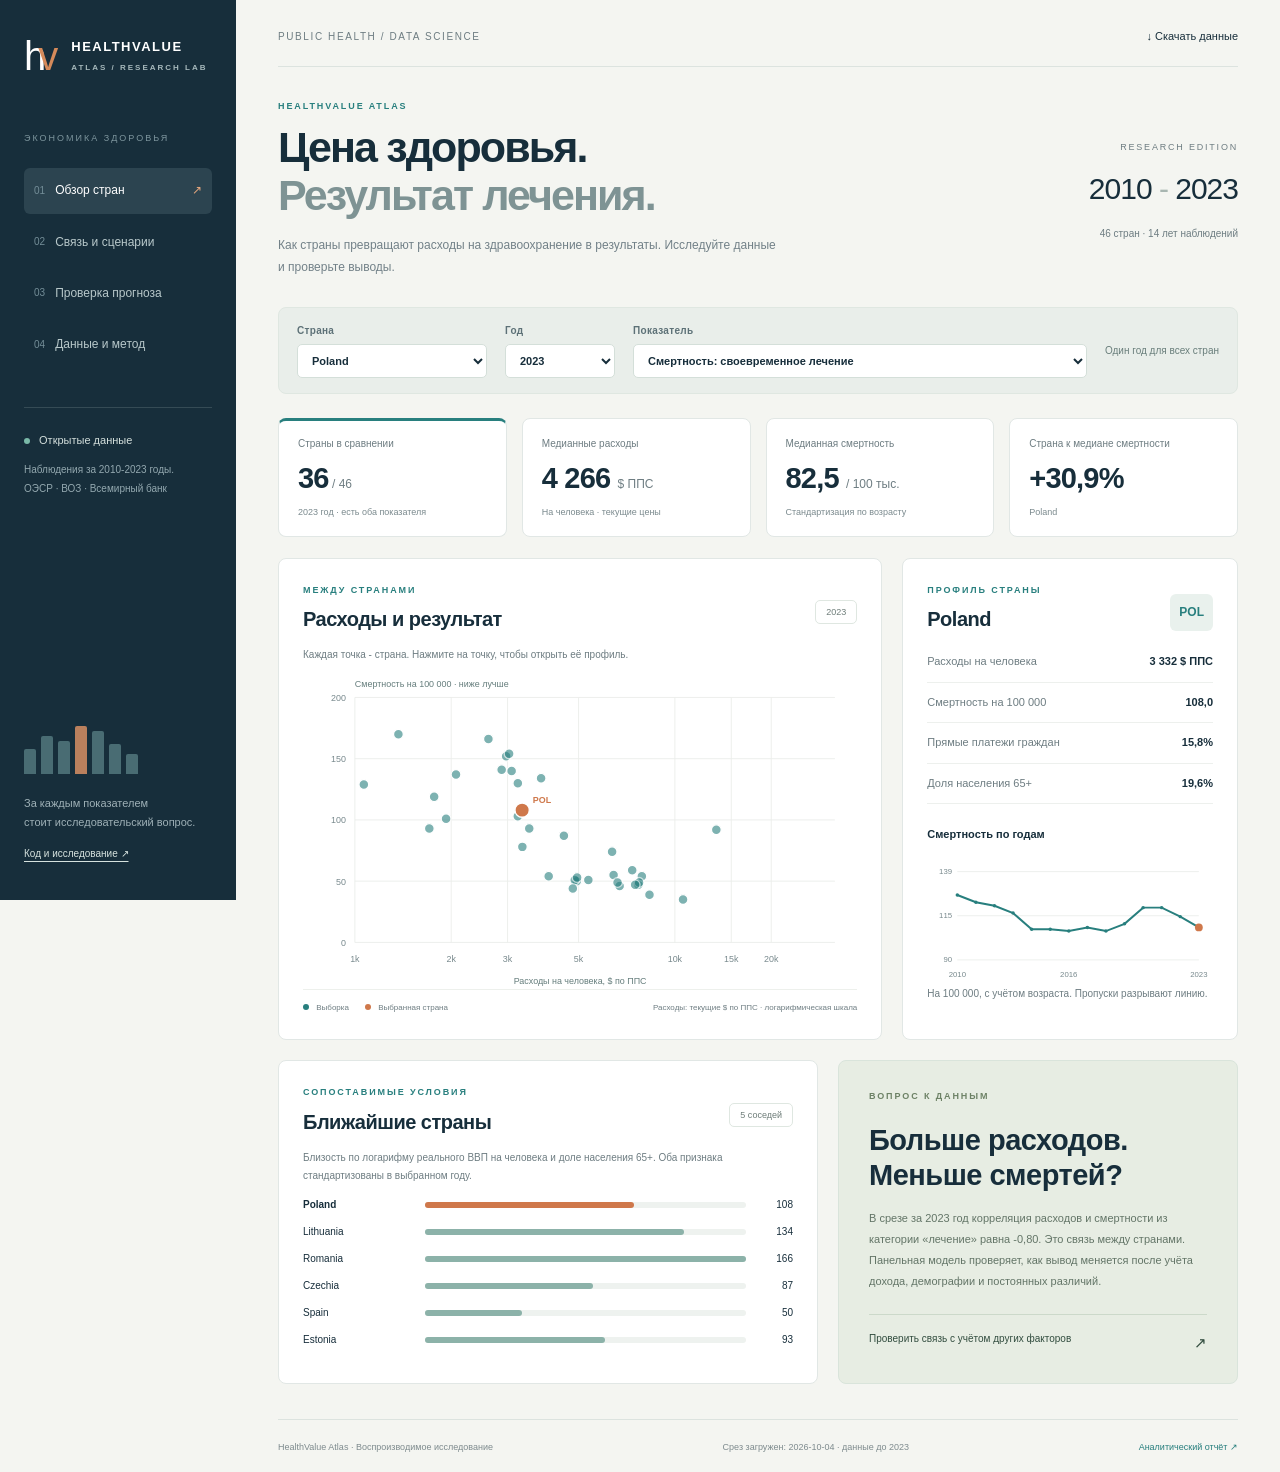
==== web/index.html @ 7047cd76 "Build HealthValue Atlas with reproducible research and interactive dashboard" ====
<!doctype html>
<html lang="ru">
<head>
  <meta charset="utf-8">
  <meta name="viewport" content="width=device-width, initial-scale=1">
  <meta name="description" content="Расходы на здравоохранение, результаты лечения и проверка прогнозов на открытых данных ОЭСР и ВОЗ.">
  <title>HealthValue Atlas | Экономика здоровья</title>
  <link rel="icon" href="favicon.svg" type="image/svg+xml">
  <link rel="stylesheet" href="styles.css">
  <script defer src="app.js"></script>
</head>
<body>
  <a class="skip" href="#content">Перейти к содержанию</a>
  <aside class="sidebar">
    <a class="brand" href="#overview" aria-label="HealthValue Atlas, обзор"><span class="brand-icon">h<span>v</span></span><span>HEALTHVALUE<small>ATLAS / RESEARCH LAB</small></span></a>
    <div class="rail-label">ЭКОНОМИКА ЗДОРОВЬЯ</div>
    <nav aria-label="Разделы исследования">
      <button class="nav-item active" data-view="overview"><span>01</span> Обзор стран <i>↗</i></button>
      <button class="nav-item" data-view="research"><span>02</span> Связь и сценарии <i>↗</i></button>
      <button class="nav-item" data-view="forecast"><span>03</span> Проверка прогноза <i>↗</i></button>
      <button class="nav-item" data-view="data"><span>04</span> Данные и метод <i>↗</i></button>
    </nav>
    <div class="rail-note"><span class="status-dot"></span> Открытые данные<p>Наблюдения за 2010-2023 годы.<br>ОЭСР · ВОЗ · Всемирный банк</p></div>
    <div class="rail-bottom"><div class="mini-bars"><b></b><b></b><b></b><b></b><b></b><b></b><b></b></div><p>За каждым показателем<br>стоит исследовательский вопрос.</p><a href="https://github.com/morenoler/healthvalue-atlas" target="_blank" rel="noopener">Код и исследование ↗</a></div>
  </aside>

  <main id="content">
    <div class="topline"><span>PUBLIC HEALTH / DATA SCIENCE</span><a href="data/panel.csv" download>↓ Скачать данные</a></div>
    <header class="page-header"><div><p class="eyebrow">HEALTHVALUE ATLAS</p><h1 id="page-title">Цена здоровья.<br><span>Результат лечения.</span></h1><p id="page-description" class="intro">Как страны превращают расходы на здравоохранение в результаты. Исследуйте данные и проверьте выводы.</p></div><div class="edition"><span>RESEARCH EDITION</span><strong>2010<span> - </span>2023</strong><small id="edition-count">Официальная статистика</small></div></header>
    <div id="loading" role="status" class="notice">Загрузка исследовательского среза…</div>
    <div id="application" hidden>
      <section class="filters" aria-label="Настройки анализа"><label>Страна<select id="country"></select></label><label>Год<select id="year"></select></label><label class="metric-filter">Показатель<select id="metric"><option value="treatable">Смертность: своевременное лечение</option><option value="preventable">Смертность: профилактика</option><option value="avoidable">Вся предотвратимая смертность</option></select></label><span class="filter-note" id="filter-note"></span></section>

      <section id="overview" class="view active" aria-label="Обзор стран">
        <div class="kpi-grid" id="kpis"></div>
        <div class="chart-grid">
          <article class="card scatter-card"><div class="card-heading"><div><p class="eyebrow">МЕЖДУ СТРАНАМИ</p><h2>Расходы и результат</h2></div><span class="pill" id="scatter-year"></span></div><p class="chart-caption">Каждая точка - страна. Нажмите на точку, чтобы открыть её профиль.</p><div id="scatter" class="chart"></div><div class="chart-footer"><span><b class="legend-dot teal"></b> Выборка</span><span><b class="legend-dot orange"></b> Выбранная страна</span><span>Расходы: текущие $ по ППС · логарифмическая шкала</span></div></article>
          <article class="card profile-card"><div class="card-heading"><div><p class="eyebrow">ПРОФИЛЬ СТРАНЫ</p><h2 id="profile-name"></h2></div><span class="country-code" id="profile-code"></span></div><div id="profile-stats"></div><h3>Смертность по годам</h3><div id="trend" class="chart small-chart"></div><p class="chart-caption">На 100 000, с учётом возраста. Пропуски разрывают линию.</p></article>
        </div>
        <div class="bottom-grid"><article class="card"><div class="card-heading"><div><p class="eyebrow">СОПОСТАВИМЫЕ УСЛОВИЯ</p><h2>Ближайшие страны</h2></div><span class="pill">5 соседей</span></div><p class="chart-caption">Близость по логарифму реального ВВП на человека и доле населения 65+. Оба признака стандартизованы в выбранном году.</p><div id="peers"></div></article><article class="insight-card"><p class="eyebrow">ВОПРОС К ДАННЫМ</p><h2>Больше расходов.<br>Меньше смертей?</h2><p id="insight"></p><button class="text-button" data-jump="research">Проверить связь с учётом других факторов <span>↗</span></button></article></div>
      </section>

      <section id="research" class="view" aria-label="Связь и сценарии" hidden>
        <div class="notice">Модели описывают статистическую связь. Они не оценивают причинный эффект бюджетного решения. Выбор страны и года задаёт точку отсчёта сценария. Коэффициент общий для всей выборки.</div>
        <div class="research-grid"><article class="card"><p class="eyebrow">ПАНЕЛЬНАЯ МОДЕЛЬ</p><h2>Что меняется после учёта различий</h2><p class="chart-caption">Связь роста расходов на 10% со смертностью, которую можно снизить лечением. Полосы показывают 95% доверительные интервалы.</p><div id="forest" class="chart"></div><p class="chart-caption">Стандартные ошибки учитывают группы наблюдений по странам. Признаки расходов, дохода, возраста и платежей входят с лагом в один год.</p></article>
        <article class="card scenario-card"><p class="eyebrow">СЦЕНАРИЙ ПО МОДЕЛИ</p><h2>Если расходы изменятся</h2><label for="spend-change">Изменение реальных расходов <output id="change-label">+10%</output></label><input id="spend-change" type="range" min="-20" max="20" step="1" value="10"><div class="range-labels"><span>-20%</span><span>0%</span><span>+20%</span></div><div id="scenario-result" aria-live="polite"></div><p class="chart-caption">Интервал отражает неопределённость коэффициента. Это не интервал прогноза для отдельной страны. Остальные факторы условно постоянны.</p></article></div>
        <article class="card methodology"><p class="eyebrow">КАК УСТРОЕНА ОЦЕНКА</p><h2>Один вопрос, пять проверок</h2><div class="method-grid"><div><b>01 / Внутри страны</b><p>Эффекты стран учитывают постоянные различия. Эффекты лет учитывают общие годовые сдвиги.</p></div><div><b>02 / Устойчивость</b><p>Отдельные оценки до 2020 года, для стран с высоким доходом и с линейными трендами стран.</p></div><div><b>03 / Сопоставимые цены</b><p>Прокси реальных расходов = доля расходов в ВВП × реальный ВВП по ППС. Отраслевой индекс медицинских цен здесь не используется.</p></div></div></article>
      </section>

      <section id="forecast" class="view" aria-label="Проверка прогноза" hidden>
        <div class="notice">Прогноз относится к смертности, которую можно снизить лечением. Это ретроспективная проверка на год вперёд. Она предполагает, что показатели прошлого года уже доступны.</div>
        <div class="timeline"><div><span>ОБУЧЕНИЕ</span><b>2011-2019</b><small>Валидация: 2016-2019</small></div><div><span>КАЛИБРОВКА</span><b>2020-2021</b><small>Только ширина интервала</small></div><div><span>НЕЗАВИСИМЫЙ ТЕСТ</span><b>2022-2023</b><small>Без выбора модели по тесту</small></div></div>
        <div class="kpi-grid" id="model-kpis"></div><div class="chart-grid"><article class="card"><p class="eyebrow">СРАВНЕНИЕ МОДЕЛЕЙ</p><h2>Сильная база: значение прошлого года</h2><p class="chart-caption">MAE - средняя абсолютная ошибка на 100 000. Меньше лучше. Выбор модели опирается только на временную валидацию.</p><div class="table-wrap"><table><thead><tr><th>Модель</th><th>Валидация</th><th>Тест</th><th>Покрытие</th></tr></thead><tbody id="model-table"></tbody></table></div></article><article class="card"><p class="eyebrow">ФАКТ И ПРОГНОЗ</p><h2 id="prediction-country"></h2><div id="predictions"></div><p class="chart-caption">Интервалы: номинальный уровень 90%, калибровка на 2020-2021 годах. При сдвиге распределения покрытие не гарантировано.</p></article></div>
      </section>

      <section id="data" class="view" aria-label="Данные и метод" hidden>
        <div class="method-grid source-cards"><article class="card"><p class="eyebrow">01 / ИСХОД</p><h2>ОЭСР</h2><p>Смертность до 75 лет. Возрастная стандартизация по населению ОЭСР 2015 года. Оба пола.</p><a href="https://www.oecd.org/en/data/datasets/oecd-health-statistics.html" target="_blank" rel="noopener">Health Statistics ↗</a></article><article class="card"><p class="eyebrow">02 / ФИНАНСИРОВАНИЕ</p><h2>ВОЗ</h2><p>Расходы и структура финансирования из GHED. Данные получены через World Bank WDI.</p><a href="https://apps.who.int/nha/database/" target="_blank" rel="noopener">Global Health Expenditure ↗</a></article><article class="card"><p class="eyebrow">03 / КОНТЕКСТ</p><h2>Всемирный банк</h2><p>ВВП по ППС, возраст населения, урбанизация и ожидаемая продолжительность жизни.</p><a href="https://data.worldbank.org/" target="_blank" rel="noopener">World Development Indicators ↗</a></article></div>
        <article class="card"><div class="card-heading"><div><p class="eyebrow">ПРОВЕРЯЕМЫЙ СРЕЗ</p><h2>Таблица наблюдений</h2></div><label class="search-label">Поиск страны<input id="search" type="search" placeholder="Название или ISO-код"></label></div><p id="quality-note" class="chart-caption"></p><div class="table-wrap"><table><thead><tr><th>Страна</th><th>Год</th><th>Расходы, $ ППС</th><th id="table-outcome">Смертность</th><th>ВВП, $ ППС 2021</th><th>Возраст 65+, %</th></tr></thead><tbody id="data-table"></tbody></table></div><p class="chart-caption">Расходы: текущие цены. ВВП: постоянные цены 2021 года. Пустые значения показаны явно. Сводки дают каждой стране одинаковый вес.</p></article>
      </section>
      <footer><span>HealthValue Atlas · Воспроизводимое исследование</span><span id="snapshot-date"></span><a href="https://github.com/morenoler/healthvalue-atlas/tree/main/reports" target="_blank" rel="noopener">Аналитический отчёт ↗</a></footer>
    </div>
  </main>
  <div id="tooltip" role="tooltip" hidden></div>
</body>
</html>
---- web/styles.css ----
:root {
  --paper: #f4f5f1;
  --card: #fff;
  --navy: #172e3b;
  --muted: #6e7d82;
  --line: #e1e7e5;
  --teal: #287f7e;
  --orange: #cf784b;
  --light: #e9f1ed;
  --font: "Segoe UI", Arial, sans-serif
}

* {
  box-sizing: border-box
}

body {
  margin: 0;
  background: var(--paper);
  color: var(--navy);
  font-family: var(--font);
  font-size: 14px;
  line-height: 1.6
}

button,
input,
select {
  font: inherit
}

button,
a,
input,
select {
  -webkit-tap-highlight-color: transparent
}

a {
  color: var(--teal);
  text-underline-offset: 4px
}

button {
  cursor: pointer
}

button:focus-visible,
a:focus-visible,
input:focus-visible,
select:focus-visible,
circle:focus-visible {
  outline: 3px solid var(--orange);
  outline-offset: 4px
}

.sidebar {
  width: 236px;
  background: var(--navy);
  color: #e8eee9;
  position: fixed;
  inset: 0 auto 0 0;
  padding: 36px 24px;
  display: flex;
  flex-direction: column
}

.brand {
  display: flex;
  align-items: center;
  gap: 13px;
  text-decoration: none;
  color: #fff;
  font-weight: 700;
  font-size: 13px;
  letter-spacing: 1.5px;
  line-height: 1.2
}

.brand small {
  display: block;
  font-size: 8px;
  letter-spacing: 2px;
  margin-top: 8px;
  color: #a7b9bc
}

.brand-icon {
  font-size: 40px;
  letter-spacing: -8px;
  font-weight: 500;
  line-height: 1;
  margin-right: 8px
}

.brand-icon span {
  color: #d58a5a
}

.rail-label {
  font-size: 9px;
  letter-spacing: 2px;
  color: #7e969e;
  margin: 55px 0 17px
}

.nav-item {
  display: flex;
  align-items: center;
  width: 100%;
  border: 0;
  border-radius: 6px;
  color: #b8c8ca;
  background: none;
  text-align: left;
  padding: 13px 10px;
  margin: 6px 0;
  font-size: 12px;
  gap: 10px
}

.nav-item span {
  font-size: 10px;
  color: #738d97;
  font-variant-numeric: tabular-nums
}

.nav-item i {
  font-style: normal;
  margin-left: auto;
  opacity: 0
}

.nav-item.active {
  background: #2c4450;
  color: #fff
}

.nav-item.active i {
  opacity: 1;
  color: #e5a77d
}

.nav-item:hover {
  background: #253e4b
}

.rail-note {
  border-top: 1px solid #354b55;
  margin-top: 34px;
  padding-top: 24px;
  font-size: 11px;
  color: #d4dfdc
}

.rail-note p {
  font-size: 10px;
  color: #93a8af;
  line-height: 1.9;
  margin-top: 10px
}

.status-dot {
  display: inline-block;
  width: 6px;
  height: 6px;
  background: #7ab9a8;
  border-radius: 50%;
  margin-right: 6px
}

.rail-bottom {
  margin-top: auto;
  font-size: 11px;
  color: #9eb0b6;
  line-height: 1.8
}

.rail-bottom a {
  font-size: 10px;
  color: #d6e2de
}

.mini-bars {
  display: flex;
  gap: 5px;
  align-items: end;
  height: 50px;
  margin-bottom: 20px
}

.mini-bars b {
  width: 12px;
  background: #496c73;
  border-radius: 2px 2px 0 0;
  height: 50%
}

.mini-bars b:nth-child(2) {
  height: 75%
}

.mini-bars b:nth-child(3) {
  height: 65%
}

.mini-bars b:nth-child(4) {
  height: 95%;
  background: #ba805d
}

.mini-bars b:nth-child(5) {
  height: 85%
}

.mini-bars b:nth-child(6) {
  height: 60%
}

.mini-bars b:nth-child(7) {
  height: 40%
}

main {
  margin-left: 236px;
  max-width: 1800px;
  padding: 28px 42px 18px
}

.topline {
  display: flex;
  justify-content: space-between;
  align-items: center;
  font-size: 10px;
  letter-spacing: 1.6px;
  color: var(--muted);
  border-bottom: 1px solid #dce3df;
  padding-bottom: 20px
}

.topline a {
  letter-spacing: 0;
  text-decoration: none;
  color: var(--navy);
  font-size: 11px
}

.page-header {
  display: flex;
  justify-content: space-between;
  align-items: center;
  padding: 32px 0 29px;
  gap: 30px
}

.eyebrow {
  font-size: 9px;
  font-weight: 700;
  letter-spacing: 1.9px;
  color: var(--teal);
  margin: 0 0 10px
}

h1 {
  font-size: 43px;
  line-height: 1.12;
  letter-spacing: -1.9px;
  font-weight: 550;
  margin: 0 0 16px
}

h1 span {
  color: #7e9394
}

.intro {
  font-size: 12px;
  color: #728188;
  max-width: 500px;
  line-height: 1.8;
  margin: 0
}

.edition {
  text-align: right;
  white-space: nowrap
}

.edition>span {
  font-size: 9px;
  letter-spacing: 1.8px;
  color: var(--muted)
}

.edition strong {
  display: block;
  font-size: 30px;
  font-weight: 450;
  letter-spacing: -1px;
  margin: 8px 0
}

.edition strong span {
  color: #a8b6b1
}

.edition small {
  font-size: 10px;
  color: var(--muted)
}

.filters {
  display: flex;
  gap: 18px;
  align-items: end;
  background: #e9eeea;
  border: 1px solid #dfe7e1;
  padding: 15px 18px;
  border-radius: 8px;
  margin-bottom: 24px
}

label {
  display: block;
  color: #5d7177;
  font-size: 10px;
  font-weight: 600;
  letter-spacing: .3px
}

select,
input[type=search] {
  display: block;
  background: white;
  border: 1px solid #d4dfd9;
  border-radius: 5px;
  padding: 9px 30px 9px 10px;
  color: var(--navy);
  font-size: 11px;
  margin-top: 5px;
  max-width: 100%
}

select {
  min-width: 110px
}

#country {
  width: 190px
}

.metric-filter {
  flex: 1
}

.metric-filter select {
  width: 100%
}

.filter-note {
  font-size: 10px;
  align-self: center;
  color: #697e7b;
  max-width: 130px
}

.kpi-grid {
  display: grid;
  grid-template-columns: repeat(4, 1fr);
  gap: 15px;
  margin-bottom: 21px
}

.kpi {
  background: var(--card);
  border: 1px solid var(--line);
  border-radius: 8px;
  padding: 17px 19px 16px;
  min-height: 115px
}

.kpi-label {
  font-size: 10px;
  color: var(--muted);
  margin: 0 0 8px
}

.kpi-value {
  font-size: 29px;
  font-weight: 550;
  letter-spacing: -.8px;
  line-height: 1.3;
  font-variant-numeric: tabular-nums
}

.kpi-value small {
  font-size: 12px;
  font-weight: 400;
  letter-spacing: 0;
  color: var(--muted)
}

.kpi-note {
  font-size: 9px;
  color: #7b8a8e;
  margin-top: 7px
}

.kpi:first-child {
  border-top: 3px solid var(--teal);
  padding-top: 15px
}

.chart-grid {
  display: grid;
  grid-template-columns: minmax(0, 1.8fr) minmax(290px, 1fr);
  gap: 20px;
  margin-bottom: 20px
}

.card {
  background: var(--card);
  border: 1px solid var(--line);
  border-radius: 8px;
  padding: 24px;
  min-width: 0
}

.card-heading {
  display: flex;
  justify-content: space-between;
  align-items: center;
  gap: 16px
}

.card h2,
.insight-card h2 {
  font-size: 20px;
  line-height: 1.25;
  font-weight: 550;
  letter-spacing: -.5px;
  margin: 0 0 10px
}

h3 {
  font-size: 11px;
  font-weight: 600;
  margin: 22px 0 0
}

.pill {
  font-size: 9px;
  border: 1px solid #dfe7e1;
  border-radius: 5px;
  padding: 4px 10px;
  white-space: nowrap;
  color: #6e7d79
}

.chart-caption {
  font-size: 10px;
  line-height: 1.8;
  color: var(--muted);
  margin: 4px 0 12px
}

.chart svg {
  display: block;
  width: 100%;
  height: auto;
  overflow: visible
}

.chart {
  margin-top: 12px
}

.scatter-card .chart {
  min-height: 260px
}

.chart-footer {
  border-top: 1px solid #edf0ec;
  padding-top: 12px;
  display: flex;
  gap: 16px;
  flex-wrap: wrap;
  font-size: 8px;
  color: var(--muted)
}

.chart-footer span:last-child {
  margin-left: auto
}

.legend-dot {
  display: inline-block;
  width: 6px;
  height: 6px;
  border-radius: 50%;
  margin-right: 5px
}

.teal {
  background: var(--teal)
}

.orange {
  background: var(--orange)
}

.country-code {
  font-size: 12px;
  font-weight: 600;
  color: var(--teal);
  padding: 9px;
  background: var(--light);
  border-radius: 6px
}

.stat-row {
  display: flex;
  justify-content: space-between;
  gap: 15px;
  padding: 11px 0;
  border-bottom: 1px solid #edf0ed;
  font-size: 11px
}

.stat-row span {
  color: var(--muted)
}

.stat-row b {
  font-weight: 600;
  white-space: nowrap
}

.bottom-grid {
  display: grid;
  grid-template-columns: 1.35fr 1fr;
  gap: 20px
}

.peer {
  display: grid;
  grid-template-columns: 110px 1fr 35px;
  gap: 12px;
  align-items: center;
  margin: 11px 0;
  font-size: 10px
}

.peer button {
  background: none;
  border: 0;
  color: var(--navy);
  padding: 0;
  text-align: left;
  font-size: 10px;
  white-space: nowrap;
  text-overflow: ellipsis;
  overflow: hidden
}

.bar-track {
  height: 6px;
  background: #eef2ef;
  border-radius: 8px
}

.bar-track i {
  display: block;
  height: 6px;
  background: #8cb2a9;
  border-radius: 8px
}

.peer.selected .bar-track i {
  background: var(--orange)
}

.peer.selected button {
  font-weight: 700
}

.peer b {
  font-weight: 500;
  font-variant-numeric: tabular-nums;
  text-align: right
}

.insight-card {
  border: 1px solid #d9e4db;
  border-radius: 8px;
  background: #e7ede3;
  padding: 28px 30px;
  display: flex;
  flex-direction: column
}

.insight-card .eyebrow {
  color: #6d8266
}

.insight-card h2 {
  font-size: 29px;
  margin: 9px 0 16px;
  line-height: 1.2
}

.insight-card>p:not(.eyebrow) {
  font-size: 11px;
  line-height: 1.9;
  color: #637567;
  margin: 0 0 20px
}

.text-button {
  border: 0;
  border-top: 1px solid #ccd9ca;
  padding: 16px 0 0;
  text-align: left;
  background: none;
  font-size: 10px;
  color: #324d3f;
  margin-top: auto
}

.text-button span {
  float: right;
  font-size: 15px
}

.notice {
  border: 1px solid #dfdfcb;
  background: #f4f2e6;
  color: #74694d;
  border-radius: 7px;
  padding: 14px 18px;
  font-size: 11px;
  line-height: 1.8;
  margin-bottom: 22px
}

.research-grid {
  display: grid;
  grid-template-columns: 1.45fr 1fr;
  gap: 20px;
  margin-bottom: 20px
}

.scenario-card {
  background: #f9fbf8
}

.scenario-card label {
  margin-top: 30px
}

output {
  float: right;
  font-size: 17px;
  color: var(--teal)
}

input[type=range] {
  width: 100%;
  accent-color: var(--teal);
  margin: 22px 0 0
}

.range-labels {
  display: flex;
  justify-content: space-between;
  color: var(--muted);
  font-size: 9px
}

.scenario-number {
  font-size: 49px;
  line-height: 1.2;
  letter-spacing: -2px;
  color: var(--teal);
  margin: 30px 0 8px
}

.scenario-detail {
  font-size: 11px;
  color: var(--muted)
}

.scenario-baseline {
  border-top: 1px solid var(--line);
  margin-top: 20px;
  padding-top: 13px;
  font-size: 11px
}

.method-grid {
  display: grid;
  grid-template-columns: repeat(3, 1fr);
  gap: 25px
}

.method-grid b {
  font-size: 11px;
  color: var(--teal)
}

.method-grid p {
  font-size: 11px;
  color: var(--muted);
  line-height: 1.9
}

.methodology h2 {
  margin-bottom: 25px
}

.timeline {
  display: grid;
  grid-template-columns: repeat(3, 1fr);
  gap: 3px;
  margin: 0 0 25px
}

.timeline>div {
  border-top: 4px solid #aac4bc;
  background: #eaf0eb;
  padding: 17px 20px
}

.timeline>div:last-child {
  border-color: var(--orange);
  background: #f2ede6
}

.timeline span,
.timeline small {
  display: block;
  font-size: 9px;
  color: var(--muted)
}

.timeline span {
  letter-spacing: 1px
}

.timeline b {
  display: block;
  font-size: 22px;
  font-weight: 500;
  margin: 7px 0
}

.table-wrap {
  overflow: auto
}

table {
  width: 100%;
  border-collapse: collapse;
  font-size: 11px;
  text-align: right
}

th {
  font-size: 9px;
  font-weight: 500;
  color: var(--muted);
  border-bottom: 1px solid var(--line);
  padding: 13px 10px;
  white-space: nowrap
}

td {
  padding: 13px 10px;
  border-bottom: 1px solid #edf1ed;
  white-space: nowrap
}

th:first-child,
td:first-child {
  text-align: left;
  padding-left: 0
}

td:last-child,
th:last-child {
  padding-right: 0
}

tr.selected td {
  font-weight: 600;
  color: var(--teal)
}

tbody tr:hover {
  background: #f8faf7
}

.model-tag {
  font-size: 8px;
  color: var(--orange);
  display: block;
  font-weight: 400
}

.prediction-row {
  border-bottom: 1px solid var(--line);
  padding: 20px 0
}

.prediction-row>span {
  font-size: 10px;
  color: var(--muted)
}

.prediction-values {
  display: flex;
  justify-content: space-between;
  margin: 10px 0
}

.prediction-values b {
  font-size: 22px;
  font-weight: 500
}

.prediction-values small {
  display: block;
  color: var(--muted);
  font-size: 9px;
  font-weight: 400
}

.prediction-values b:last-child {
  color: var(--teal)
}

.prediction-row>small {
  font-size: 10px;
  color: var(--muted)
}

.source-cards {
  margin-bottom: 23px;
  gap: 18px
}

.source-cards a {
  font-size: 10px
}

.search-label input {
  width: 210px
}

footer {
  margin-top: 35px;
  border-top: 1px solid #dce3df;
  padding: 20px 0 0;
  display: flex;
  justify-content: space-between;
  gap: 20px;
  color: #7e8b8e;
  font-size: 9px
}

footer a {
  text-decoration: none
}

#tooltip {
  position: fixed;
  z-index: 20;
  pointer-events: none;
  background: var(--navy);
  color: #fff;
  font-size: 11px;
  padding: 12px 15px;
  border-radius: 6px;
  box-shadow: 0 5px 25px #172e3b30;
  max-width: 240px
}

#tooltip b {
  display: block;
  font-size: 12px;
  margin-bottom: 5px
}

#tooltip small {
  color: #b9cfcd
}

.empty {
  padding: 30px 0;
  color: var(--muted);
  font-size: 12px
}

.skip {
  position: fixed;
  top: -60px;
  left: 20px;
  z-index: 30;
  background: white;
  padding: 10px
}

.skip:focus {
  top: 10px
}

[hidden] {
  display: none !important
}

.svg-label {
  font: 10px var(--font);
  fill: #78898d
}

.svg-small {
  font: 9px var(--font);
  fill: #78898d
}

.svg-title {
  font: 10px var(--font);
  fill: #657d7c
}

.dot {
  cursor: pointer;
  transition: r .15s
}

.dot:hover,
.dot:focus {
  stroke: var(--navy);
  stroke-width: 2
}

.svg-grid {
  stroke: #ebeeea;
  stroke-width: 1
}

.svg-axis {
  stroke: #ccd7d1;
  stroke-width: 1
}

@media(min-width:1550px) {
  main {
    padding: 32px 60px
  }

  .chart-grid {
    grid-template-columns: minmax(0, 1.85fr) minmax(330px, 1fr)
  }

  h1 {
    font-size: 50px
  }
}

@media(max-width:1150px) {
  .sidebar {
    width: 200px;
    padding: 30px 18px
  }

  main {
    margin-left: 200px;
    padding: 25px
  }

  .brand {
    font-size: 10px;
    gap: 9px
  }

  .nav-item {
    font-size: 11px;
    padding: 12px 5px
  }

  .chart-grid {
    grid-template-columns: 1.5fr 1fr
  }

  .card {
    padding: 18px
  }

  .kpi {
    padding: 14px
  }

  .kpi-value {
    font-size: 25px
  }

  .filter-note {
    display: none
  }

  h1 {
    font-size: 37px
  }

  .edition strong {
    font-size: 25px
  }

  .chart-footer span:last-child {
    margin-left: 0
  }
}

@media(max-width:900px) {
  .sidebar {
    width: 100%;
    height: auto;
    position: relative;
    padding: 17px 24px;
    display: block
  }

  .brand {
    font-size: 12px
  }

  .brand-icon {
    font-size: 32px
  }

  .rail-label,
  .rail-note,
  .rail-bottom {
    display: none
  }

  nav {
    display: flex;
    gap: 10px;
    margin-top: 15px
  }

  .nav-item {
    width: auto;
    flex: 1;
    font-size: 11px;
    margin: 0;
    padding: 10px
  }

  .nav-item span {
    display: none
  }

  .nav-item i {
    display: none
  }

  main {
    margin: 0;
    padding: 24px
  }

  .chart-grid,
  .research-grid {
    grid-template-columns: 1fr 1fr
  }

  .kpi-grid {
    gap: 10px
  }

  .kpi-label {
    font-size: 9px
  }

  .kpi-value {
    font-size: 23px
  }

  .bottom-grid {
    grid-template-columns: 1fr 1fr
  }

  .edition {
    display: none
  }

  .page-header {
    padding-top: 25px
  }

  .metric-filter select {
    max-width: 270px
  }

  #country {
    width: 170px
  }
}

@media(max-width:650px) {
  main {
    padding: 18px
  }

  .sidebar {
    padding: 17px 18px
  }

  nav {
    gap: 3px;
    overflow: auto
  }

  .nav-item {
    font-size: 9px;
    padding: 10px 6px;
    white-space: nowrap
  }

  .brand small {
    font-size: 7px
  }

  .topline {
    font-size: 8px
  }

  .topline a {
    font-size: 9px
  }

  h1 {
    font-size: 36px
  }

  .page-header {
    padding-bottom: 22px
  }

  .intro {
    font-size: 11px
  }

  .filters {
    flex-wrap: wrap;
    gap: 12px;
    padding: 13px
  }

  .metric-filter {
    flex-basis: 100%
  }

  .metric-filter select {
    max-width: none
  }

  .filters>label:first-child {
    flex: 1
  }

  #country {
    width: 100%
  }

  .kpi-grid {
    grid-template-columns: repeat(2, 1fr)
  }

  .kpi {
    min-height: 108px
  }

  .chart-grid,
  .bottom-grid,
  .research-grid,
  .method-grid {
    grid-template-columns: 1fr
  }

  .card {
    padding: 20px
  }

  .scatter-card .chart {
    min-height: 230px
  }

  .insight-card {
    padding: 25px
  }

  .source-cards {
    gap: 12px
  }

  .timeline>div {
    padding: 13px 10px
  }

  .timeline b {
    font-size: 18px
  }

  .timeline span {
    font-size: 7px
  }

  .timeline small {
    font-size: 8px
  }

  .search-label input {
    width: 135px
  }

  .card-heading {
    gap: 10px
  }

  footer {
    flex-wrap: wrap;
    font-size: 8px
  }

  .chart-footer {
    font-size: 8px
  }

  .chart-footer span:last-child {
    flex-basis: 100%
  }
}

@media(prefers-reduced-motion:reduce) {
  * {
    transition: none !important;
    scroll-behavior: auto !important
  }
}
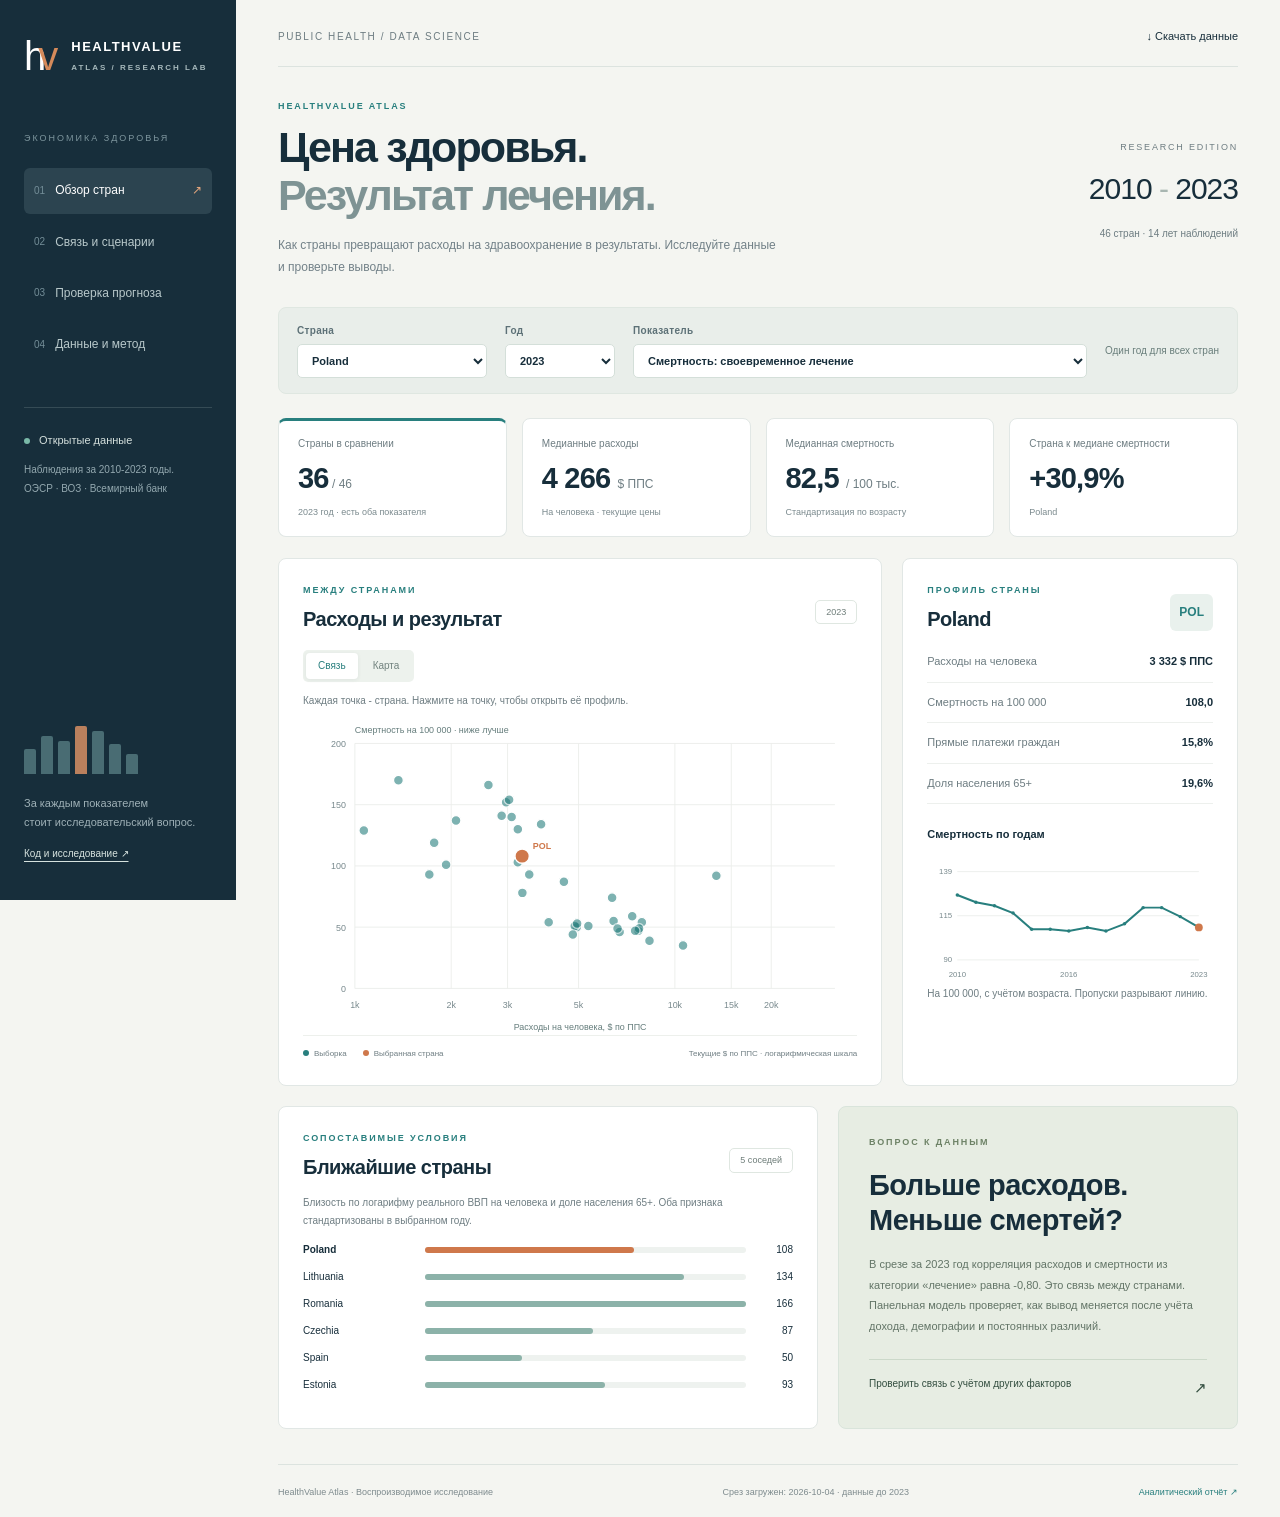
==== commit 246f83ec: "Add geographic comparison and verify the published dashboard" ====
--- a/web/index.html
+++ b/web/index.html
@@ -34,7 +34,7 @@
       <section id="overview" class="view active" aria-label="Обзор стран">
         <div class="kpi-grid" id="kpis"></div>
         <div class="chart-grid">
-          <article class="card scatter-card"><div class="card-heading"><div><p class="eyebrow">МЕЖДУ СТРАНАМИ</p><h2>Расходы и результат</h2></div><span class="pill" id="scatter-year"></span></div><p class="chart-caption">Каждая точка - страна. Нажмите на точку, чтобы открыть её профиль.</p><div id="scatter" class="chart"></div><div class="chart-footer"><span><b class="legend-dot teal"></b> Выборка</span><span><b class="legend-dot orange"></b> Выбранная страна</span><span>Расходы: текущие $ по ППС · логарифмическая шкала</span></div></article>
+          <article class="card scatter-card"><div class="card-heading"><div><p class="eyebrow">МЕЖДУ СТРАНАМИ</p><h2>Расходы и результат</h2></div><span class="pill" id="scatter-year"></span></div><div class="chart-controls"><div class="segmented" aria-label="Вид графика"><button data-chart="scatter" class="active" aria-pressed="true">Связь</button><button data-chart="map" aria-pressed="false">Карта</button></div><label id="map-label" hidden>Цвет карты<select id="map-variable"><option value="mortality">Смертность</option><option value="spend_ppp">Расходы</option></select></label></div><p class="chart-caption" id="scatter-caption">Каждая точка - страна. Нажмите на точку, чтобы открыть её профиль.</p><div id="scatter" class="chart"></div><div class="chart-footer" id="scatter-legend"></div></article>
           <article class="card profile-card"><div class="card-heading"><div><p class="eyebrow">ПРОФИЛЬ СТРАНЫ</p><h2 id="profile-name"></h2></div><span class="country-code" id="profile-code"></span></div><div id="profile-stats"></div><h3>Смертность по годам</h3><div id="trend" class="chart small-chart"></div><p class="chart-caption">На 100 000, с учётом возраста. Пропуски разрывают линию.</p></article>
         </div>
         <div class="bottom-grid"><article class="card"><div class="card-heading"><div><p class="eyebrow">СОПОСТАВИМЫЕ УСЛОВИЯ</p><h2>Ближайшие страны</h2></div><span class="pill">5 соседей</span></div><p class="chart-caption">Близость по логарифму реального ВВП на человека и доле населения 65+. Оба признака стандартизованы в выбранном году.</p><div id="peers"></div></article><article class="insight-card"><p class="eyebrow">ВОПРОС К ДАННЫМ</p><h2>Больше расходов.<br>Меньше смертей?</h2><p id="insight"></p><button class="text-button" data-jump="research">Проверить связь с учётом других факторов <span>↗</span></button></article></div>
--- a/web/styles.css
+++ b/web/styles.css
@@ -1,3 +1,71 @@
+.chart-controls {
+  display: flex;
+  align-items: center;
+  justify-content: space-between;
+  gap: 14px;
+  margin: 8px 0 10px;
+  min-height: 32px
+}
+
+.segmented {
+  display: flex;
+  gap: 3px;
+  background: #edf2ed;
+  padding: 3px;
+  border-radius: 5px
+}
+
+.segmented button {
+  border: 0;
+  background: transparent;
+  color: #71827e;
+  border-radius: 4px;
+  padding: 5px 12px;
+  font-size: 10px
+}
+
+.segmented button.active {
+  background: #fff;
+  color: #287f7e;
+  box-shadow: 0 1px 4px #172e3b12
+}
+
+#map-label {
+  display: flex;
+  align-items: center;
+  gap: 8px;
+  font-size: 9px
+}
+
+#map-variable {
+  margin: 0;
+  padding: 5px 8px;
+  min-width: 100px;
+  font-size: 10px
+}
+
+.map-country {
+  cursor: pointer
+}
+
+.map-country:hover,
+.map-country:focus-visible {
+  stroke: #172e3b;
+  stroke-width: 1.8;
+  outline: none
+}
+
+.map-gradient {
+  display: inline-block;
+  min-width: 60px;
+  max-width: 120px;
+  flex: 1;
+  height: 7px;
+  border-radius: 4px;
+  background: linear-gradient(to right, #287f7e, #cf784b);
+  align-self: center
+}
+
 :root {
   --paper: #f4f5f1;
   --card: #fff;
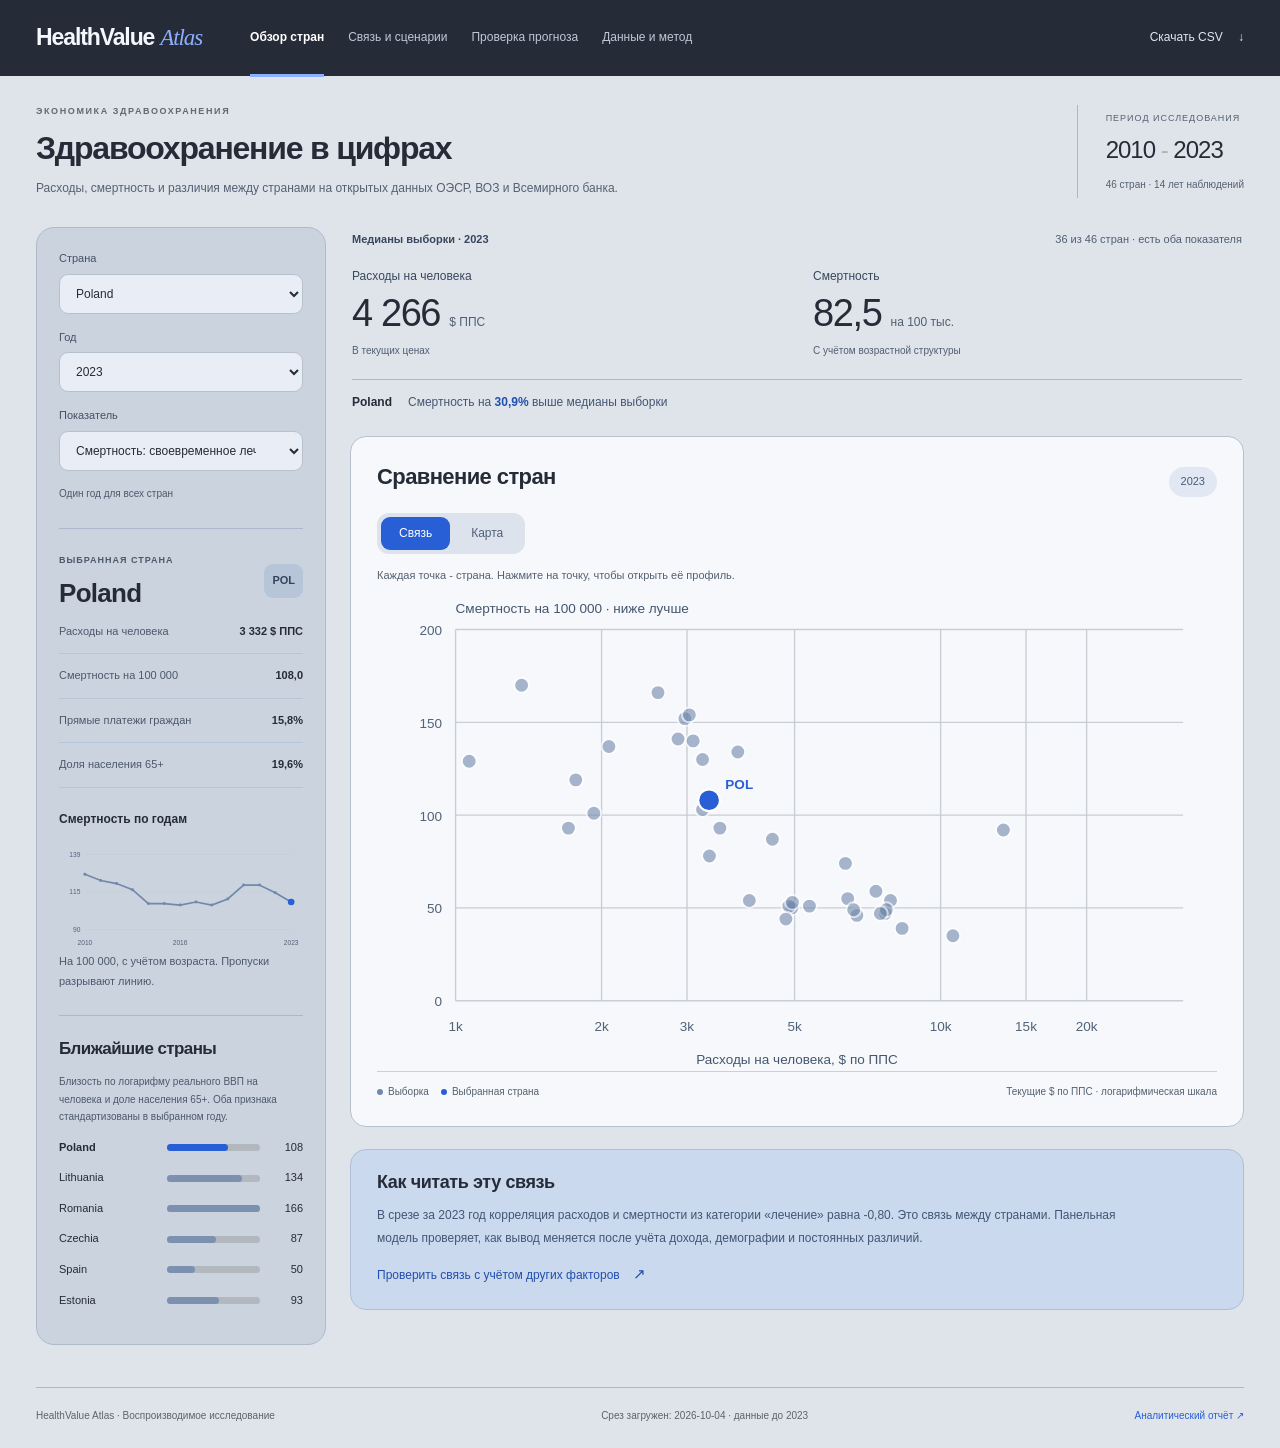
==== commit 92c48a70: "Redesign dashboard with cool gray and blue palette" ====
--- a/web/index.html
+++ b/web/index.html
@@ -11,33 +11,39 @@
 </head>
 <body>
   <a class="skip" href="#content">Перейти к содержанию</a>
-  <aside class="sidebar">
-    <a class="brand" href="#overview" aria-label="HealthValue Atlas, обзор"><span class="brand-icon">h<span>v</span></span><span>HEALTHVALUE<small>ATLAS / RESEARCH LAB</small></span></a>
-    <div class="rail-label">ЭКОНОМИКА ЗДОРОВЬЯ</div>
+  <header class="site-header">
+    <a class="wordmark" href="#overview" aria-label="HealthValue Atlas, обзор">HealthValue<span>Atlas</span></a>
     <nav aria-label="Разделы исследования">
-      <button class="nav-item active" data-view="overview"><span>01</span> Обзор стран <i>↗</i></button>
-      <button class="nav-item" data-view="research"><span>02</span> Связь и сценарии <i>↗</i></button>
-      <button class="nav-item" data-view="forecast"><span>03</span> Проверка прогноза <i>↗</i></button>
-      <button class="nav-item" data-view="data"><span>04</span> Данные и метод <i>↗</i></button>
+      <button class="nav-item active" data-view="overview">Обзор стран</button>
+      <button class="nav-item" data-view="research">Связь и сценарии</button>
+      <button class="nav-item" data-view="forecast">Проверка прогноза</button>
+      <button class="nav-item" data-view="data">Данные и метод</button>
     </nav>
-    <div class="rail-note"><span class="status-dot"></span> Открытые данные<p>Наблюдения за 2010-2023 годы.<br>ОЭСР · ВОЗ · Всемирный банк</p></div>
-    <div class="rail-bottom"><div class="mini-bars"><b></b><b></b><b></b><b></b><b></b><b></b><b></b></div><p>За каждым показателем<br>стоит исследовательский вопрос.</p><a href="https://github.com/morenoler/healthvalue-atlas" target="_blank" rel="noopener">Код и исследование ↗</a></div>
-  </aside>
+    <a class="download-link" href="data/panel.csv" download>Скачать CSV <span aria-hidden="true">↓</span></a>
+  </header>
 
   <main id="content">
-    <div class="topline"><span>PUBLIC HEALTH / DATA SCIENCE</span><a href="data/panel.csv" download>↓ Скачать данные</a></div>
-    <header class="page-header"><div><p class="eyebrow">HEALTHVALUE ATLAS</p><h1 id="page-title">Цена здоровья.<br><span>Результат лечения.</span></h1><p id="page-description" class="intro">Как страны превращают расходы на здравоохранение в результаты. Исследуйте данные и проверьте выводы.</p></div><div class="edition"><span>RESEARCH EDITION</span><strong>2010<span> - </span>2023</strong><small id="edition-count">Официальная статистика</small></div></header>
+    <header class="page-header"><div><p class="eyebrow">ЭКОНОМИКА ЗДРАВООХРАНЕНИЯ</p><h1 id="page-title">Здравоохранение в цифрах</h1><p id="page-description" class="intro">Расходы, смертность и различия между странами на открытых данных ОЭСР, ВОЗ и Всемирного банка.</p></div><div class="edition"><span>ПЕРИОД ИССЛЕДОВАНИЯ</span><strong>2010<span> - </span>2023</strong><small id="edition-count">Официальная статистика</small></div></header>
     <div id="loading" role="status" class="notice">Загрузка исследовательского среза…</div>
     <div id="application" hidden>
-      <section class="filters" aria-label="Настройки анализа"><label>Страна<select id="country"></select></label><label>Год<select id="year"></select></label><label class="metric-filter">Показатель<select id="metric"><option value="treatable">Смертность: своевременное лечение</option><option value="preventable">Смертность: профилактика</option><option value="avoidable">Вся предотвратимая смертность</option></select></label><span class="filter-note" id="filter-note"></span></section>
+      <div class="analysis-workspace">
+<aside class="analysis-controls" aria-label="Настройки и профиль"><section class="filters" aria-label="Настройки анализа"><label>Страна<select id="country"></select></label><label>Год<select id="year"></select></label><label class="metric-filter">Показатель<select id="metric"><option value="treatable">Смертность: своевременное лечение</option><option value="preventable">Смертность: профилактика</option><option value="avoidable">Вся предотвратимая смертность</option></select></label><span class="filter-note" id="filter-note"></span></section>
+<div id="country-dock"></div></aside>
+<div class="analysis-content">
 
       <section id="overview" class="view active" aria-label="Обзор стран">
-        <div class="kpi-grid" id="kpis"></div>
-        <div class="chart-grid">
-          <article class="card scatter-card"><div class="card-heading"><div><p class="eyebrow">МЕЖДУ СТРАНАМИ</p><h2>Расходы и результат</h2></div><span class="pill" id="scatter-year"></span></div><div class="chart-controls"><div class="segmented" aria-label="Вид графика"><button data-chart="scatter" class="active" aria-pressed="true">Связь</button><button data-chart="map" aria-pressed="false">Карта</button></div><label id="map-label" hidden>Цвет карты<select id="map-variable"><option value="mortality">Смертность</option><option value="spend_ppp">Расходы</option></select></label></div><p class="chart-caption" id="scatter-caption">Каждая точка - страна. Нажмите на точку, чтобы открыть её профиль.</p><div id="scatter" class="chart"></div><div class="chart-footer" id="scatter-legend"></div></article>
-          <article class="card profile-card"><div class="card-heading"><div><p class="eyebrow">ПРОФИЛЬ СТРАНЫ</p><h2 id="profile-name"></h2></div><span class="country-code" id="profile-code"></span></div><div id="profile-stats"></div><h3>Смертность по годам</h3><div id="trend" class="chart small-chart"></div><p class="chart-caption">На 100 000, с учётом возраста. Пропуски разрывают линию.</p></article>
+        <div class="atlas-layout">
+          <div class="atlas-main">
+            <section class="summary-strip" aria-label="Сводка по выбранному году"><div id="kpis" aria-live="polite"></div></section>
+            <article class="card scatter-card"><div class="card-heading"><div><h2>Сравнение стран</h2></div><span class="pill" id="scatter-year"></span></div><div class="chart-controls"><div class="segmented" aria-label="Вид графика"><button data-chart="scatter" class="active" aria-pressed="true">Связь</button><button data-chart="map" aria-pressed="false">Карта</button></div><label id="map-label" hidden>Цвет карты<select id="map-variable"><option value="mortality">Смертность</option><option value="spend_ppp">Расходы</option></select></label></div><p class="chart-caption" id="scatter-caption">Каждая точка - страна. Нажмите на точку, чтобы открыть её профиль.</p><div id="scatter" class="chart"></div><div class="chart-footer" id="scatter-legend"></div></article>
+
+            <article class="insight-card"><h2>Как читать эту связь</h2><p id="insight"></p><button class="text-button" data-jump="research">Проверить связь с учётом других факторов <span>↗</span></button></article>
+          </div>
+          <aside class="country-panel" aria-label="Страна и её ближайшие аналоги">
+            <article class="card profile-card"><div class="card-heading"><div><p class="eyebrow">ВЫБРАННАЯ СТРАНА</p><h2 id="profile-name"></h2></div><span class="country-code" id="profile-code"></span></div><div id="profile-stats"></div><h3>Смертность по годам</h3><div id="trend" class="chart small-chart"></div><p class="chart-caption">На 100 000, с учётом возраста. Пропуски разрывают линию.</p></article>
+            <article class="card peers-card"><div class="card-heading"><div><h2>Ближайшие страны</h2></div></div><p class="chart-caption">Близость по логарифму реального ВВП на человека и доле населения 65+. Оба признака стандартизованы в выбранном году.</p><div id="peers"></div></article>
+          </aside>
         </div>
-        <div class="bottom-grid"><article class="card"><div class="card-heading"><div><p class="eyebrow">СОПОСТАВИМЫЕ УСЛОВИЯ</p><h2>Ближайшие страны</h2></div><span class="pill">5 соседей</span></div><p class="chart-caption">Близость по логарифму реального ВВП на человека и доле населения 65+. Оба признака стандартизованы в выбранном году.</p><div id="peers"></div></article><article class="insight-card"><p class="eyebrow">ВОПРОС К ДАННЫМ</p><h2>Больше расходов.<br>Меньше смертей?</h2><p id="insight"></p><button class="text-button" data-jump="research">Проверить связь с учётом других факторов <span>↗</span></button></article></div>
       </section>
 
       <section id="research" class="view" aria-label="Связь и сценарии" hidden>
@@ -57,6 +63,7 @@
         <div class="method-grid source-cards"><article class="card"><p class="eyebrow">01 / ИСХОД</p><h2>ОЭСР</h2><p>Смертность до 75 лет. Возрастная стандартизация по населению ОЭСР 2015 года. Оба пола.</p><a href="https://www.oecd.org/en/data/datasets/oecd-health-statistics.html" target="_blank" rel="noopener">Health Statistics ↗</a></article><article class="card"><p class="eyebrow">02 / ФИНАНСИРОВАНИЕ</p><h2>ВОЗ</h2><p>Расходы и структура финансирования из GHED. Данные получены через World Bank WDI.</p><a href="https://apps.who.int/nha/database/" target="_blank" rel="noopener">Global Health Expenditure ↗</a></article><article class="card"><p class="eyebrow">03 / КОНТЕКСТ</p><h2>Всемирный банк</h2><p>ВВП по ППС, возраст населения, урбанизация и ожидаемая продолжительность жизни.</p><a href="https://data.worldbank.org/" target="_blank" rel="noopener">World Development Indicators ↗</a></article></div>
         <article class="card"><div class="card-heading"><div><p class="eyebrow">ПРОВЕРЯЕМЫЙ СРЕЗ</p><h2>Таблица наблюдений</h2></div><label class="search-label">Поиск страны<input id="search" type="search" placeholder="Название или ISO-код"></label></div><p id="quality-note" class="chart-caption"></p><div class="table-wrap"><table><thead><tr><th>Страна</th><th>Год</th><th>Расходы, $ ППС</th><th id="table-outcome">Смертность</th><th>ВВП, $ ППС 2021</th><th>Возраст 65+, %</th></tr></thead><tbody id="data-table"></tbody></table></div><p class="chart-caption">Расходы: текущие цены. ВВП: постоянные цены 2021 года. Пустые значения показаны явно. Сводки дают каждой стране одинаковый вес.</p></article>
       </section>
+      </div></div>
       <footer><span>HealthValue Atlas · Воспроизводимое исследование</span><span id="snapshot-date"></span><a href="https://github.com/morenoler/healthvalue-atlas/tree/main/reports" target="_blank" rel="noopener">Аналитический отчёт ↗</a></footer>
     </div>
   </main>
--- a/web/styles.css
+++ b/web/styles.css
@@ -10,7 +10,7 @@
 .segmented {
   display: flex;
   gap: 3px;
-  background: #edf2ed;
+  background: #edf1f8;
   padding: 3px;
   border-radius: 5px
 }
@@ -18,16 +18,16 @@
 .segmented button {
   border: 0;
   background: transparent;
-  color: #71827e;
+  color: #7a7e85;
   border-radius: 4px;
   padding: 5px 12px;
   font-size: 10px
 }
 
 .segmented button.active {
-  background: #fff;
-  color: #287f7e;
-  box-shadow: 0 1px 4px #172e3b12
+  background: #fbffff;
+  color: #696d74;
+  box-shadow: 0 1px 4px #2b2f3612
 }
 
 #map-label {
@@ -50,7 +50,7 @@
 
 .map-country:hover,
 .map-country:focus-visible {
-  stroke: #172e3b;
+  stroke: #2b2f36;
   stroke-width: 1.8;
   outline: none
 }
@@ -62,19 +62,19 @@
   flex: 1;
   height: 7px;
   border-radius: 4px;
-  background: linear-gradient(to right, #287f7e, #cf784b);
+  background: linear-gradient(to right, #696d74, #93979e);
   align-self: center
 }
 
 :root {
-  --paper: #f4f5f1;
-  --card: #fff;
-  --navy: #172e3b;
-  --muted: #6e7d82;
-  --line: #e1e7e5;
-  --teal: #287f7e;
-  --orange: #cf784b;
-  --light: #e9f1ed;
+  --paper: #f4f8ff;
+  --card: #fbffff;
+  --navy: #2b2f36;
+  --muted: #70747b;
+  --line: #e9edf4;
+  --teal: #696d74;
+  --orange: #93979e;
+  --light: #f1f5fc;
   --font: "Segoe UI", Arial, sans-serif
 }
 
@@ -125,7 +125,7 @@
 .sidebar {
   width: 236px;
   background: var(--navy);
-  color: #e8eee9;
+  color: #e8ecf3;
   position: fixed;
   inset: 0 auto 0 0;
   padding: 36px 24px;
@@ -138,7 +138,7 @@
   align-items: center;
   gap: 13px;
   text-decoration: none;
-  color: #fff;
+  color: #fbffff;
   font-weight: 700;
   font-size: 13px;
   letter-spacing: 1.5px;
@@ -150,7 +150,7 @@
   font-size: 8px;
   letter-spacing: 2px;
   margin-top: 8px;
-  color: #a7b9bc
+  color: #b1b5bc
 }
 
 .brand-icon {
@@ -162,13 +162,13 @@
 }
 
 .brand-icon span {
-  color: #d58a5a
+  color: #92969d
 }
 
 .rail-label {
   font-size: 9px;
   letter-spacing: 2px;
-  color: #7e969e;
+  color: #8d9198;
   margin: 55px 0 17px
 }
 
@@ -178,7 +178,7 @@
   width: 100%;
   border: 0;
   border-radius: 6px;
-  color: #b8c8ca;
+  color: #c1c5cc;
   background: none;
   text-align: left;
   padding: 13px 10px;
@@ -189,7 +189,7 @@
 
 .nav-item span {
   font-size: 10px;
-  color: #738d97;
+  color: #84888f;
   font-variant-numeric: tabular-nums
 }
 
@@ -200,30 +200,30 @@
 }
 
 .nav-item.active {
-  background: #2c4450;
-  color: #fff
+  background: #3c4047;
+  color: #fbffff
 }
 
 .nav-item.active i {
   opacity: 1;
-  color: #e5a77d
+  color: #adb1b8
 }
 
 .nav-item:hover {
-  background: #253e4b
+  background: #363a41
 }
 
 .rail-note {
-  border-top: 1px solid #354b55;
+  border-top: 1px solid #43474e;
   margin-top: 34px;
   padding-top: 24px;
   font-size: 11px;
-  color: #d4dfdc
+  color: #d8dce3
 }
 
 .rail-note p {
   font-size: 10px;
-  color: #93a8af;
+  color: #a0a4ab;
   line-height: 1.9;
   margin-top: 10px
 }
@@ -232,7 +232,7 @@
   display: inline-block;
   width: 6px;
   height: 6px;
-  background: #7ab9a8;
+  background: #a6aab1;
   border-radius: 50%;
   margin-right: 6px
 }
@@ -240,13 +240,13 @@
 .rail-bottom {
   margin-top: auto;
   font-size: 11px;
-  color: #9eb0b6;
+  color: #a9adb4;
   line-height: 1.8
 }
 
 .rail-bottom a {
   font-size: 10px;
-  color: #d6e2de
+  color: #dbdfe6
 }
 
 .mini-bars {
@@ -259,7 +259,7 @@
 
 .mini-bars b {
   width: 12px;
-  background: #496c73;
+  background: #61656c;
   border-radius: 2px 2px 0 0;
   height: 50%
 }
@@ -274,7 +274,7 @@
 
 .mini-bars b:nth-child(4) {
   height: 95%;
-  background: #ba805d
+  background: #868a91
 }
 
 .mini-bars b:nth-child(5) {
@@ -302,7 +302,7 @@
   font-size: 10px;
   letter-spacing: 1.6px;
   color: var(--muted);
-  border-bottom: 1px solid #dce3df;
+  border-bottom: 1px solid #dde1e8;
   padding-bottom: 20px
 }
 
@@ -338,12 +338,12 @@
 }
 
 h1 span {
-  color: #7e9394
+  color: #8b8f96
 }
 
 .intro {
   font-size: 12px;
-  color: #728188;
+  color: #7a7e85;
   max-width: 500px;
   line-height: 1.8;
   margin: 0
@@ -369,7 +369,7 @@
 }
 
 .edition strong span {
-  color: #a8b6b1
+  color: #afb3ba
 }
 
 .edition small {
@@ -381,8 +381,8 @@
   display: flex;
   gap: 18px;
   align-items: end;
-  background: #e9eeea;
-  border: 1px solid #dfe7e1;
+  background: #e9edf4;
+  border: 1px solid #e1e5ec;
   padding: 15px 18px;
   border-radius: 8px;
   margin-bottom: 24px
@@ -390,7 +390,7 @@
 
 label {
   display: block;
-  color: #5d7177;
+  color: #696d74;
   font-size: 10px;
   font-weight: 600;
   letter-spacing: .3px
@@ -400,7 +400,7 @@
 input[type=search] {
   display: block;
   background: white;
-  border: 1px solid #d4dfd9;
+  border: 1px solid #d8dce3;
   border-radius: 5px;
   padding: 9px 30px 9px 10px;
   color: var(--navy);
@@ -428,7 +428,7 @@
 .filter-note {
   font-size: 10px;
   align-self: center;
-  color: #697e7b;
+  color: #757980;
   max-width: 130px
 }
 
@@ -470,7 +470,7 @@
 
 .kpi-note {
   font-size: 9px;
-  color: #7b8a8e;
+  color: #83878e;
   margin-top: 7px
 }
 
@@ -518,11 +518,11 @@
 
 .pill {
   font-size: 9px;
-  border: 1px solid #dfe7e1;
+  border: 1px solid #e1e5ec;
   border-radius: 5px;
   padding: 4px 10px;
   white-space: nowrap;
-  color: #6e7d79
+  color: #767a81
 }
 
 .chart-caption {
@@ -548,7 +548,7 @@
 }
 
 .chart-footer {
-  border-top: 1px solid #edf0ec;
+  border-top: 1px solid #ebeff6;
   padding-top: 12px;
   display: flex;
   gap: 16px;
@@ -591,7 +591,7 @@
   justify-content: space-between;
   gap: 15px;
   padding: 11px 0;
-  border-bottom: 1px solid #edf0ed;
+  border-bottom: 1px solid #ebeff6;
   font-size: 11px
 }
 
@@ -633,14 +633,14 @@
 
 .bar-track {
   height: 6px;
-  background: #eef2ef;
+  background: #edf1f8;
   border-radius: 8px
 }
 
 .bar-track i {
   display: block;
   height: 6px;
-  background: #8cb2a9;
+  background: #a5a9b0;
   border-radius: 8px
 }
 
@@ -659,16 +659,16 @@
 }
 
 .insight-card {
-  border: 1px solid #d9e4db;
+  border: 1px solid #dde1e8;
   border-radius: 8px;
-  background: #e7ede3;
+  background: #e7ebf2;
   padding: 28px 30px;
   display: flex;
   flex-direction: column
 }
 
 .insight-card .eyebrow {
-  color: #6d8266
+  color: #787c83
 }
 
 .insight-card h2 {
@@ -680,18 +680,18 @@
 .insight-card>p:not(.eyebrow) {
   font-size: 11px;
   line-height: 1.9;
-  color: #637567;
+  color: #6c7077;
   margin: 0 0 20px
 }
 
 .text-button {
   border: 0;
-  border-top: 1px solid #ccd9ca;
+  border-top: 1px solid #d1d5dc;
   padding: 16px 0 0;
   text-align: left;
   background: none;
   font-size: 10px;
-  color: #324d3f;
+  color: #42464d;
   margin-top: auto
 }
 
@@ -701,9 +701,9 @@
 }
 
 .notice {
-  border: 1px solid #dfdfcb;
-  background: #f4f2e6;
-  color: #74694d;
+  border: 1px solid #dadee5;
+  background: #eef2f9;
+  color: #656970;
   border-radius: 7px;
   padding: 14px 18px;
   font-size: 11px;
@@ -719,7 +719,7 @@
 }
 
 .scenario-card {
-  background: #f9fbf8
+  background: #f6faff
 }
 
 .scenario-card label {
@@ -794,14 +794,14 @@
 }
 
 .timeline>div {
-  border-top: 4px solid #aac4bc;
-  background: #eaf0eb;
+  border-top: 4px solid #babec5;
+  background: #eaeef5;
   padding: 17px 20px
 }
 
 .timeline>div:last-child {
   border-color: var(--orange);
-  background: #f2ede6
+  background: #eaeef5
 }
 
 .timeline span,
@@ -844,7 +844,7 @@
 
 td {
   padding: 13px 10px;
-  border-bottom: 1px solid #edf1ed;
+  border-bottom: 1px solid #ecf0f7;
   white-space: nowrap
 }
 
@@ -865,7 +865,7 @@
 }
 
 tbody tr:hover {
-  background: #f8faf7
+  background: #f5f9ff
 }
 
 .model-tag {
@@ -927,12 +927,12 @@
 
 footer {
   margin-top: 35px;
-  border-top: 1px solid #dce3df;
+  border-top: 1px solid #dde1e8;
   padding: 20px 0 0;
   display: flex;
   justify-content: space-between;
   gap: 20px;
-  color: #7e8b8e;
+  color: #84888f;
   font-size: 9px
 }
 
@@ -945,11 +945,11 @@
   z-index: 20;
   pointer-events: none;
   background: var(--navy);
-  color: #fff;
+  color: #fbffff;
   font-size: 11px;
   padding: 12px 15px;
   border-radius: 6px;
-  box-shadow: 0 5px 25px #172e3b30;
+  box-shadow: 0 5px 25px #2b2f3630;
   max-width: 240px
 }
 
@@ -960,7 +960,7 @@
 }
 
 #tooltip small {
-  color: #b9cfcd
+  color: #c6cad1
 }
 
 .empty {
@@ -988,17 +988,17 @@
 
 .svg-label {
   font: 10px var(--font);
-  fill: #78898d
+  fill: #82868d
 }
 
 .svg-small {
   font: 9px var(--font);
-  fill: #78898d
+  fill: #82868d
 }
 
 .svg-title {
   font: 10px var(--font);
-  fill: #657d7c
+  fill: #74787f
 }
 
 .dot {
@@ -1013,12 +1013,12 @@
 }
 
 .svg-grid {
-  stroke: #ebeeea;
+  stroke: #e9edf4;
   stroke-width: 1
 }
 
 .svg-axis {
-  stroke: #ccd7d1;
+  stroke: #d0d4db;
   stroke-width: 1
 }
 
@@ -1319,3 +1319,270 @@
     scroll-behavior: auto !important
   }
 }
+
+/* Light workspace: consistent surfaces, generous spacing and quiet accents. */
+:root { --radius: 22px; --shadow: 0 4px 24px #34383f04; }
+body { font-family: "Segoe UI Variable", "Segoe UI", Arial, sans-serif; -webkit-font-smoothing: antialiased; }
+.sidebar { width: 250px; padding: 34px 20px 26px; background: #fbffff; color: var(--navy); border-right: 1px solid var(--line); overflow-y: auto; }
+.brand { color: var(--navy); font-size: 13px; letter-spacing: -.2px; gap: 12px; }
+.brand small { color: var(--muted); font-size: 9px; letter-spacing: 1.2px; margin-top: 6px; font-weight: 400; }
+.brand-icon { display: grid; place-content: center; width: 42px; height: 42px; flex-shrink: 0; background: var(--teal); color: #fbffff; border-radius: 14px; font-size: 25px; letter-spacing: -4px; padding-right: 4px; margin: 0; display: block; text-align: center; line-height: 42px; }
+.brand-icon span { color: #e1e5ec; }
+.rail-label { color: #82868d; font-size: 10px; letter-spacing: 1.3px; margin: 48px 14px 16px; }
+.nav-item { border-radius: 13px; color: #6b6f76; font-size: 13px; padding: 14px 12px; gap: 12px; transition: background .18s, color .18s; }
+.nav-item span { display: flex; color: inherit; }
+.nav-item svg { width: 18px; height: 18px; }
+.nav-item.active { background: #eef2f9; color: #5c6067; font-weight: 600; }
+.nav-item.active i { color: var(--teal); }
+.nav-item:hover { background: #f2f6fd; color: var(--teal); }
+.rail-note { margin: 30px 12px 0; padding-top: 22px; border-color: var(--line); color: #53575e; font-size: 12px; }
+.rail-note p { font-size: 11px; color: var(--muted); }
+.status-dot { background: #7e8289; box-shadow: 0 0 0 4px #f0f4fb; margin-right: 9px; }
+.rail-bottom { margin: auto 8px 0; padding-top: 48px; color: var(--muted); }
+.rail-bottom a { color: var(--teal); font-size: 11px; text-decoration: none; }
+.mini-bars { display: none; }
+main { margin-left: 250px; max-width: 1900px; padding: 26px 36px; }
+.topline { border: 0; padding-bottom: 0; font-size: 11px; letter-spacing: 0; color: #74787f; }
+.topline a { background: #fbffff; border: 1px solid var(--line); border-radius: 12px; padding: 10px 15px; font-size: 12px; }
+.topline a:hover { border-color: #c8ccd3; }
+.page-header { padding: 28px 0 26px; gap: 20px; }
+.page-header .eyebrow { color: #7c8087; font-size: 10px; letter-spacing: 1.8px; }
+h1 { font-size: clamp(28px, 2.5vw, 40px); letter-spacing: -1.3px; line-height: 1.2; font-weight: 600; margin-bottom: 12px; }
+h1 span { color: #888c93; }
+.intro { font-size: 13px; line-height: 1.7; max-width: 610px; color: var(--muted); margin: 0; }
+.edition { background: #eef2f9; padding: 16px 20px; border-radius: 18px; text-align: left; }
+.edition > span { font-size: 9px; letter-spacing: 1px; }
+.edition strong { font-size: 24px; margin: 5px 0; }
+.edition small { font-size: 11px; }
+.filters { background: #fbffff; border-color: var(--line); padding: 16px 20px; border-radius: 18px; gap: 18px; margin-bottom: 20px; box-shadow: var(--shadow); }
+label { font-size: 11px; color: #6f737a; font-weight: 500; letter-spacing: 0; }
+select, input[type=search] { background: #f6faff; border-color: #e7ebf2; border-radius: 10px; padding: 10px 30px 10px 12px; font-size: 12px; min-height: 40px; margin-top: 7px; }
+select:hover, input[type=search]:hover { border-color: #c8ccd3; }
+select:disabled { opacity: .55; }
+.filter-note { color: var(--muted); font-size: 11px; }
+.kpi-grid { gap: 16px; margin-bottom: 20px; }
+.kpi { border-radius: var(--radius); padding: 22px; min-height: 144px; box-shadow: var(--shadow); }
+.kpi:first-child { border: 1px solid #e3e7ee; background: #f1f5fc; padding-top: 22px; }
+.kpi-label { font-size: 12px; margin-bottom: 15px; }
+.kpi-value { font-size: 32px; letter-spacing: -1px; font-weight: 600; }
+.kpi-value small { font-size: 11px; }
+.kpi-note { font-size: 11px; margin-top: 10px; color: var(--muted); }
+.card { border-radius: var(--radius); padding: 26px; box-shadow: var(--shadow); }
+.card h2 { font-size: 21px; font-weight: 600; letter-spacing: -.6px; }
+.eyebrow { font-size: 10px; letter-spacing: 1.2px; font-weight: 600; }
+h3 { font-size: 13px; margin-top: 26px; }
+.chart-grid { grid-template-columns: minmax(0, 1.65fr) minmax(300px, 1fr); }
+.pill { background: #f3f7fe; border: 0; border-radius: 20px; padding: 6px 12px; font-size: 11px; }
+.chart-caption { font-size: 11px; line-height: 1.75; }
+.chart-controls { margin: 12px 0; }
+.segmented { border-radius: 12px; padding: 4px; background: #eff3fa; }
+.segmented button { font-size: 12px; padding: 7px 18px; border-radius: 9px; }
+.segmented button.active { color: var(--teal); }
+.chart-footer { font-size: 10px; gap: 12px; border-color: var(--line); }
+.country-code { border-radius: 12px; padding: 10px 12px; background: #f1f5fc; }
+.stat-row { font-size: 12px; padding: 14px 0; border-color: #edf1f8; }
+.peer { font-size: 12px; margin: 17px 0; grid-template-columns: 120px 1fr 40px; }
+.peer button { font-size: 12px; }
+.bar-track, .bar-track i { height: 7px; }
+.bar-track i { background: #babec5; }
+.insight-card { border-radius: var(--radius); padding: 30px; background: #edf1f8; border-color: #e4e8ef; }
+.insight-card h2 { font-size: 30px; font-weight: 500; letter-spacing: -1px; }
+.insight-card > p:not(.eyebrow) { font-size: 13px; color: #6b6f76; }
+.text-button { font-size: 12px; line-height: 1.7; }
+.notice { border-radius: 15px; background: #f3f7fe; border-color: #e4e8ef; font-size: 12px; }
+.scenario-card { background: #f5f9ff; }
+.range-labels, .scenario-detail, .scenario-baseline { font-size: 12px; }
+.method-grid b, .method-grid p { font-size: 12px; }
+.timeline { gap: 14px; }
+.timeline > div { border: 1px solid #e4e8ef; border-radius: 18px; background: #eff3fa; padding: 20px; }
+.timeline > div:last-child { border-color: #e2e6ed; background: #f1f5fc; }
+.timeline span, .timeline small { font-size: 10px; }
+table { font-size: 12px; }
+th { font-size: 11px; background: #f5f9ff; }
+th:first-child, td:first-child { padding-left: 10px; }
+th:last-child, td:last-child { padding-right: 10px; }
+.table-wrap { border-radius: 12px; }
+.model-tag, .prediction-values small { font-size: 10px; }
+.source-cards a, .prediction-row > span, .prediction-row > small { font-size: 12px; }
+footer { font-size: 10px; border-color: var(--line); }
+#tooltip { border-radius: 12px; }
+button:focus-visible, a:focus-visible, input:focus-visible, select:focus-visible, circle:focus-visible { outline: 3px solid #759bea; }
+@media(min-width:1550px) { main { padding: 30px 52px; } }
+@media(max-width:1200px) { .sidebar { width: 220px; padding-left: 14px; padding-right: 14px; } main { margin-left: 220px; padding: 24px; } .kpi { padding: 18px; } .kpi:first-child { padding-top: 18px; } .kpi-value { font-size: 27px; } .card { padding: 22px; } .chart-grid { grid-template-columns: minmax(0, 1.4fr) minmax(270px, 1fr); } .edition { display: none; } }
+@media(max-width:1000px) { .kpi-grid { grid-template-columns: repeat(2, minmax(0, 1fr)); } .chart-grid, .research-grid, .bottom-grid { grid-template-columns: 1fr; } .filter-note { display: none; } }
+@media(max-width:900px) { .sidebar { position: relative; width: 100%; padding: 20px 24px 14px; border-right: 0; border-bottom: 1px solid var(--line); overflow: visible; } .brand { font-size: 13px; } .brand-icon { font-size: 25px; } nav { gap: 8px; } .nav-item { padding: 12px; justify-content: center; font-size: 12px; } .nav-item span { display: flex; } main { margin: 0; padding: 24px; } .metric-filter select { max-width: none; } .method-grid { grid-template-columns: 1fr; } }
+@media(max-width:650px) { .sidebar { padding: 18px 16px 12px; } nav { display: grid; grid-template-columns: repeat(2,minmax(0,1fr)); gap: 6px; } .nav-item { justify-content: flex-start; font-size: 11px; padding: 10px; } main { padding: 20px 16px; } .topline { font-size: 10px; } .topline a { font-size: 10px; padding: 8px 10px; } .page-header { padding: 24px 0; } h1 { font-size: 30px; } .intro { font-size: 12px; } .filters { padding: 14px; gap: 12px; } .filters > label { min-width: 0; } .metric-filter { flex-basis: 100%; } select { font-size: 11px; } .kpi-grid { gap: 10px; } .kpi, .kpi:first-child { padding: 16px; min-height: 140px; border-radius: 18px; } .kpi-label { font-size: 11px; min-height: 34px; margin-bottom: 8px; } .kpi-value { font-size: 26px; } .kpi-value small { font-size: 10px; } .kpi-note { font-size: 10px; } .card { padding: 20px; border-radius: 20px; } .card h2 { font-size: 20px; } .chart-footer { font-size: 9px; } .scatter-card .chart { min-height: 0; } .timeline { gap: 6px; } .timeline > div { padding: 12px 9px; border-radius: 12px; } .timeline span { font-size: 7px; } .timeline small { font-size: 9px; } .timeline b { font-size: 17px; } .search-label input { width: 125px; } .peer { grid-template-columns: 105px 1fr 38px; } footer { font-size: 10px; } }
+
+/* Editorial layout: chart first, country dossier alongside, summary below. */
+:root { --paper: #f6faff; --card: #fbffff; --line: #e3e7ee; --radius: 16px; }
+.site-header { max-width: 1536px; margin: 0 auto; padding: 0 48px; min-height: 88px; display: flex; align-items: center; gap: 48px; border-bottom: 1px solid var(--line); }
+.wordmark { display: flex; align-items: baseline; gap: 6px; color: var(--navy); text-decoration: none; font-size: 23px; font-weight: 650; letter-spacing: -1.1px; white-space: nowrap; }
+.wordmark span { font-family: Georgia, serif; font-weight: 400; font-style: italic; color: var(--teal); }
+.site-header nav { display: flex; align-self: stretch; gap: 24px; margin: 0; }
+.site-header .nav-item { position: relative; width: auto; padding: 0; margin: 0; border-radius: 0; background: transparent; font-size: 12px; font-weight: 400; white-space: nowrap; color: #6f737a; }
+.site-header .nav-item.active { color: var(--navy); font-weight: 600; }
+.site-header .nav-item.active::after { content: ''; position: absolute; bottom: -1px; left: 0; right: 0; height: 2px; background: var(--teal); }
+.site-header .nav-item:hover { color: var(--teal); }
+.download-link { margin-left: auto; font-size: 12px; text-decoration: none; color: var(--navy); white-space: nowrap; }
+.download-link span { margin-left: 12px; }
+main { max-width: 1536px; margin: 0 auto; padding: 0 48px 24px; }
+.page-header { align-items: flex-end; padding: 36px 0 28px; gap: 40px; }
+.page-header .eyebrow { font-size: 9px; letter-spacing: 1.6px; margin-bottom: 12px; }
+h1 { font-family: Georgia, 'Times New Roman', serif; font-size: clamp(32px, 3.2vw, 46px); font-weight: 400; letter-spacing: -1.5px; line-height: 1.15; margin: 0 0 12px; }
+.intro { max-width: 700px; font-size: 13px; line-height: 1.65; }
+.edition { display: block; background: transparent; border-radius: 0; padding: 0 0 3px 28px; border-left: 1px solid var(--line); }
+.edition > span { font-size: 9px; letter-spacing: 1px; }
+.edition strong { font-size: 24px; margin: 3px 0; }
+.edition small { font-size: 10px; }
+.filters { background: transparent; box-shadow: none; border: 0; border-top: 1px solid var(--line); border-bottom: 1px solid var(--line); border-radius: 0; margin-bottom: 28px; padding: 14px 0; gap: 24px; }
+.filters label { display: flex; gap: 10px; align-items: center; font-size: 11px; }
+.filters select { margin: 0; background: #fbffff; border-color: #e0e4eb; border-radius: 9px; min-height: 36px; padding-top: 7px; padding-bottom: 7px; }
+.filters .metric-filter { flex: 0 1 425px; }
+.filters .metric-filter select { width: auto; min-width: 0; flex: 1; }
+#country { width: 165px; }
+#year { min-width: 86px; }
+.filter-note { margin-left: auto; font-size: 10px; }
+.atlas-layout { display: grid; grid-template-columns: minmax(0, 1fr) 320px; gap: 36px; align-items: start; }
+.atlas-main, .country-panel { min-width: 0; }
+.card { box-shadow: none; border-radius: 16px; }
+.scatter-card { padding: 24px 26px 20px; }
+.scatter-card h2 { font-size: 21px; }
+.scatter-card .chart { min-height: 0; }
+.country-panel { border-left: 1px solid var(--line); padding-left: 28px; }
+.country-panel .card { background: transparent; border: 0; border-radius: 0; padding: 0; }
+.profile-card h2 { font-family: Georgia, serif; font-size: 32px; font-weight: 400; letter-spacing: -.7px; margin-bottom: 0; }
+.profile-card .eyebrow { font-size: 9px; color: var(--muted); letter-spacing: 1px; }
+.country-code { background: #ecf0f7; color: #676b72; border-radius: 9px; font-size: 11px; padding: 8px; }
+.stat-row { font-size: 12px; padding: 13px 0; }
+.profile-card h3 { margin-top: 22px; font-size: 12px; }
+.country-panel .peers-card { border-top: 1px solid var(--line); padding-top: 22px; margin-top: 24px; }
+.peers-card h2 { font-size: 17px; }
+.peers-card .chart-caption { font-size: 10px; }
+.peer { grid-template-columns: 100px 1fr 35px; gap: 8px; margin: 13px 0; font-size: 11px; }
+.peer button { font-size: 11px; }
+.summary-strip { margin-top: 26px; }
+.summary-strip > h2 { font-size: 12px; color: var(--muted); font-weight: 500; margin: 0 0 14px; }
+.kpi-grid { grid-template-columns: repeat(4, minmax(0, 1fr)); gap: 0; margin: 0 0 26px; }
+.kpi, .kpi:first-child { min-height: 0; border: 0; border-right: 1px solid var(--line); border-radius: 0; background: transparent; box-shadow: none; padding: 0 16px; }
+.kpi:first-child { padding-left: 0; }
+.kpi:last-child { border-right: 0; padding-right: 0; }
+.kpi-label { font-size: 11px; min-height: 34px; margin: 0 0 7px; }
+.kpi-value { font-size: 28px; line-height: 1.3; font-weight: 500; letter-spacing: -.8px; }
+.kpi-value small { font-size: 10px; }
+.kpi-note { font-size: 10px; margin-top: 6px; }
+.insight-card { display: block; border: 0; border-top: 1px solid var(--line); border-radius: 0; background: transparent; padding: 23px 0 0; }
+.insight-card h2 { font-family: Georgia, serif; font-size: 24px; font-weight: 400; margin: 0 0 10px; }
+.insight-card > p:not(.eyebrow) { font-size: 12px; color: var(--muted); max-width: 740px; margin-bottom: 12px; }
+.text-button { border: 0; padding: 0; color: var(--teal); font-size: 12px; }
+.text-button span { float: none; margin-left: 10px; }
+#forecast .kpi-grid { padding: 18px 0; }
+.research-grid { grid-template-columns: minmax(0, 1.7fr) minmax(280px, 1fr); gap: 28px; }
+.methodology { border: 0; background: transparent; padding: 24px 0; }
+.source-cards { gap: 0; border-bottom: 1px solid var(--line); padding-bottom: 24px; margin-bottom: 28px; }
+.source-cards .card { background: transparent; border: 0; border-radius: 0; border-right: 1px solid var(--line); padding: 8px 26px; }
+.source-cards .card:first-child { padding-left: 0; }
+.source-cards .card:last-child { border-right: 0; }
+footer { margin-top: 42px; }
+@media(min-width:1600px) { .atlas-layout { grid-template-columns: minmax(0, 1fr) 360px; gap: 44px; } }
+@media(max-width:1150px) { .site-header { gap: 28px; padding: 0 28px; } .site-header nav { gap: 18px; } main { padding: 0 28px 24px; } .atlas-layout { grid-template-columns: minmax(0, 1fr) 280px; gap: 24px; } .country-panel { padding-left: 20px; } .filters { gap: 16px; } .filters label { display: block; } .filters select { margin-top: 5px; } .filters .metric-filter select { width: 100%; } .kpi-value { font-size: 24px; } .kpi { padding: 0 12px; } .edition { display: none; } }
+@media(max-width:900px) { .site-header { flex-wrap: wrap; gap: 0; padding-top: 20px; } .site-header nav { order: 3; width: 100%; min-height: 55px; gap: 26px; } .site-header .nav-item { flex: none; } .atlas-layout { grid-template-columns: minmax(0, 1fr) 250px; gap: 20px; } .scatter-card { padding: 20px; } .kpi-grid { grid-template-columns: repeat(2,minmax(0, 1fr)); row-gap: 20px; } .kpi:nth-child(2) { border: 0; } .kpi:nth-child(3) { padding-left: 0; } .country-panel { padding-left: 18px; } .source-cards .card { border-right: 0; border-bottom: 1px solid var(--line); padding: 20px 0; } .source-cards .card:last-child { border: 0; } }
+@media(max-width:700px) { main { padding: 0 18px 20px; } .site-header { padding: 18px 18px 0; } .wordmark { font-size: 22px; } .download-link { font-size: 11px; } .site-header nav { display: flex; overflow-x: auto; gap: 22px; } .site-header .nav-item { font-size: 11px; } .page-header { padding: 28px 0 22px; } h1 { font-size: 34px; } .filters { flex-wrap: wrap; gap: 12px; margin-bottom: 22px; } .filters > label:first-child { flex: 1; } #country { width: 100%; } .filters .metric-filter { flex: 1 0 100%; } .atlas-layout { grid-template-columns: 1fr; gap: 30px; } .country-panel { border: 1px solid var(--line); border-radius: 16px; padding: 22px; background: white; } .kpi, .kpi:first-child { border-radius: 0; min-height: 0; padding: 0 16px; } .kpi:first-child, .kpi:nth-child(3) { padding-left: 0; } .kpi-value { font-size: 28px; } .research-grid { grid-template-columns: 1fr; } .peer { grid-template-columns: 120px 1fr 40px; } }
+
+/* Cool gray, graphite and blue palette and a dedicated left-hand analysis rail. */
+:root { --paper: #dfe4eb; --card: #f6f8fb; --navy: #252c37; --muted: #556171; --line: #b7c1ce; --teal: #285ed6; --orange: #234eaa; --light: #dce5f5; }
+body { background: var(--paper); color: var(--navy); }
+.site-header { max-width: none; min-height: 76px; padding: 0 36px; background: #252c37; border: 0; }
+.wordmark { color: #f4f7fd; }
+.wordmark span { color: #8cafff; }
+.site-header .nav-item { color: #bec8d8; }
+.site-header .nav-item.active, .site-header .nav-item:hover { color: #ffffff; }
+.site-header .nav-item.active::after { background: #8cafff; height: 3px; }
+.download-link { color: #dfe7f4; }
+main { max-width: 1660px; padding: 0 36px 24px; }
+.page-header { padding: 28px 0; align-items: center; }
+h1 { font-family: var(--font); font-size: 32px; font-weight: 550; letter-spacing: -1.2px; }
+.page-header .eyebrow { color: #64686f; }
+.intro { color: var(--muted); font-size: 12px; }
+.edition { border-color: #b1b5bc; }
+.analysis-workspace { display: grid; grid-template-columns: 290px minmax(0,1fr); gap: 24px; align-items: start; }
+.analysis-controls { background: #cbd3df; border: 1px solid #aebaca; padding: 22px; border-radius: 18px; min-width: 0; }
+.analysis-content { min-width: 0; }
+.filters { display: flex; flex-direction: column; gap: 15px; padding: 0; margin: 0; border: 0; align-items: stretch; }
+.filters label, .filters > label:first-child, .filters .metric-filter { display: block; flex: none; min-width: 0; color: #435065; font-size: 11px; }
+.filters select, .filters .metric-filter select, #country, #year { width: 100%; max-width: none; margin-top: 6px; background: #e9eef6; border-color: #b7c1ce; color: #252c37; min-height: 40px; font-size: 12px; }
+.filter-note { display: block; margin: 0; max-width: none; align-self: auto; color: #4c596b; }
+.atlas-layout { display: block; }
+.country-panel { margin-top: 26px; padding: 24px 0 0; border: 0; border-top: 1px solid #adb9ca; background: transparent; border-radius: 0; }
+.profile-card h2 { font-family: var(--font); font-size: 26px; font-weight: 600; }
+.country-panel .eyebrow, .country-panel .chart-caption, .country-panel .stat-row span { color: #4c596b; }
+.country-code { background: #b7c5d9; color: #34445b; }
+.stat-row { border-color: #b7c5d9; font-size: 11px; }
+.country-panel .peers-card { border-color: #adb9ca; }
+.summary-strip { margin: 0 0 22px; background: #c5c9d0; border: 1px solid #b8bcc3; border-radius: 16px; padding: 18px 22px; }
+.summary-strip > h2 { display: none; }
+.summary-strip .kpi-grid { margin: 0; }
+.kpi, .kpi:first-child { border-right-color: #abafb6; }
+.kpi-label, .kpi-note, .kpi-value small { color: #585c63; }
+.kpi-value { font-size: 28px; }
+.card { background: var(--card); border-color: #b7c1ce; }
+.scatter-card { padding: 26px; }
+.scatter-card h2 { font-size: 22px; }
+.pill { background: #e1e8f3; color: #4b5b73; }
+.segmented { background: #dce3ed; }
+.segmented button { color: #526177; }
+.segmented button.active { background: #285ed6; color: #ffffff; box-shadow: none; }
+.chart-footer { border-color: #cbcfd6; }
+.svg-label, .svg-small { fill: #526278; }
+.svg-title { fill: #45566e; }
+.svg-grid { stroke: #c9cdd4; }
+.svg-axis { stroke: #979ba2; }
+.bar-track { background: #b3b7be; }
+.bar-track i { background: #7c91b0; }
+.peer.selected .bar-track i { background: var(--orange); }
+.insight-card { margin-top: 22px; padding: 22px 26px; border: 1px solid #aebfd8; border-radius: 16px; background: #cbd9ee; }
+.insight-card h2 { font-family: var(--font); font-size: 18px; font-weight: 600; letter-spacing: -.4px; }
+.insight-card > p:not(.eyebrow) { color: #415674; }
+.text-button { color: #214fad; }
+.notice { background: #dce6f5; border-color: #b2c3dc; color: #3b5375; }
+.scenario-card { background: #e2e9f5; }
+.timeline > div { background: #d3dce9; border-color: #b3b7be; }
+.timeline > div:last-child { background: #c6d6f2; border-color: #a6bce1; }
+select, input[type=search] { background: #edf1f7; border-color: #a3a7ae; }
+th { background: #e0e7f1; color: #5a5e65; }
+td { border-color: #cdd1d8; }
+tbody tr:hover { background: #e5edf9; }
+.source-cards .card { border-color: var(--line); }
+.research-grid, #forecast .chart-grid { grid-template-columns: minmax(0,1fr); gap: 20px; }
+#forecast .kpi-grid { grid-template-columns: repeat(2,minmax(0,1fr)); row-gap: 20px; }
+footer { border-color: #b3b7be; color: #5f636a; }
+@media(max-width:1150px) { .site-header { padding: 0 24px; gap: 24px; } main { padding: 0 24px 24px; } .analysis-workspace { grid-template-columns: 260px minmax(0,1fr); gap: 20px; } .analysis-controls { padding: 18px; } .kpi-grid { grid-template-columns: repeat(2,minmax(0,1fr)); row-gap: 18px; } .kpi:nth-child(2) { border: 0; } .kpi:nth-child(3) { padding-left: 0; } }
+@media(max-width:900px) { .site-header { padding-top: 18px; } .analysis-workspace { grid-template-columns: 235px minmax(0,1fr); gap: 16px; } .analysis-controls { padding: 16px; } .scatter-card { padding: 20px; } h1 { font-size: 29px; } }
+@media(max-width:700px) { .site-header { padding: 18px 18px 0; } main { padding: 0 16px 20px; } .analysis-workspace { display: flex; flex-direction: column; } .analysis-controls, .analysis-content { width: 100%; } .filters { display: grid; grid-template-columns: minmax(0,1fr) 90px; gap: 12px; } .filters .metric-filter, .filter-note { grid-column: 1 / -1; } .country-panel { padding-top: 20px; } h1 { font-size: 28px; } .summary-strip { padding: 18px; margin-top: 2px; } .kpi-value { font-size: 26px; } .country-panel .small-chart { max-width: 400px; } .insight-card { padding: 20px; } }
+@media(max-width:700px) {
+  .analysis-controls { display: contents; }
+  .analysis-controls .filters { order: 0; width: 100%; background: #cbd3df; border: 1px solid #aebaca; border-radius: 16px; padding: 16px; }
+  .analysis-content { order: 1; }
+  #country-dock { order: 2; width: 100%; }
+  #country-dock:has(.country-panel[hidden]) { display: none; }
+  .country-panel { margin: 4px 0 0; padding: 20px; border: 1px solid #aebaca; border-radius: 16px; background: #cbd3df; }
+}
+.map-gradient { background: linear-gradient(to right, #c4d6f0, #2856a0); }
+
+/* Summary has its own hierarchy, independent of forecast KPI cards. */
+.summary-strip { background: transparent; border: 0; border-radius: 0; padding: 4px 2px 0; margin: 0 0 24px; }
+.summary-context { display: flex; justify-content: space-between; gap: 12px; flex-wrap: wrap; color: #505e72; font-size: 11px; line-height: 1.5; }
+.summary-context > span:first-child { color: #38475d; font-weight: 600; }
+.summary-values { display: grid; grid-template-columns: repeat(2,minmax(0,1fr)); gap: 32px; padding: 20px 0 18px; }
+.summary-label { display: block; color: #38475d; font-size: 12px; }
+.summary-number { margin: 5px 0 3px; color: #252c37; font-size: 38px; font-weight: 500; line-height: 1.15; letter-spacing: -1.4px; font-variant-numeric: tabular-nums; }
+.summary-number > span { display: inline-block; color: #505e72; font-size: 12px; font-weight: 400; letter-spacing: 0; white-space: nowrap; }
+.summary-metric > small { color: #505e72; font-size: 10px; }
+.summary-comparison { display: flex; align-items: baseline; flex-wrap: wrap; gap: 6px 16px; border-top: 1px solid #b3b7be; padding-top: 12px; font-size: 12px; color: #465671; line-height: 1.7; }
+.summary-country { color: #252c37; font-weight: 600; }
+.summary-comparison strong { color: #214fad; font-weight: 600; }
+@media(max-width:900px) { .summary-values { gap: 18px; } .summary-number { font-size: 32px; } .summary-number > span { font-size: 11px; } }
+@media(max-width:400px) { .summary-values { gap: 12px; } .summary-number { font-size: 30px; } .summary-number > span { display: block; margin-top: 5px; } .summary-label { font-size: 11px; } }
+/* Match scatter legends to the cohort and selected-country colors. */
+.legend-dot.teal { background: #7188ac; }
+.legend-dot.orange { background: #285ed6; }
+.peer.selected .bar-track i { background: #285ed6; }
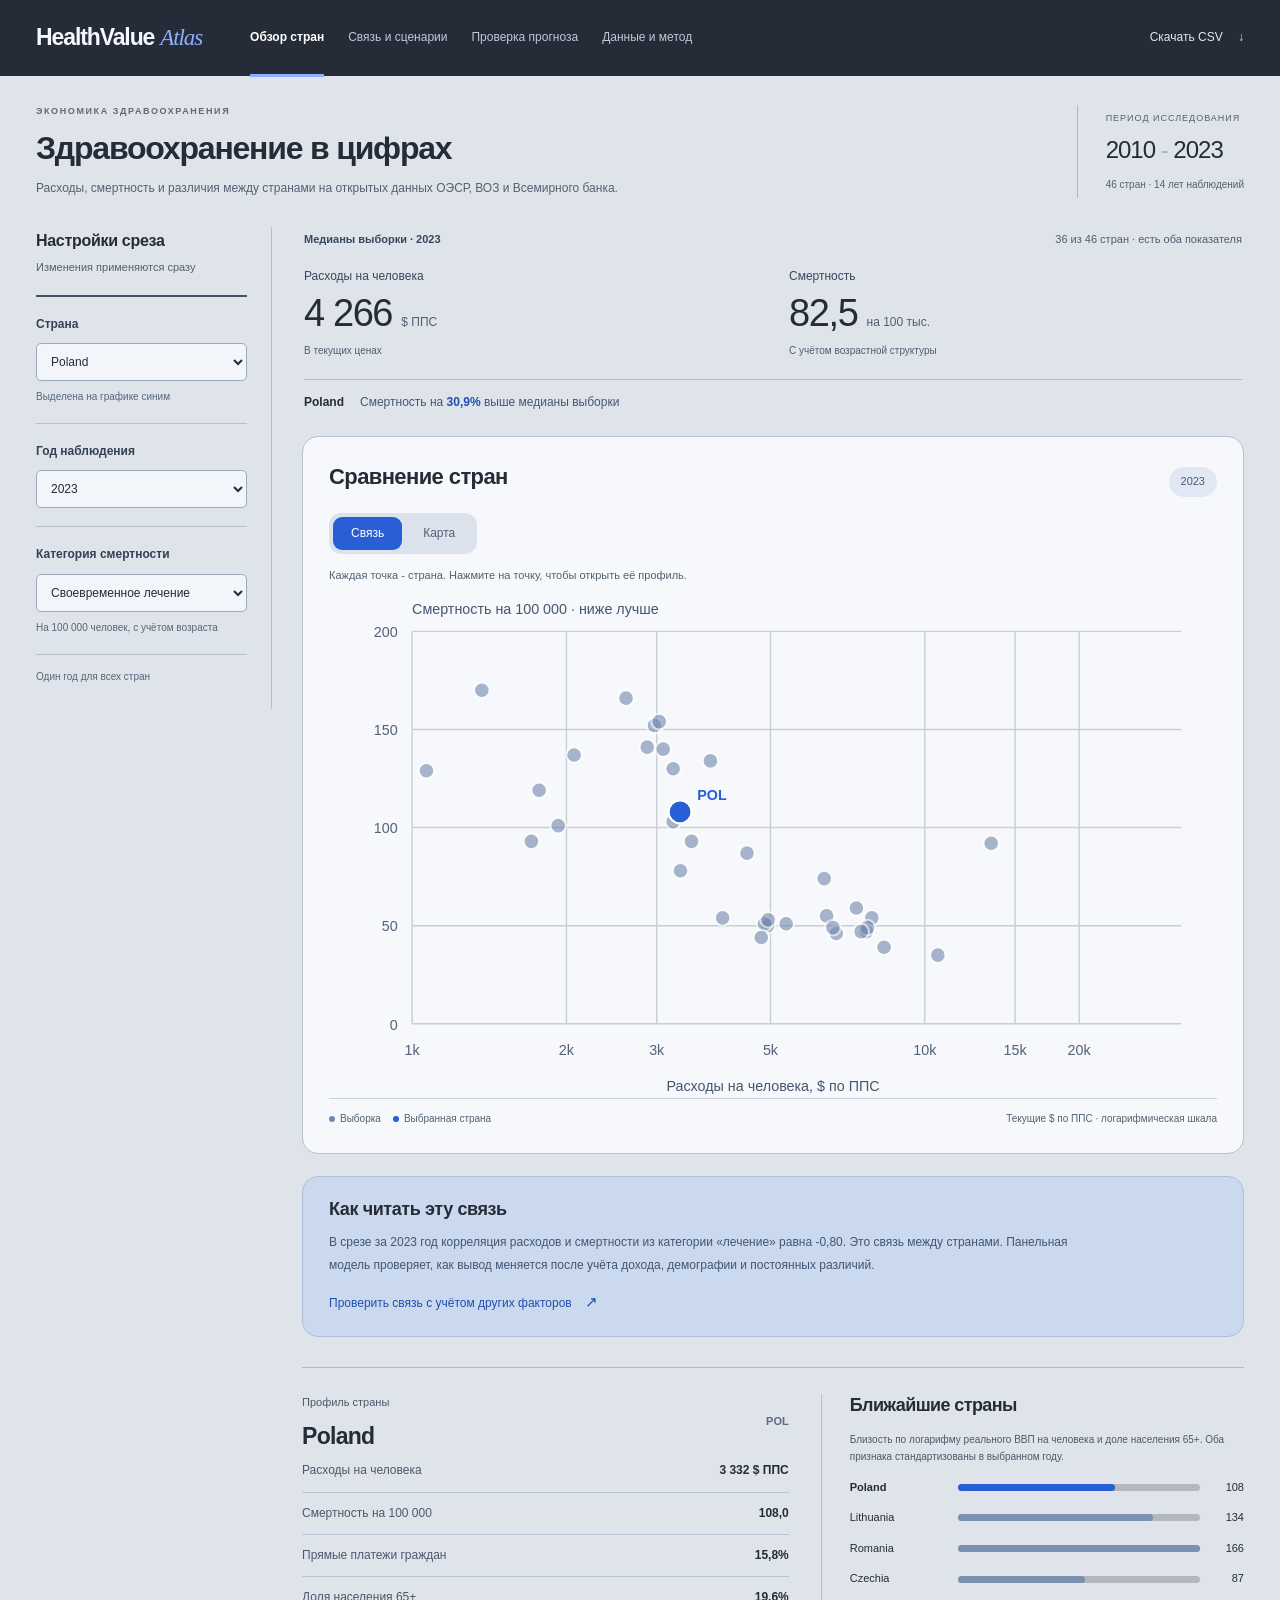
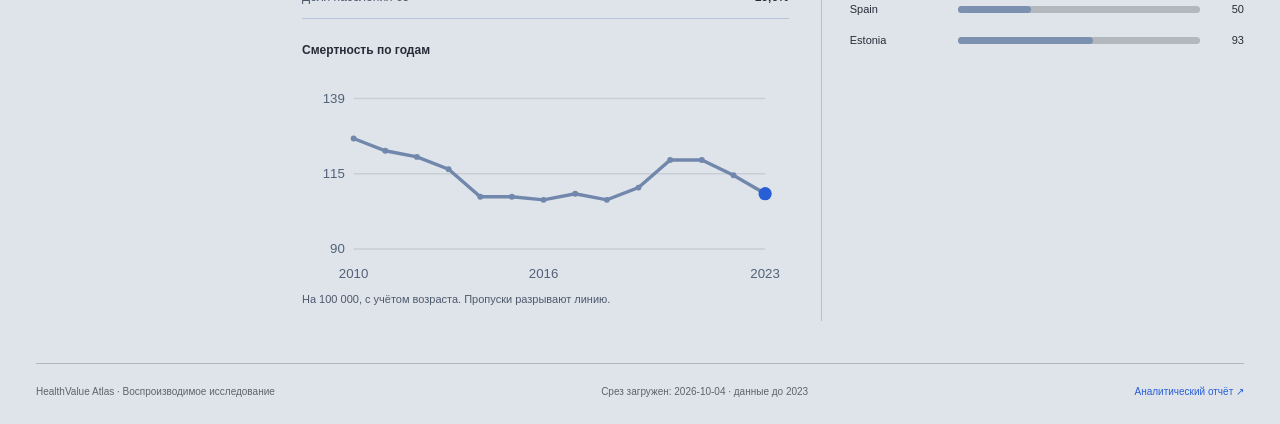
==== commit 7e61db45: "Simplify dashboard filters and country profile layout" ====
--- a/web/index.html
+++ b/web/index.html
@@ -27,8 +27,15 @@
     <div id="loading" role="status" class="notice">Загрузка исследовательского среза…</div>
     <div id="application" hidden>
       <div class="analysis-workspace">
-<aside class="analysis-controls" aria-label="Настройки и профиль"><section class="filters" aria-label="Настройки анализа"><label>Страна<select id="country"></select></label><label>Год<select id="year"></select></label><label class="metric-filter">Показатель<select id="metric"><option value="treatable">Смертность: своевременное лечение</option><option value="preventable">Смертность: профилактика</option><option value="avoidable">Вся предотвратимая смертность</option></select></label><span class="filter-note" id="filter-note"></span></section>
-<div id="country-dock"></div></aside>
+<aside class="analysis-controls" aria-label="Настройки анализа">
+  <div class="controls-heading"><h2>Настройки среза</h2><p>Изменения применяются сразу</p></div>
+  <section class="filters" aria-label="Фильтры данных">
+    <label class="filter-field">Страна<select id="country"></select><span class="field-help">Выделена на графике синим</span></label>
+    <label class="filter-field">Год наблюдения<select id="year"></select></label>
+    <label class="filter-field metric-filter">Категория смертности<select id="metric"><option value="treatable">Своевременное лечение</option><option value="preventable">Профилактика</option><option value="avoidable">Вся предотвратимая</option></select><span class="field-help">На 100 000 человек, с учётом возраста</span></label>
+    <p class="filter-note" id="filter-note"></p>
+  </section>
+</aside>
 <div class="analysis-content">
 
       <section id="overview" class="view active" aria-label="Обзор стран">
@@ -38,9 +45,10 @@
             <article class="card scatter-card"><div class="card-heading"><div><h2>Сравнение стран</h2></div><span class="pill" id="scatter-year"></span></div><div class="chart-controls"><div class="segmented" aria-label="Вид графика"><button data-chart="scatter" class="active" aria-pressed="true">Связь</button><button data-chart="map" aria-pressed="false">Карта</button></div><label id="map-label" hidden>Цвет карты<select id="map-variable"><option value="mortality">Смертность</option><option value="spend_ppp">Расходы</option></select></label></div><p class="chart-caption" id="scatter-caption">Каждая точка - страна. Нажмите на точку, чтобы открыть её профиль.</p><div id="scatter" class="chart"></div><div class="chart-footer" id="scatter-legend"></div></article>
 
             <article class="insight-card"><h2>Как читать эту связь</h2><p id="insight"></p><button class="text-button" data-jump="research">Проверить связь с учётом других факторов <span>↗</span></button></article>
+            <div id="country-dock"></div>
           </div>
           <aside class="country-panel" aria-label="Страна и её ближайшие аналоги">
-            <article class="card profile-card"><div class="card-heading"><div><p class="eyebrow">ВЫБРАННАЯ СТРАНА</p><h2 id="profile-name"></h2></div><span class="country-code" id="profile-code"></span></div><div id="profile-stats"></div><h3>Смертность по годам</h3><div id="trend" class="chart small-chart"></div><p class="chart-caption">На 100 000, с учётом возраста. Пропуски разрывают линию.</p></article>
+            <article class="card profile-card"><div class="card-heading"><div><p class="eyebrow">Профиль страны</p><h2 id="profile-name"></h2></div><span class="country-code" id="profile-code"></span></div><div id="profile-stats"></div><h3>Смертность по годам</h3><div id="trend" class="chart small-chart"></div><p class="chart-caption">На 100 000, с учётом возраста. Пропуски разрывают линию.</p></article>
             <article class="card peers-card"><div class="card-heading"><div><h2>Ближайшие страны</h2></div></div><p class="chart-caption">Близость по логарифму реального ВВП на человека и доле населения 65+. Оба признака стандартизованы в выбранном году.</p><div id="peers"></div></article>
           </aside>
         </div>
--- a/web/styles.css
+++ b/web/styles.css
@@ -1586,3 +1586,38 @@
 .legend-dot.teal { background: #7188ac; }
 .legend-dot.orange { background: #285ed6; }
 .peer.selected .bar-track i { background: #285ed6; }
+
+/* Data-explorer controls: plain sections separate inputs from results. */
+.analysis-workspace { grid-template-columns: 236px minmax(0, 1fr); gap: 30px; }
+.analysis-controls { background: transparent; border: 0; border-right: 1px solid #b7c1ce; border-radius: 0; padding: 0 24px 24px 0; }
+.controls-heading { padding: 1px 0 20px; border-bottom: 2px solid #43536a; }
+.controls-heading h2 { font-size: 16px; font-weight: 600; letter-spacing: -.3px; margin: 0 0 5px; }
+.controls-heading p { color: #556171; font-size: 11px; line-height: 1.5; margin: 0; }
+.analysis-controls .filters { display: block; padding: 0; background: transparent; border: 0; border-radius: 0; margin: 0; }
+.filters .filter-field, .filters > .filter-field:first-child, .filters .metric-filter { display: block; padding: 18px 0; border-bottom: 1px solid #b7c1ce; font-size: 12px; font-weight: 600; color: #344155; }
+.filters select, .filters .metric-filter select, #country, #year { width: 100%; min-width: 0; margin-top: 9px; border: 1px solid #9baabd; border-radius: 5px; background: #f2f5f9; color: #252c37; font-size: 12px; font-weight: 400; padding: 9px 24px 9px 10px; min-height: 38px; }
+.filters select:hover { border-color: #285ed6; }
+.field-help { display: block; margin-top: 8px; font-size: 10px; font-weight: 400; color: #58677b; line-height: 1.6; }
+.filters .filter-note { padding: 14px 0 0; margin: 0; font-size: 10px; color: #58677b; line-height: 1.6; }
+#country-dock { margin-top: 30px; }
+#country-dock .country-panel { display: grid; grid-template-columns: minmax(0,1.15fr) minmax(0,1fr); gap: 32px; padding: 26px 0 0; margin: 0; border: 0; border-top: 1px solid #aebaca; border-radius: 0; background: transparent; }
+#country-dock .profile-card, #country-dock .peers-card { margin: 0; padding: 0; border: 0; background: transparent; }
+#country-dock .peers-card { border-left: 1px solid #b7c1ce; padding-left: 28px; }
+#country-dock .profile-card .eyebrow { font-size: 11px; text-transform: none; letter-spacing: 0; font-weight: 400; }
+#country-dock .profile-card h2 { font-size: 23px; }
+#country-dock .country-code { border: 0; border-radius: 0; background: transparent; padding: 0; color: #5b6980; font-size: 11px; }
+#country-dock .stat-row { font-size: 12px; padding: 11px 0; }
+#country-dock .peers-card h2 { font-size: 18px; }
+#country-dock .peer { grid-template-columns: 100px minmax(0,1fr) 36px; }
+@media(max-width:1150px) { .analysis-workspace { grid-template-columns: 210px minmax(0,1fr); gap: 24px; } .analysis-controls { padding-right: 20px; } #country-dock .country-panel { gap: 24px; } #country-dock .peers-card { padding-left: 22px; } }
+@media(max-width:900px) { #country-dock .country-panel { grid-template-columns: 1fr; } #country-dock .peers-card { padding: 22px 0 0; border-left: 0; border-top: 1px solid #b7c1ce; } }
+@media(max-width:700px) {
+  .analysis-controls { display: block; width: 100%; padding: 0 0 20px; border: 0; }
+  .controls-heading { padding-bottom: 12px; }
+  .controls-heading p { display: none; }
+  .analysis-controls .filters { display: grid; grid-template-columns: minmax(0,1fr) 110px; column-gap: 18px; width: 100%; }
+  .filters .filter-field, .filters > .filter-field:first-child, .filters .metric-filter { padding: 14px 0; }
+  .filters .metric-filter { grid-column: 1 / -1; }
+  .filters .filter-note { grid-column: 1 / -1; padding-top: 0; }
+  #country-dock .country-panel { padding-top: 22px; }
+}
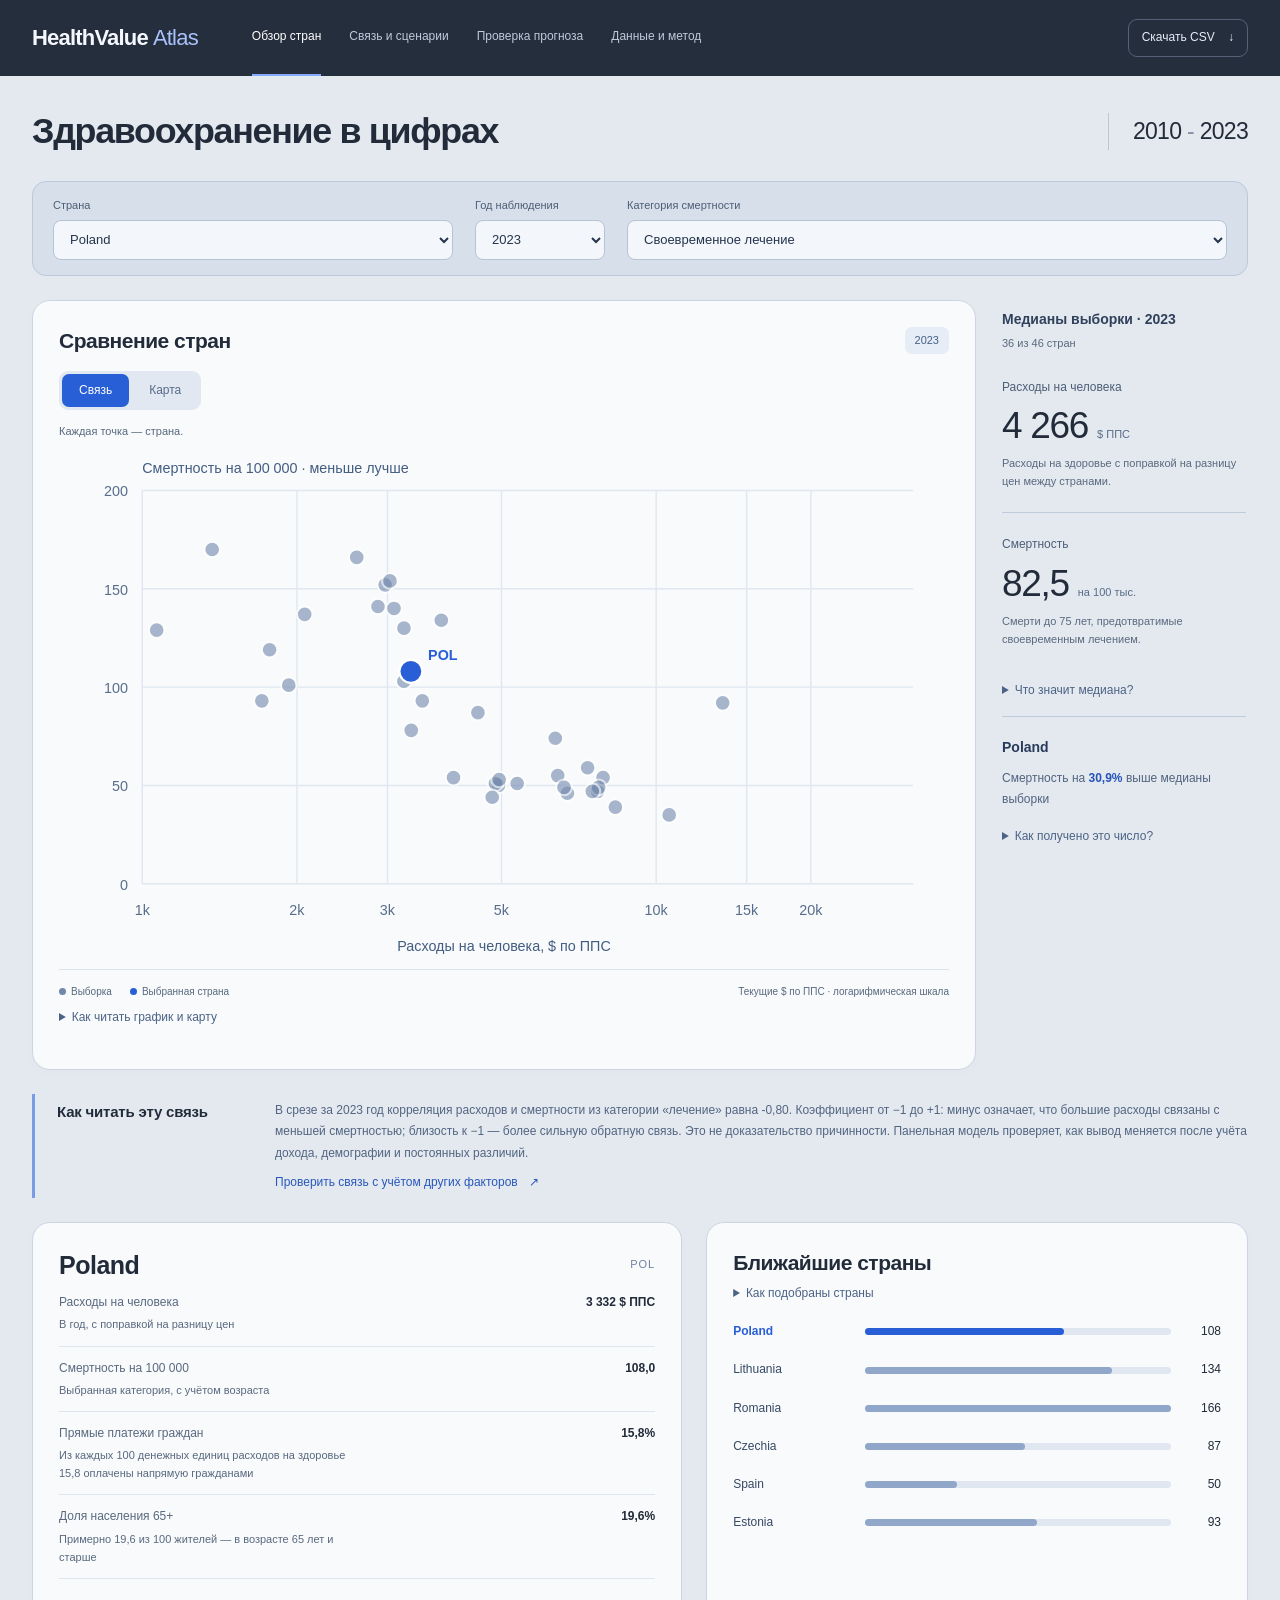
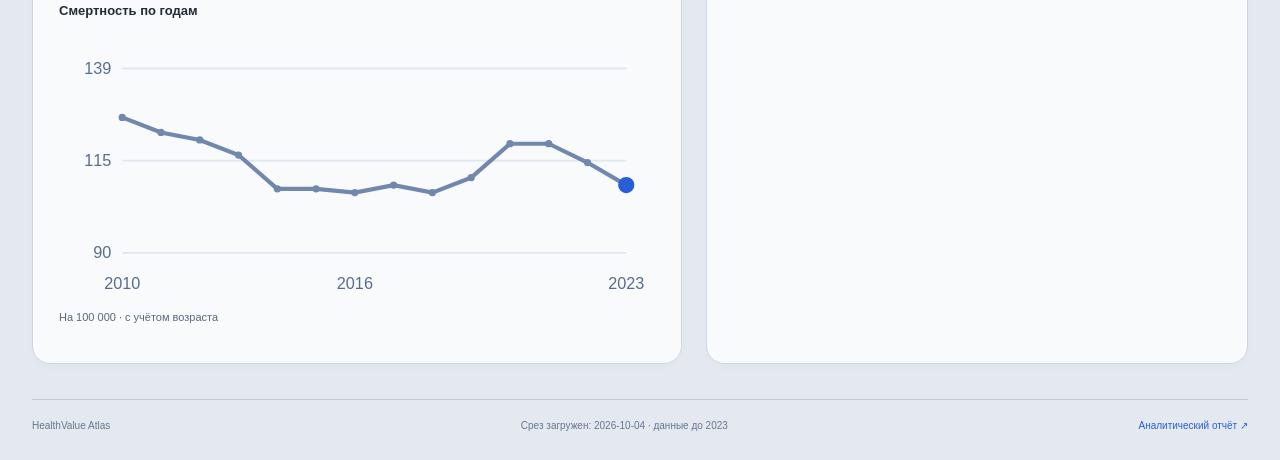
==== commit 8d02e2b2: "Refine dashboard design and metric explanations" ====
--- a/web/index.html
+++ b/web/index.html
@@ -23,17 +23,16 @@
   </header>
 
   <main id="content">
-    <header class="page-header"><div><p class="eyebrow">ЭКОНОМИКА ЗДРАВООХРАНЕНИЯ</p><h1 id="page-title">Здравоохранение в цифрах</h1><p id="page-description" class="intro">Расходы, смертность и различия между странами на открытых данных ОЭСР, ВОЗ и Всемирного банка.</p></div><div class="edition"><span>ПЕРИОД ИССЛЕДОВАНИЯ</span><strong>2010<span> - </span>2023</strong><small id="edition-count">Официальная статистика</small></div></header>
+    <header class="page-header"><div><h1 id="page-title">Здравоохранение в цифрах</h1></div><div class="edition"><strong>2010<span> - </span>2023</strong></div></header>
     <div id="loading" role="status" class="notice">Загрузка исследовательского среза…</div>
     <div id="application" hidden>
       <div class="analysis-workspace">
 <aside class="analysis-controls" aria-label="Настройки анализа">
-  <div class="controls-heading"><h2>Настройки среза</h2><p>Изменения применяются сразу</p></div>
+
   <section class="filters" aria-label="Фильтры данных">
-    <label class="filter-field">Страна<select id="country"></select><span class="field-help">Выделена на графике синим</span></label>
+    <label class="filter-field">Страна<select id="country"></select></label>
     <label class="filter-field">Год наблюдения<select id="year"></select></label>
-    <label class="filter-field metric-filter">Категория смертности<select id="metric"><option value="treatable">Своевременное лечение</option><option value="preventable">Профилактика</option><option value="avoidable">Вся предотвратимая</option></select><span class="field-help">На 100 000 человек, с учётом возраста</span></label>
-    <p class="filter-note" id="filter-note"></p>
+    <label class="filter-field metric-filter">Категория смертности<select id="metric"><option value="treatable">Своевременное лечение</option><option value="preventable">Профилактика</option><option value="avoidable">Вся предотвратимая</option></select></label>
   </section>
 </aside>
 <div class="analysis-content">
@@ -41,38 +40,39 @@
       <section id="overview" class="view active" aria-label="Обзор стран">
         <div class="atlas-layout">
           <div class="atlas-main">
+
+            <article class="card scatter-card"><div class="card-heading"><div><h2>Сравнение стран</h2></div><span class="pill" id="scatter-year"></span></div><div class="chart-controls"><div class="segmented" aria-label="Вид графика"><button data-chart="scatter" class="active" aria-pressed="true">Связь</button><button data-chart="map" aria-pressed="false">Карта</button></div><label id="map-label" hidden>Цвет карты<select id="map-variable"><option value="mortality">Смертность</option><option value="spend_ppp">Расходы</option></select></label></div><p class="chart-caption" id="scatter-caption">Каждая точка — страна.</p><div id="scatter" class="chart"></div><div class="chart-footer" id="scatter-legend"></div><details class="data-detail"><summary>Как читать график и карту</summary><p>График показывает связь расходов на человека и смертности. Шкала расходов логарифмическая: она отражает различия в разах. Синяя точка обозначает выбранную страну.</p><p>На карте темнее — выше выбранный показатель; серый цвет — нет данных. Нажмите на страну, чтобы открыть её профиль.</p></details></article>
             <section class="summary-strip" aria-label="Сводка по выбранному году"><div id="kpis" aria-live="polite"></div></section>
-            <article class="card scatter-card"><div class="card-heading"><div><h2>Сравнение стран</h2></div><span class="pill" id="scatter-year"></span></div><div class="chart-controls"><div class="segmented" aria-label="Вид графика"><button data-chart="scatter" class="active" aria-pressed="true">Связь</button><button data-chart="map" aria-pressed="false">Карта</button></div><label id="map-label" hidden>Цвет карты<select id="map-variable"><option value="mortality">Смертность</option><option value="spend_ppp">Расходы</option></select></label></div><p class="chart-caption" id="scatter-caption">Каждая точка - страна. Нажмите на точку, чтобы открыть её профиль.</p><div id="scatter" class="chart"></div><div class="chart-footer" id="scatter-legend"></div></article>
 
             <article class="insight-card"><h2>Как читать эту связь</h2><p id="insight"></p><button class="text-button" data-jump="research">Проверить связь с учётом других факторов <span>↗</span></button></article>
             <div id="country-dock"></div>
           </div>
           <aside class="country-panel" aria-label="Страна и её ближайшие аналоги">
-            <article class="card profile-card"><div class="card-heading"><div><p class="eyebrow">Профиль страны</p><h2 id="profile-name"></h2></div><span class="country-code" id="profile-code"></span></div><div id="profile-stats"></div><h3>Смертность по годам</h3><div id="trend" class="chart small-chart"></div><p class="chart-caption">На 100 000, с учётом возраста. Пропуски разрывают линию.</p></article>
-            <article class="card peers-card"><div class="card-heading"><div><h2>Ближайшие страны</h2></div></div><p class="chart-caption">Близость по логарифму реального ВВП на человека и доле населения 65+. Оба признака стандартизованы в выбранном году.</p><div id="peers"></div></article>
+            <article class="card profile-card"><div class="card-heading"><div><h2 id="profile-name"></h2></div><span class="country-code" id="profile-code"></span></div><div id="profile-stats"></div><h3>Смертность по годам</h3><div id="trend" class="chart small-chart"></div><p class="chart-caption">На 100 000 · с учётом возраста</p></article>
+            <article class="card peers-card"><div class="card-heading"><div><h2>Ближайшие страны</h2></div></div><details class="data-detail"><summary>Как подобраны страны</summary><p>Страны похожи по доходу на человека и доле жителей 65+. Значения показывают выбранную смертность на 100 000, а не степень похожести стран. Для подбора используются стандартизованные логарифм реального ВВП на человека и доля населения 65+.</p></details><div id="peers"></div></article>
           </aside>
         </div>
       </section>
 
       <section id="research" class="view" aria-label="Связь и сценарии" hidden>
         <div class="notice">Модели описывают статистическую связь. Они не оценивают причинный эффект бюджетного решения. Выбор страны и года задаёт точку отсчёта сценария. Коэффициент общий для всей выборки.</div>
-        <div class="research-grid"><article class="card"><p class="eyebrow">ПАНЕЛЬНАЯ МОДЕЛЬ</p><h2>Что меняется после учёта различий</h2><p class="chart-caption">Связь роста расходов на 10% со смертностью, которую можно снизить лечением. Полосы показывают 95% доверительные интервалы.</p><div id="forest" class="chart"></div><p class="chart-caption">Стандартные ошибки учитывают группы наблюдений по странам. Признаки расходов, дохода, возраста и платежей входят с лагом в один год.</p></article>
-        <article class="card scenario-card"><p class="eyebrow">СЦЕНАРИЙ ПО МОДЕЛИ</p><h2>Если расходы изменятся</h2><label for="spend-change">Изменение реальных расходов <output id="change-label">+10%</output></label><input id="spend-change" type="range" min="-20" max="20" step="1" value="10"><div class="range-labels"><span>-20%</span><span>0%</span><span>+20%</span></div><div id="scenario-result" aria-live="polite"></div><p class="chart-caption">Интервал отражает неопределённость коэффициента. Это не интервал прогноза для отдельной страны. Остальные факторы условно постоянны.</p></article></div>
-        <article class="card methodology"><p class="eyebrow">КАК УСТРОЕНА ОЦЕНКА</p><h2>Один вопрос, пять проверок</h2><div class="method-grid"><div><b>01 / Внутри страны</b><p>Эффекты стран учитывают постоянные различия. Эффекты лет учитывают общие годовые сдвиги.</p></div><div><b>02 / Устойчивость</b><p>Отдельные оценки до 2020 года, для стран с высоким доходом и с линейными трендами стран.</p></div><div><b>03 / Сопоставимые цены</b><p>Прокси реальных расходов = доля расходов в ВВП × реальный ВВП по ППС. Отраслевой индекс медицинских цен здесь не используется.</p></div></div></article>
+        <div class="research-grid"><article class="card"><h2>Что меняется после учёта различий</h2><p class="chart-caption">Связь роста расходов на 10% со смертностью, которую можно снизить лечением. Полосы показывают 95% доверительные интервалы.</p><div id="forest" class="chart"></div><p class="chart-caption">Стандартные ошибки учитывают группы наблюдений по странам. Признаки расходов, дохода, возраста и платежей входят с лагом в один год.</p></article>
+        <article class="card scenario-card"><h2>Если расходы изменятся</h2><label for="spend-change">Изменение реальных расходов <output id="change-label">+10%</output></label><input id="spend-change" type="range" min="-20" max="20" step="1" value="10"><div class="range-labels"><span>-20%</span><span>0%</span><span>+20%</span></div><div id="scenario-result" aria-live="polite"></div><details class="data-detail"><summary>Что означают проценты?</summary><p id="scenario-help"></p></details><p class="chart-caption">Интервал отражает неопределённость коэффициента. Это не интервал прогноза для отдельной страны. Остальные факторы условно постоянны.</p></article></div>
+        <article class="card methodology"><h2>Один вопрос, пять проверок</h2><div class="method-grid"><div><b>01 / Внутри страны</b><p>Эффекты стран учитывают постоянные различия. Эффекты лет учитывают общие годовые сдвиги.</p></div><div><b>02 / Устойчивость</b><p>Отдельные оценки до 2020 года, для стран с высоким доходом и с линейными трендами стран.</p></div><div><b>03 / Сопоставимые цены</b><p>Прокси реальных расходов = доля расходов в ВВП × реальный ВВП по ППС. Отраслевой индекс медицинских цен здесь не используется.</p></div></div></article>
       </section>
 
       <section id="forecast" class="view" aria-label="Проверка прогноза" hidden>
         <div class="notice">Прогноз относится к смертности, которую можно снизить лечением. Это ретроспективная проверка на год вперёд. Она предполагает, что показатели прошлого года уже доступны.</div>
         <div class="timeline"><div><span>ОБУЧЕНИЕ</span><b>2011-2019</b><small>Валидация: 2016-2019</small></div><div><span>КАЛИБРОВКА</span><b>2020-2021</b><small>Только ширина интервала</small></div><div><span>НЕЗАВИСИМЫЙ ТЕСТ</span><b>2022-2023</b><small>Без выбора модели по тесту</small></div></div>
-        <div class="kpi-grid" id="model-kpis"></div><div class="chart-grid"><article class="card"><p class="eyebrow">СРАВНЕНИЕ МОДЕЛЕЙ</p><h2>Сильная база: значение прошлого года</h2><p class="chart-caption">MAE - средняя абсолютная ошибка на 100 000. Меньше лучше. Выбор модели опирается только на временную валидацию.</p><div class="table-wrap"><table><thead><tr><th>Модель</th><th>Валидация</th><th>Тест</th><th>Покрытие</th></tr></thead><tbody id="model-table"></tbody></table></div></article><article class="card"><p class="eyebrow">ФАКТ И ПРОГНОЗ</p><h2 id="prediction-country"></h2><div id="predictions"></div><p class="chart-caption">Интервалы: номинальный уровень 90%, калибровка на 2020-2021 годах. При сдвиге распределения покрытие не гарантировано.</p></article></div>
+        <div class="kpi-grid" id="model-kpis"></div><details class="data-detail"><summary>Как читать результаты модели</summary><div id="forecast-help"></div><p>Валидация — годы для выбора модели; тест — отдельные будущие годы для проверки. Интервал — диапазон прогноза, а не гарантия результата.</p></details><div class="chart-grid"><article class="card"><h2>Сильная база: значение прошлого года</h2><p class="chart-caption">MAE - средняя абсолютная ошибка на 100 000. Меньше лучше. Выбор модели опирается только на временную валидацию.</p><div class="table-wrap"><table><thead><tr><th>Модель</th><th>Валидация</th><th>Тест</th><th>Покрытие</th></tr></thead><tbody id="model-table"></tbody></table></div></article><article class="card"><h2 id="prediction-country"></h2><div id="predictions"></div><p class="chart-caption">Интервалы: номинальный уровень 90%, калибровка на 2020-2021 годах. При сдвиге распределения покрытие не гарантировано.</p></article></div>
       </section>
 
       <section id="data" class="view" aria-label="Данные и метод" hidden>
-        <div class="method-grid source-cards"><article class="card"><p class="eyebrow">01 / ИСХОД</p><h2>ОЭСР</h2><p>Смертность до 75 лет. Возрастная стандартизация по населению ОЭСР 2015 года. Оба пола.</p><a href="https://www.oecd.org/en/data/datasets/oecd-health-statistics.html" target="_blank" rel="noopener">Health Statistics ↗</a></article><article class="card"><p class="eyebrow">02 / ФИНАНСИРОВАНИЕ</p><h2>ВОЗ</h2><p>Расходы и структура финансирования из GHED. Данные получены через World Bank WDI.</p><a href="https://apps.who.int/nha/database/" target="_blank" rel="noopener">Global Health Expenditure ↗</a></article><article class="card"><p class="eyebrow">03 / КОНТЕКСТ</p><h2>Всемирный банк</h2><p>ВВП по ППС, возраст населения, урбанизация и ожидаемая продолжительность жизни.</p><a href="https://data.worldbank.org/" target="_blank" rel="noopener">World Development Indicators ↗</a></article></div>
-        <article class="card"><div class="card-heading"><div><p class="eyebrow">ПРОВЕРЯЕМЫЙ СРЕЗ</p><h2>Таблица наблюдений</h2></div><label class="search-label">Поиск страны<input id="search" type="search" placeholder="Название или ISO-код"></label></div><p id="quality-note" class="chart-caption"></p><div class="table-wrap"><table><thead><tr><th>Страна</th><th>Год</th><th>Расходы, $ ППС</th><th id="table-outcome">Смертность</th><th>ВВП, $ ППС 2021</th><th>Возраст 65+, %</th></tr></thead><tbody id="data-table"></tbody></table></div><p class="chart-caption">Расходы: текущие цены. ВВП: постоянные цены 2021 года. Пустые значения показаны явно. Сводки дают каждой стране одинаковый вес.</p></article>
+        <div class="method-grid source-cards"><article class="card"><h2>ОЭСР</h2><p>Смертность до 75 лет. Возрастная стандартизация по населению ОЭСР 2015 года. Оба пола.</p><a href="https://www.oecd.org/en/data/datasets/oecd-health-statistics.html" target="_blank" rel="noopener">Health Statistics ↗</a></article><article class="card"><h2>ВОЗ</h2><p>Расходы и структура финансирования из GHED. Данные получены через World Bank WDI.</p><a href="https://apps.who.int/nha/database/" target="_blank" rel="noopener">Global Health Expenditure ↗</a></article><article class="card"><h2>Всемирный банк</h2><p>ВВП по ППС, возраст населения, урбанизация и ожидаемая продолжительность жизни.</p><a href="https://data.worldbank.org/" target="_blank" rel="noopener">World Development Indicators ↗</a></article></div>
+        <article class="card"><div class="card-heading"><div><h2>Таблица наблюдений</h2></div><label class="search-label">Поиск страны<input id="search" type="search" placeholder="Название или ISO-код"></label></div><p id="quality-note" class="chart-caption"></p><details class="data-detail"><summary>Что означают столбцы?</summary><p>ППС учитывает разницу цен между странами. ВВП на человека — размер экономики на одного жителя, не его зарплата; здесь он в сопоставимых ценах 2021 года. Возраст 65+ — процент жителей от 65 лет. «Нет данных» означает пропуск, а не нулевое значение.</p></details><div class="table-wrap"><table><thead><tr><th>Страна</th><th>Год</th><th>Расходы, $ ППС</th><th id="table-outcome">Смертность</th><th>ВВП, $ ППС 2021</th><th>Возраст 65+, %</th></tr></thead><tbody id="data-table"></tbody></table></div><p class="chart-caption">Расходы: текущие цены. ВВП: постоянные цены 2021 года. Пустые значения показаны явно. Сводки дают каждой стране одинаковый вес.</p></article>
       </section>
       </div></div>
-      <footer><span>HealthValue Atlas · Воспроизводимое исследование</span><span id="snapshot-date"></span><a href="https://github.com/morenoler/healthvalue-atlas/tree/main/reports" target="_blank" rel="noopener">Аналитический отчёт ↗</a></footer>
+      <footer><span>HealthValue Atlas</span><span id="snapshot-date"></span><a href="https://github.com/morenoler/healthvalue-atlas/tree/main/reports" target="_blank" rel="noopener">Аналитический отчёт ↗</a></footer>
     </div>
   </main>
   <div id="tooltip" role="tooltip" hidden></div>
--- a/web/styles.css
+++ b/web/styles.css
@@ -1,1623 +1,218 @@
-.chart-controls {
-  display: flex;
-  align-items: center;
-  justify-content: space-between;
-  gap: 14px;
-  margin: 8px 0 10px;
-  min-height: 32px
-}
-
-.segmented {
-  display: flex;
-  gap: 3px;
-  background: #edf1f8;
-  padding: 3px;
-  border-radius: 5px
-}
-
-.segmented button {
-  border: 0;
-  background: transparent;
-  color: #7a7e85;
-  border-radius: 4px;
-  padding: 5px 12px;
-  font-size: 10px
-}
-
-.segmented button.active {
-  background: #fbffff;
-  color: #696d74;
-  box-shadow: 0 1px 4px #2b2f3612
-}
-
-#map-label {
-  display: flex;
-  align-items: center;
-  gap: 8px;
-  font-size: 9px
-}
-
-#map-variable {
-  margin: 0;
-  padding: 5px 8px;
-  min-width: 100px;
-  font-size: 10px
-}
-
-.map-country {
-  cursor: pointer
-}
-
-.map-country:hover,
-.map-country:focus-visible {
-  stroke: #2b2f36;
-  stroke-width: 1.8;
-  outline: none
-}
-
-.map-gradient {
-  display: inline-block;
-  min-width: 60px;
-  max-width: 120px;
-  flex: 1;
-  height: 7px;
-  border-radius: 4px;
-  background: linear-gradient(to right, #696d74, #93979e);
-  align-self: center
-}
-
 :root {
-  --paper: #f4f8ff;
-  --card: #fbffff;
-  --navy: #2b2f36;
-  --muted: #70747b;
-  --line: #e9edf4;
-  --teal: #696d74;
-  --orange: #93979e;
-  --light: #f1f5fc;
-  --font: "Segoe UI", Arial, sans-serif
-}
-
-* {
-  box-sizing: border-box
-}
-
-body {
-  margin: 0;
-  background: var(--paper);
-  color: var(--navy);
-  font-family: var(--font);
-  font-size: 14px;
-  line-height: 1.6
-}
-
-button,
-input,
-select {
-  font: inherit
-}
-
-button,
-a,
-input,
-select {
-  -webkit-tap-highlight-color: transparent
-}
-
-a {
-  color: var(--teal);
-  text-underline-offset: 4px
-}
-
-button {
-  cursor: pointer
-}
-
-button:focus-visible,
-a:focus-visible,
-input:focus-visible,
-select:focus-visible,
-circle:focus-visible {
-  outline: 3px solid var(--orange);
-  outline-offset: 4px
-}
-
-.sidebar {
-  width: 236px;
-  background: var(--navy);
-  color: #e8ecf3;
-  position: fixed;
-  inset: 0 auto 0 0;
-  padding: 36px 24px;
-  display: flex;
-  flex-direction: column
-}
-
-.brand {
-  display: flex;
-  align-items: center;
-  gap: 13px;
-  text-decoration: none;
-  color: #fbffff;
-  font-weight: 700;
-  font-size: 13px;
-  letter-spacing: 1.5px;
-  line-height: 1.2
-}
-
-.brand small {
-  display: block;
-  font-size: 8px;
-  letter-spacing: 2px;
-  margin-top: 8px;
-  color: #b1b5bc
-}
-
-.brand-icon {
-  font-size: 40px;
-  letter-spacing: -8px;
-  font-weight: 500;
-  line-height: 1;
-  margin-right: 8px
-}
-
-.brand-icon span {
-  color: #92969d
-}
-
-.rail-label {
-  font-size: 9px;
-  letter-spacing: 2px;
-  color: #8d9198;
-  margin: 55px 0 17px
-}
-
-.nav-item {
-  display: flex;
-  align-items: center;
-  width: 100%;
-  border: 0;
-  border-radius: 6px;
-  color: #c1c5cc;
-  background: none;
-  text-align: left;
-  padding: 13px 10px;
-  margin: 6px 0;
-  font-size: 12px;
-  gap: 10px
-}
-
-.nav-item span {
-  font-size: 10px;
-  color: #84888f;
-  font-variant-numeric: tabular-nums
-}
-
-.nav-item i {
-  font-style: normal;
-  margin-left: auto;
-  opacity: 0
-}
-
-.nav-item.active {
-  background: #3c4047;
-  color: #fbffff
-}
-
-.nav-item.active i {
-  opacity: 1;
-  color: #adb1b8
-}
-
-.nav-item:hover {
-  background: #363a41
-}
-
-.rail-note {
-  border-top: 1px solid #43474e;
-  margin-top: 34px;
-  padding-top: 24px;
-  font-size: 11px;
-  color: #d8dce3
-}
-
-.rail-note p {
-  font-size: 10px;
-  color: #a0a4ab;
-  line-height: 1.9;
-  margin-top: 10px
-}
-
-.status-dot {
-  display: inline-block;
-  width: 6px;
-  height: 6px;
-  background: #a6aab1;
-  border-radius: 50%;
-  margin-right: 6px
-}
-
-.rail-bottom {
-  margin-top: auto;
-  font-size: 11px;
-  color: #a9adb4;
-  line-height: 1.8
-}
-
-.rail-bottom a {
-  font-size: 10px;
-  color: #dbdfe6
-}
-
-.mini-bars {
-  display: flex;
-  gap: 5px;
-  align-items: end;
-  height: 50px;
-  margin-bottom: 20px
-}
-
-.mini-bars b {
-  width: 12px;
-  background: #61656c;
-  border-radius: 2px 2px 0 0;
-  height: 50%
-}
-
-.mini-bars b:nth-child(2) {
-  height: 75%
-}
-
-.mini-bars b:nth-child(3) {
-  height: 65%
-}
-
-.mini-bars b:nth-child(4) {
-  height: 95%;
-  background: #868a91
-}
-
-.mini-bars b:nth-child(5) {
-  height: 85%
-}
-
-.mini-bars b:nth-child(6) {
-  height: 60%
-}
-
-.mini-bars b:nth-child(7) {
-  height: 40%
-}
-
-main {
-  margin-left: 236px;
-  max-width: 1800px;
-  padding: 28px 42px 18px
-}
-
-.topline {
-  display: flex;
-  justify-content: space-between;
-  align-items: center;
-  font-size: 10px;
-  letter-spacing: 1.6px;
-  color: var(--muted);
-  border-bottom: 1px solid #dde1e8;
-  padding-bottom: 20px
-}
-
-.topline a {
-  letter-spacing: 0;
-  text-decoration: none;
-  color: var(--navy);
-  font-size: 11px
-}
-
-.page-header {
-  display: flex;
-  justify-content: space-between;
-  align-items: center;
-  padding: 32px 0 29px;
-  gap: 30px
-}
-
-.eyebrow {
-  font-size: 9px;
-  font-weight: 700;
-  letter-spacing: 1.9px;
-  color: var(--teal);
-  margin: 0 0 10px
-}
-
-h1 {
-  font-size: 43px;
-  line-height: 1.12;
-  letter-spacing: -1.9px;
-  font-weight: 550;
-  margin: 0 0 16px
-}
-
-h1 span {
-  color: #8b8f96
-}
-
-.intro {
-  font-size: 12px;
-  color: #7a7e85;
-  max-width: 500px;
-  line-height: 1.8;
-  margin: 0
-}
-
-.edition {
-  text-align: right;
-  white-space: nowrap
-}
-
-.edition>span {
-  font-size: 9px;
-  letter-spacing: 1.8px;
-  color: var(--muted)
-}
-
-.edition strong {
-  display: block;
-  font-size: 30px;
-  font-weight: 450;
-  letter-spacing: -1px;
-  margin: 8px 0
-}
-
-.edition strong span {
-  color: #afb3ba
-}
-
-.edition small {
-  font-size: 10px;
-  color: var(--muted)
-}
-
-.filters {
-  display: flex;
-  gap: 18px;
-  align-items: end;
-  background: #e9edf4;
-  border: 1px solid #e1e5ec;
-  padding: 15px 18px;
-  border-radius: 8px;
-  margin-bottom: 24px
-}
-
-label {
-  display: block;
-  color: #696d74;
-  font-size: 10px;
-  font-weight: 600;
-  letter-spacing: .3px
-}
-
-select,
-input[type=search] {
-  display: block;
-  background: white;
-  border: 1px solid #d8dce3;
-  border-radius: 5px;
-  padding: 9px 30px 9px 10px;
-  color: var(--navy);
-  font-size: 11px;
-  margin-top: 5px;
-  max-width: 100%
-}
-
-select {
-  min-width: 110px
-}
-
-#country {
-  width: 190px
-}
-
-.metric-filter {
-  flex: 1
-}
-
-.metric-filter select {
-  width: 100%
-}
-
-.filter-note {
-  font-size: 10px;
-  align-self: center;
-  color: #757980;
-  max-width: 130px
-}
-
-.kpi-grid {
-  display: grid;
-  grid-template-columns: repeat(4, 1fr);
-  gap: 15px;
-  margin-bottom: 21px
-}
-
-.kpi {
-  background: var(--card);
-  border: 1px solid var(--line);
-  border-radius: 8px;
-  padding: 17px 19px 16px;
-  min-height: 115px
-}
-
-.kpi-label {
-  font-size: 10px;
-  color: var(--muted);
-  margin: 0 0 8px
-}
-
-.kpi-value {
-  font-size: 29px;
-  font-weight: 550;
-  letter-spacing: -.8px;
-  line-height: 1.3;
-  font-variant-numeric: tabular-nums
-}
-
-.kpi-value small {
-  font-size: 12px;
-  font-weight: 400;
-  letter-spacing: 0;
-  color: var(--muted)
-}
-
-.kpi-note {
-  font-size: 9px;
-  color: #83878e;
-  margin-top: 7px
-}
-
-.kpi:first-child {
-  border-top: 3px solid var(--teal);
-  padding-top: 15px
-}
-
-.chart-grid {
-  display: grid;
-  grid-template-columns: minmax(0, 1.8fr) minmax(290px, 1fr);
-  gap: 20px;
-  margin-bottom: 20px
-}
-
-.card {
-  background: var(--card);
-  border: 1px solid var(--line);
-  border-radius: 8px;
-  padding: 24px;
-  min-width: 0
-}
-
-.card-heading {
-  display: flex;
-  justify-content: space-between;
-  align-items: center;
-  gap: 16px
-}
-
-.card h2,
-.insight-card h2 {
-  font-size: 20px;
-  line-height: 1.25;
-  font-weight: 550;
-  letter-spacing: -.5px;
-  margin: 0 0 10px
-}
-
-h3 {
-  font-size: 11px;
-  font-weight: 600;
-  margin: 22px 0 0
-}
-
-.pill {
-  font-size: 9px;
-  border: 1px solid #e1e5ec;
-  border-radius: 5px;
-  padding: 4px 10px;
-  white-space: nowrap;
-  color: #767a81
-}
-
-.chart-caption {
-  font-size: 10px;
-  line-height: 1.8;
-  color: var(--muted);
-  margin: 4px 0 12px
-}
-
-.chart svg {
-  display: block;
-  width: 100%;
-  height: auto;
-  overflow: visible
-}
-
-.chart {
-  margin-top: 12px
-}
-
-.scatter-card .chart {
-  min-height: 260px
-}
-
-.chart-footer {
-  border-top: 1px solid #ebeff6;
-  padding-top: 12px;
-  display: flex;
-  gap: 16px;
-  flex-wrap: wrap;
-  font-size: 8px;
-  color: var(--muted)
-}
-
-.chart-footer span:last-child {
-  margin-left: auto
-}
-
-.legend-dot {
-  display: inline-block;
-  width: 6px;
-  height: 6px;
-  border-radius: 50%;
-  margin-right: 5px
-}
-
-.teal {
-  background: var(--teal)
-}
-
-.orange {
-  background: var(--orange)
-}
-
-.country-code {
-  font-size: 12px;
-  font-weight: 600;
-  color: var(--teal);
-  padding: 9px;
-  background: var(--light);
-  border-radius: 6px
-}
-
-.stat-row {
-  display: flex;
-  justify-content: space-between;
-  gap: 15px;
-  padding: 11px 0;
-  border-bottom: 1px solid #ebeff6;
-  font-size: 11px
-}
-
-.stat-row span {
-  color: var(--muted)
-}
-
-.stat-row b {
-  font-weight: 600;
-  white-space: nowrap
-}
-
-.bottom-grid {
-  display: grid;
-  grid-template-columns: 1.35fr 1fr;
-  gap: 20px
-}
-
-.peer {
-  display: grid;
-  grid-template-columns: 110px 1fr 35px;
-  gap: 12px;
-  align-items: center;
-  margin: 11px 0;
-  font-size: 10px
-}
-
-.peer button {
-  background: none;
-  border: 0;
-  color: var(--navy);
-  padding: 0;
-  text-align: left;
-  font-size: 10px;
-  white-space: nowrap;
-  text-overflow: ellipsis;
-  overflow: hidden
-}
-
-.bar-track {
-  height: 6px;
-  background: #edf1f8;
-  border-radius: 8px
-}
-
-.bar-track i {
-  display: block;
-  height: 6px;
-  background: #a5a9b0;
-  border-radius: 8px
-}
-
-.peer.selected .bar-track i {
-  background: var(--orange)
-}
-
-.peer.selected button {
-  font-weight: 700
-}
-
-.peer b {
-  font-weight: 500;
-  font-variant-numeric: tabular-nums;
-  text-align: right
-}
-
-.insight-card {
-  border: 1px solid #dde1e8;
-  border-radius: 8px;
-  background: #e7ebf2;
-  padding: 28px 30px;
-  display: flex;
-  flex-direction: column
-}
-
-.insight-card .eyebrow {
-  color: #787c83
-}
-
-.insight-card h2 {
-  font-size: 29px;
-  margin: 9px 0 16px;
-  line-height: 1.2
-}
-
-.insight-card>p:not(.eyebrow) {
-  font-size: 11px;
-  line-height: 1.9;
-  color: #6c7077;
-  margin: 0 0 20px
-}
-
-.text-button {
-  border: 0;
-  border-top: 1px solid #d1d5dc;
-  padding: 16px 0 0;
-  text-align: left;
-  background: none;
-  font-size: 10px;
-  color: #42464d;
-  margin-top: auto
-}
-
-.text-button span {
-  float: right;
-  font-size: 15px
-}
-
-.notice {
-  border: 1px solid #dadee5;
-  background: #eef2f9;
-  color: #656970;
-  border-radius: 7px;
-  padding: 14px 18px;
-  font-size: 11px;
-  line-height: 1.8;
-  margin-bottom: 22px
-}
-
-.research-grid {
-  display: grid;
-  grid-template-columns: 1.45fr 1fr;
-  gap: 20px;
-  margin-bottom: 20px
-}
-
-.scenario-card {
-  background: #f6faff
-}
-
-.scenario-card label {
-  margin-top: 30px
-}
-
-output {
-  float: right;
-  font-size: 17px;
-  color: var(--teal)
-}
-
-input[type=range] {
-  width: 100%;
-  accent-color: var(--teal);
-  margin: 22px 0 0
-}
-
-.range-labels {
-  display: flex;
-  justify-content: space-between;
-  color: var(--muted);
-  font-size: 9px
-}
-
-.scenario-number {
-  font-size: 49px;
-  line-height: 1.2;
-  letter-spacing: -2px;
-  color: var(--teal);
-  margin: 30px 0 8px
-}
-
-.scenario-detail {
-  font-size: 11px;
-  color: var(--muted)
-}
-
-.scenario-baseline {
-  border-top: 1px solid var(--line);
-  margin-top: 20px;
-  padding-top: 13px;
-  font-size: 11px
-}
-
-.method-grid {
-  display: grid;
-  grid-template-columns: repeat(3, 1fr);
-  gap: 25px
-}
-
-.method-grid b {
-  font-size: 11px;
-  color: var(--teal)
-}
-
-.method-grid p {
-  font-size: 11px;
-  color: var(--muted);
-  line-height: 1.9
-}
-
-.methodology h2 {
-  margin-bottom: 25px
-}
-
-.timeline {
-  display: grid;
-  grid-template-columns: repeat(3, 1fr);
-  gap: 3px;
-  margin: 0 0 25px
-}
-
-.timeline>div {
-  border-top: 4px solid #babec5;
-  background: #eaeef5;
-  padding: 17px 20px
-}
-
-.timeline>div:last-child {
-  border-color: var(--orange);
-  background: #eaeef5
-}
-
-.timeline span,
-.timeline small {
-  display: block;
-  font-size: 9px;
-  color: var(--muted)
-}
-
-.timeline span {
-  letter-spacing: 1px
-}
-
-.timeline b {
-  display: block;
-  font-size: 22px;
-  font-weight: 500;
-  margin: 7px 0
-}
-
-.table-wrap {
-  overflow: auto
-}
-
-table {
-  width: 100%;
-  border-collapse: collapse;
-  font-size: 11px;
-  text-align: right
-}
-
-th {
-  font-size: 9px;
-  font-weight: 500;
-  color: var(--muted);
-  border-bottom: 1px solid var(--line);
-  padding: 13px 10px;
-  white-space: nowrap
-}
-
-td {
-  padding: 13px 10px;
-  border-bottom: 1px solid #ecf0f7;
-  white-space: nowrap
-}
-
-th:first-child,
-td:first-child {
-  text-align: left;
-  padding-left: 0
-}
-
-td:last-child,
-th:last-child {
-  padding-right: 0
-}
-
-tr.selected td {
-  font-weight: 600;
-  color: var(--teal)
-}
-
-tbody tr:hover {
-  background: #f5f9ff
-}
-
-.model-tag {
-  font-size: 8px;
-  color: var(--orange);
-  display: block;
-  font-weight: 400
-}
-
-.prediction-row {
-  border-bottom: 1px solid var(--line);
-  padding: 20px 0
-}
-
-.prediction-row>span {
-  font-size: 10px;
-  color: var(--muted)
-}
-
-.prediction-values {
-  display: flex;
-  justify-content: space-between;
-  margin: 10px 0
-}
-
-.prediction-values b {
-  font-size: 22px;
-  font-weight: 500
-}
-
-.prediction-values small {
-  display: block;
-  color: var(--muted);
-  font-size: 9px;
-  font-weight: 400
-}
-
-.prediction-values b:last-child {
-  color: var(--teal)
-}
-
-.prediction-row>small {
-  font-size: 10px;
-  color: var(--muted)
-}
-
-.source-cards {
-  margin-bottom: 23px;
-  gap: 18px
-}
-
-.source-cards a {
-  font-size: 10px
-}
-
-.search-label input {
-  width: 210px
-}
-
-footer {
-  margin-top: 35px;
-  border-top: 1px solid #dde1e8;
-  padding: 20px 0 0;
-  display: flex;
-  justify-content: space-between;
-  gap: 20px;
-  color: #84888f;
-  font-size: 9px
-}
-
-footer a {
-  text-decoration: none
-}
-
-#tooltip {
-  position: fixed;
-  z-index: 20;
-  pointer-events: none;
-  background: var(--navy);
-  color: #fbffff;
-  font-size: 11px;
-  padding: 12px 15px;
-  border-radius: 6px;
-  box-shadow: 0 5px 25px #2b2f3630;
-  max-width: 240px
-}
-
-#tooltip b {
-  display: block;
-  font-size: 12px;
-  margin-bottom: 5px
-}
-
-#tooltip small {
-  color: #c6cad1
-}
-
-.empty {
-  padding: 30px 0;
-  color: var(--muted);
-  font-size: 12px
-}
-
-.skip {
-  position: fixed;
-  top: -60px;
-  left: 20px;
-  z-index: 30;
-  background: white;
-  padding: 10px
-}
-
-.skip:focus {
-  top: 10px
-}
-
-[hidden] {
-  display: none !important
-}
-
-.svg-label {
-  font: 10px var(--font);
-  fill: #82868d
-}
-
-.svg-small {
-  font: 9px var(--font);
-  fill: #82868d
-}
-
-.svg-title {
-  font: 10px var(--font);
-  fill: #74787f
-}
-
-.dot {
-  cursor: pointer;
-  transition: r .15s
-}
-
-.dot:hover,
-.dot:focus {
-  stroke: var(--navy);
-  stroke-width: 2
-}
-
-.svg-grid {
-  stroke: #e9edf4;
-  stroke-width: 1
-}
-
-.svg-axis {
-  stroke: #d0d4db;
-  stroke-width: 1
-}
-
-@media(min-width:1550px) {
-  main {
-    padding: 32px 60px
-  }
-
-  .chart-grid {
-    grid-template-columns: minmax(0, 1.85fr) minmax(330px, 1fr)
-  }
-
-  h1 {
-    font-size: 50px
-  }
-}
-
-@media(max-width:1150px) {
-  .sidebar {
-    width: 200px;
-    padding: 30px 18px
-  }
-
-  main {
-    margin-left: 200px;
-    padding: 25px
-  }
-
-  .brand {
-    font-size: 10px;
-    gap: 9px
-  }
-
-  .nav-item {
-    font-size: 11px;
-    padding: 12px 5px
-  }
-
-  .chart-grid {
-    grid-template-columns: 1.5fr 1fr
-  }
-
-  .card {
-    padding: 18px
-  }
-
-  .kpi {
-    padding: 14px
-  }
-
-  .kpi-value {
-    font-size: 25px
-  }
-
-  .filter-note {
-    display: none
-  }
-
-  h1 {
-    font-size: 37px
-  }
-
-  .edition strong {
-    font-size: 25px
-  }
-
-  .chart-footer span:last-child {
-    margin-left: 0
-  }
-}
-
-@media(max-width:900px) {
-  .sidebar {
-    width: 100%;
-    height: auto;
-    position: relative;
-    padding: 17px 24px;
-    display: block
-  }
-
-  .brand {
-    font-size: 12px
-  }
-
-  .brand-icon {
-    font-size: 32px
-  }
-
-  .rail-label,
-  .rail-note,
-  .rail-bottom {
-    display: none
-  }
-
-  nav {
-    display: flex;
-    gap: 10px;
-    margin-top: 15px
-  }
-
-  .nav-item {
-    width: auto;
-    flex: 1;
-    font-size: 11px;
-    margin: 0;
-    padding: 10px
-  }
-
-  .nav-item span {
-    display: none
-  }
-
-  .nav-item i {
-    display: none
-  }
-
-  main {
-    margin: 0;
-    padding: 24px
-  }
-
-  .chart-grid,
-  .research-grid {
-    grid-template-columns: 1fr 1fr
-  }
-
-  .kpi-grid {
-    gap: 10px
-  }
-
-  .kpi-label {
-    font-size: 9px
-  }
-
-  .kpi-value {
-    font-size: 23px
-  }
-
-  .bottom-grid {
-    grid-template-columns: 1fr 1fr
-  }
-
-  .edition {
-    display: none
-  }
-
-  .page-header {
-    padding-top: 25px
-  }
-
-  .metric-filter select {
-    max-width: 270px
-  }
-
-  #country {
-    width: 170px
-  }
-}
-
-@media(max-width:650px) {
-  main {
-    padding: 18px
-  }
-
-  .sidebar {
-    padding: 17px 18px
-  }
-
-  nav {
-    gap: 3px;
-    overflow: auto
-  }
-
-  .nav-item {
-    font-size: 9px;
-    padding: 10px 6px;
-    white-space: nowrap
-  }
-
-  .brand small {
-    font-size: 7px
-  }
-
-  .topline {
-    font-size: 8px
-  }
-
-  .topline a {
-    font-size: 9px
-  }
-
-  h1 {
-    font-size: 36px
-  }
-
-  .page-header {
-    padding-bottom: 22px
-  }
-
-  .intro {
-    font-size: 11px
-  }
-
-  .filters {
-    flex-wrap: wrap;
-    gap: 12px;
-    padding: 13px
-  }
-
-  .metric-filter {
-    flex-basis: 100%
-  }
-
-  .metric-filter select {
-    max-width: none
-  }
-
-  .filters>label:first-child {
-    flex: 1
-  }
-
-  #country {
-    width: 100%
-  }
-
-  .kpi-grid {
-    grid-template-columns: repeat(2, 1fr)
-  }
-
-  .kpi {
-    min-height: 108px
-  }
-
-  .chart-grid,
-  .bottom-grid,
-  .research-grid,
-  .method-grid {
-    grid-template-columns: 1fr
-  }
-
-  .card {
-    padding: 20px
-  }
-
-  .scatter-card .chart {
-    min-height: 230px
-  }
-
-  .insight-card {
-    padding: 25px
-  }
-
-  .source-cards {
-    gap: 12px
-  }
-
-  .timeline>div {
-    padding: 13px 10px
-  }
-
-  .timeline b {
-    font-size: 18px
-  }
-
-  .timeline span {
-    font-size: 7px
-  }
-
-  .timeline small {
-    font-size: 8px
-  }
-
-  .search-label input {
-    width: 135px
-  }
-
-  .card-heading {
-    gap: 10px
-  }
-
-  footer {
-    flex-wrap: wrap;
-    font-size: 8px
-  }
-
-  .chart-footer {
-    font-size: 8px
-  }
-
-  .chart-footer span:last-child {
-    flex-basis: 100%
-  }
-}
-
-@media(prefers-reduced-motion:reduce) {
-  * {
-    transition: none !important;
-    scroll-behavior: auto !important
-  }
-}
-
-/* Light workspace: consistent surfaces, generous spacing and quiet accents. */
-:root { --radius: 22px; --shadow: 0 4px 24px #34383f04; }
-body { font-family: "Segoe UI Variable", "Segoe UI", Arial, sans-serif; -webkit-font-smoothing: antialiased; }
-.sidebar { width: 250px; padding: 34px 20px 26px; background: #fbffff; color: var(--navy); border-right: 1px solid var(--line); overflow-y: auto; }
-.brand { color: var(--navy); font-size: 13px; letter-spacing: -.2px; gap: 12px; }
-.brand small { color: var(--muted); font-size: 9px; letter-spacing: 1.2px; margin-top: 6px; font-weight: 400; }
-.brand-icon { display: grid; place-content: center; width: 42px; height: 42px; flex-shrink: 0; background: var(--teal); color: #fbffff; border-radius: 14px; font-size: 25px; letter-spacing: -4px; padding-right: 4px; margin: 0; display: block; text-align: center; line-height: 42px; }
-.brand-icon span { color: #e1e5ec; }
-.rail-label { color: #82868d; font-size: 10px; letter-spacing: 1.3px; margin: 48px 14px 16px; }
-.nav-item { border-radius: 13px; color: #6b6f76; font-size: 13px; padding: 14px 12px; gap: 12px; transition: background .18s, color .18s; }
-.nav-item span { display: flex; color: inherit; }
-.nav-item svg { width: 18px; height: 18px; }
-.nav-item.active { background: #eef2f9; color: #5c6067; font-weight: 600; }
-.nav-item.active i { color: var(--teal); }
-.nav-item:hover { background: #f2f6fd; color: var(--teal); }
-.rail-note { margin: 30px 12px 0; padding-top: 22px; border-color: var(--line); color: #53575e; font-size: 12px; }
-.rail-note p { font-size: 11px; color: var(--muted); }
-.status-dot { background: #7e8289; box-shadow: 0 0 0 4px #f0f4fb; margin-right: 9px; }
-.rail-bottom { margin: auto 8px 0; padding-top: 48px; color: var(--muted); }
-.rail-bottom a { color: var(--teal); font-size: 11px; text-decoration: none; }
-.mini-bars { display: none; }
-main { margin-left: 250px; max-width: 1900px; padding: 26px 36px; }
-.topline { border: 0; padding-bottom: 0; font-size: 11px; letter-spacing: 0; color: #74787f; }
-.topline a { background: #fbffff; border: 1px solid var(--line); border-radius: 12px; padding: 10px 15px; font-size: 12px; }
-.topline a:hover { border-color: #c8ccd3; }
-.page-header { padding: 28px 0 26px; gap: 20px; }
-.page-header .eyebrow { color: #7c8087; font-size: 10px; letter-spacing: 1.8px; }
-h1 { font-size: clamp(28px, 2.5vw, 40px); letter-spacing: -1.3px; line-height: 1.2; font-weight: 600; margin-bottom: 12px; }
-h1 span { color: #888c93; }
-.intro { font-size: 13px; line-height: 1.7; max-width: 610px; color: var(--muted); margin: 0; }
-.edition { background: #eef2f9; padding: 16px 20px; border-radius: 18px; text-align: left; }
-.edition > span { font-size: 9px; letter-spacing: 1px; }
-.edition strong { font-size: 24px; margin: 5px 0; }
-.edition small { font-size: 11px; }
-.filters { background: #fbffff; border-color: var(--line); padding: 16px 20px; border-radius: 18px; gap: 18px; margin-bottom: 20px; box-shadow: var(--shadow); }
-label { font-size: 11px; color: #6f737a; font-weight: 500; letter-spacing: 0; }
-select, input[type=search] { background: #f6faff; border-color: #e7ebf2; border-radius: 10px; padding: 10px 30px 10px 12px; font-size: 12px; min-height: 40px; margin-top: 7px; }
-select:hover, input[type=search]:hover { border-color: #c8ccd3; }
+  --paper: #e4e9f0;
+  --card: #f8fafc;
+  --navy: #222b39;
+  --muted: #59697e;
+  --line: #cbd4e0;
+  --teal: #285ed6;
+  --orange: #285ed6;
+  --light: #e1eafb;
+  --font: "Segoe UI Variable", "Segoe UI", Arial, sans-serif;
+}
+* { box-sizing: border-box; }
+body { margin: 0; color: var(--navy); background: var(--paper); font: 14px/1.6 var(--font); -webkit-font-smoothing: antialiased; }
+button, input, select { font: inherit; }
+button { cursor: pointer; }
+a { color: var(--teal); text-underline-offset: 4px; }
+button, a, input, select { -webkit-tap-highlight-color: transparent; }
+:focus-visible { outline: 3px solid #5787ee; outline-offset: 4px; }
+[hidden] { display: none !important; }
+.site-header { min-height: 76px; display: flex; align-items: center; gap: 54px; padding: 0 max(32px, calc((100vw - 1360px) / 2)); background: #252e3c; color: #f4f7fd; }
+.wordmark { display: flex; gap: 5px; color: inherit; text-decoration: none; font-size: 22px; font-weight: 650; letter-spacing: -.8px; white-space: nowrap; }
+.wordmark span { font-weight: 350; color: #a9c1fa; }
+.site-header nav { display: flex; align-self: stretch; gap: 28px; }
+.nav-item { background: none; border: 0; border-bottom: 2px solid transparent; color: #bec9d9; font-size: 12px; padding: 0; white-space: nowrap; }
+.nav-item.active { color: #fff; border-bottom-color: #85aaff; }
+.nav-item:hover { color: #fff; }
+.download-link { margin-left: auto; white-space: nowrap; color: #e8eef9; text-decoration: none; font-size: 12px; border: 1px solid #546177; border-radius: 9px; padding: 8px 13px; }
+.download-link span { margin-left: 10px; }
+.download-link:hover { background: #364357; }
+main { max-width: 1424px; padding: 0 32px 26px; margin: 0 auto; }
+.page-header { display: flex; align-items: center; justify-content: space-between; gap: 36px; padding: 34px 0 28px; }
+.eyebrow { font-size: 11px; color: var(--muted); font-weight: 500; letter-spacing: .25px; margin: 0 0 8px; }
+h1 { font-size: clamp(28px, 2.8vw, 38px); font-weight: 600; letter-spacing: -1.3px; line-height: 1.2; margin: 0 0 10px; }
+.intro { max-width: 720px; margin: 0; color: var(--muted); font-size: 13px; line-height: 1.7; }
+.edition { flex-shrink: 0; padding-left: 24px; border-left: 1px solid #bbc7d7; }
+.edition > span { font-size: 9px; letter-spacing: 1.2px; color: var(--muted); }
+.edition strong { display: block; font-size: 23px; font-weight: 500; letter-spacing: -.7px; margin: 2px 0; }
+.edition strong span { color: #8190a5; }
+.edition small { font-size: 11px; color: var(--muted); }
+.analysis-workspace, .analysis-content, .atlas-layout { min-width: 0; }
+.analysis-controls { background: #d7dfea; border: 1px solid #bcc9da; border-radius: 14px; padding: 15px 20px; margin-bottom: 24px; }
+.filters { display: grid; grid-template-columns: minmax(150px,1fr) 130px minmax(230px,1.5fr); align-items: center; gap: 22px; }
+label { display: block; font-size: 11px; font-weight: 500; color: #4c5e76; }
+select, input[type=search] { display: block; width: 100%; min-width: 0; margin-top: 5px; padding: 9px 28px 9px 12px; border: 1px solid #b6c3d5; border-radius: 8px; background: #f3f6fb; color: #25354c; font-size: 13px; min-height: 40px; }
+select:hover, input[type=search]:hover { border-color: #7899d9; }
 select:disabled { opacity: .55; }
-.filter-note { color: var(--muted); font-size: 11px; }
-.kpi-grid { gap: 16px; margin-bottom: 20px; }
-.kpi { border-radius: var(--radius); padding: 22px; min-height: 144px; box-shadow: var(--shadow); }
-.kpi:first-child { border: 1px solid #e3e7ee; background: #f1f5fc; padding-top: 22px; }
-.kpi-label { font-size: 12px; margin-bottom: 15px; }
-.kpi-value { font-size: 32px; letter-spacing: -1px; font-weight: 600; }
-.kpi-value small { font-size: 11px; }
-.kpi-note { font-size: 11px; margin-top: 10px; color: var(--muted); }
-.card { border-radius: var(--radius); padding: 26px; box-shadow: var(--shadow); }
-.card h2 { font-size: 21px; font-weight: 600; letter-spacing: -.6px; }
-.eyebrow { font-size: 10px; letter-spacing: 1.2px; font-weight: 600; }
-h3 { font-size: 13px; margin-top: 26px; }
-.chart-grid { grid-template-columns: minmax(0, 1.65fr) minmax(300px, 1fr); }
-.pill { background: #f3f7fe; border: 0; border-radius: 20px; padding: 6px 12px; font-size: 11px; }
-.chart-caption { font-size: 11px; line-height: 1.75; }
-.chart-controls { margin: 12px 0; }
-.segmented { border-radius: 12px; padding: 4px; background: #eff3fa; }
-.segmented button { font-size: 12px; padding: 7px 18px; border-radius: 9px; }
-.segmented button.active { color: var(--teal); }
-.chart-footer { font-size: 10px; gap: 12px; border-color: var(--line); }
-.country-code { border-radius: 12px; padding: 10px 12px; background: #f1f5fc; }
-.stat-row { font-size: 12px; padding: 14px 0; border-color: #edf1f8; }
-.peer { font-size: 12px; margin: 17px 0; grid-template-columns: 120px 1fr 40px; }
-.peer button { font-size: 12px; }
-.bar-track, .bar-track i { height: 7px; }
-.bar-track i { background: #babec5; }
-.insight-card { border-radius: var(--radius); padding: 30px; background: #edf1f8; border-color: #e4e8ef; }
-.insight-card h2 { font-size: 30px; font-weight: 500; letter-spacing: -1px; }
-.insight-card > p:not(.eyebrow) { font-size: 13px; color: #6b6f76; }
-.text-button { font-size: 12px; line-height: 1.7; }
-.notice { border-radius: 15px; background: #f3f7fe; border-color: #e4e8ef; font-size: 12px; }
-.scenario-card { background: #f5f9ff; }
-.range-labels, .scenario-detail, .scenario-baseline { font-size: 12px; }
-.method-grid b, .method-grid p { font-size: 12px; }
-.timeline { gap: 14px; }
-.timeline > div { border: 1px solid #e4e8ef; border-radius: 18px; background: #eff3fa; padding: 20px; }
-.timeline > div:last-child { border-color: #e2e6ed; background: #f1f5fc; }
-.timeline span, .timeline small { font-size: 10px; }
-table { font-size: 12px; }
-th { font-size: 11px; background: #f5f9ff; }
-th:first-child, td:first-child { padding-left: 10px; }
-th:last-child, td:last-child { padding-right: 10px; }
-.table-wrap { border-radius: 12px; }
-.model-tag, .prediction-values small { font-size: 10px; }
-.source-cards a, .prediction-row > span, .prediction-row > small { font-size: 12px; }
-footer { font-size: 10px; border-color: var(--line); }
-#tooltip { border-radius: 12px; }
-button:focus-visible, a:focus-visible, input:focus-visible, select:focus-visible, circle:focus-visible { outline: 3px solid #759bea; }
-@media(min-width:1550px) { main { padding: 30px 52px; } }
-@media(max-width:1200px) { .sidebar { width: 220px; padding-left: 14px; padding-right: 14px; } main { margin-left: 220px; padding: 24px; } .kpi { padding: 18px; } .kpi:first-child { padding-top: 18px; } .kpi-value { font-size: 27px; } .card { padding: 22px; } .chart-grid { grid-template-columns: minmax(0, 1.4fr) minmax(270px, 1fr); } .edition { display: none; } }
-@media(max-width:1000px) { .kpi-grid { grid-template-columns: repeat(2, minmax(0, 1fr)); } .chart-grid, .research-grid, .bottom-grid { grid-template-columns: 1fr; } .filter-note { display: none; } }
-@media(max-width:900px) { .sidebar { position: relative; width: 100%; padding: 20px 24px 14px; border-right: 0; border-bottom: 1px solid var(--line); overflow: visible; } .brand { font-size: 13px; } .brand-icon { font-size: 25px; } nav { gap: 8px; } .nav-item { padding: 12px; justify-content: center; font-size: 12px; } .nav-item span { display: flex; } main { margin: 0; padding: 24px; } .metric-filter select { max-width: none; } .method-grid { grid-template-columns: 1fr; } }
-@media(max-width:650px) { .sidebar { padding: 18px 16px 12px; } nav { display: grid; grid-template-columns: repeat(2,minmax(0,1fr)); gap: 6px; } .nav-item { justify-content: flex-start; font-size: 11px; padding: 10px; } main { padding: 20px 16px; } .topline { font-size: 10px; } .topline a { font-size: 10px; padding: 8px 10px; } .page-header { padding: 24px 0; } h1 { font-size: 30px; } .intro { font-size: 12px; } .filters { padding: 14px; gap: 12px; } .filters > label { min-width: 0; } .metric-filter { flex-basis: 100%; } select { font-size: 11px; } .kpi-grid { gap: 10px; } .kpi, .kpi:first-child { padding: 16px; min-height: 140px; border-radius: 18px; } .kpi-label { font-size: 11px; min-height: 34px; margin-bottom: 8px; } .kpi-value { font-size: 26px; } .kpi-value small { font-size: 10px; } .kpi-note { font-size: 10px; } .card { padding: 20px; border-radius: 20px; } .card h2 { font-size: 20px; } .chart-footer { font-size: 9px; } .scatter-card .chart { min-height: 0; } .timeline { gap: 6px; } .timeline > div { padding: 12px 9px; border-radius: 12px; } .timeline span { font-size: 7px; } .timeline small { font-size: 9px; } .timeline b { font-size: 17px; } .search-label input { width: 125px; } .peer { grid-template-columns: 105px 1fr 38px; } footer { font-size: 10px; } }
-
-/* Editorial layout: chart first, country dossier alongside, summary below. */
-:root { --paper: #f6faff; --card: #fbffff; --line: #e3e7ee; --radius: 16px; }
-.site-header { max-width: 1536px; margin: 0 auto; padding: 0 48px; min-height: 88px; display: flex; align-items: center; gap: 48px; border-bottom: 1px solid var(--line); }
-.wordmark { display: flex; align-items: baseline; gap: 6px; color: var(--navy); text-decoration: none; font-size: 23px; font-weight: 650; letter-spacing: -1.1px; white-space: nowrap; }
-.wordmark span { font-family: Georgia, serif; font-weight: 400; font-style: italic; color: var(--teal); }
-.site-header nav { display: flex; align-self: stretch; gap: 24px; margin: 0; }
-.site-header .nav-item { position: relative; width: auto; padding: 0; margin: 0; border-radius: 0; background: transparent; font-size: 12px; font-weight: 400; white-space: nowrap; color: #6f737a; }
-.site-header .nav-item.active { color: var(--navy); font-weight: 600; }
-.site-header .nav-item.active::after { content: ''; position: absolute; bottom: -1px; left: 0; right: 0; height: 2px; background: var(--teal); }
-.site-header .nav-item:hover { color: var(--teal); }
-.download-link { margin-left: auto; font-size: 12px; text-decoration: none; color: var(--navy); white-space: nowrap; }
-.download-link span { margin-left: 12px; }
-main { max-width: 1536px; margin: 0 auto; padding: 0 48px 24px; }
-.page-header { align-items: flex-end; padding: 36px 0 28px; gap: 40px; }
-.page-header .eyebrow { font-size: 9px; letter-spacing: 1.6px; margin-bottom: 12px; }
-h1 { font-family: Georgia, 'Times New Roman', serif; font-size: clamp(32px, 3.2vw, 46px); font-weight: 400; letter-spacing: -1.5px; line-height: 1.15; margin: 0 0 12px; }
-.intro { max-width: 700px; font-size: 13px; line-height: 1.65; }
-.edition { display: block; background: transparent; border-radius: 0; padding: 0 0 3px 28px; border-left: 1px solid var(--line); }
-.edition > span { font-size: 9px; letter-spacing: 1px; }
-.edition strong { font-size: 24px; margin: 3px 0; }
-.edition small { font-size: 10px; }
-.filters { background: transparent; box-shadow: none; border: 0; border-top: 1px solid var(--line); border-bottom: 1px solid var(--line); border-radius: 0; margin-bottom: 28px; padding: 14px 0; gap: 24px; }
-.filters label { display: flex; gap: 10px; align-items: center; font-size: 11px; }
-.filters select { margin: 0; background: #fbffff; border-color: #e0e4eb; border-radius: 9px; min-height: 36px; padding-top: 7px; padding-bottom: 7px; }
-.filters .metric-filter { flex: 0 1 425px; }
-.filters .metric-filter select { width: auto; min-width: 0; flex: 1; }
-#country { width: 165px; }
-#year { min-width: 86px; }
-.filter-note { margin-left: auto; font-size: 10px; }
-.atlas-layout { display: grid; grid-template-columns: minmax(0, 1fr) 320px; gap: 36px; align-items: start; }
-.atlas-main, .country-panel { min-width: 0; }
-.card { box-shadow: none; border-radius: 16px; }
-.scatter-card { padding: 24px 26px 20px; }
-.scatter-card h2 { font-size: 21px; }
-.scatter-card .chart { min-height: 0; }
-.country-panel { border-left: 1px solid var(--line); padding-left: 28px; }
-.country-panel .card { background: transparent; border: 0; border-radius: 0; padding: 0; }
-.profile-card h2 { font-family: Georgia, serif; font-size: 32px; font-weight: 400; letter-spacing: -.7px; margin-bottom: 0; }
-.profile-card .eyebrow { font-size: 9px; color: var(--muted); letter-spacing: 1px; }
-.country-code { background: #ecf0f7; color: #676b72; border-radius: 9px; font-size: 11px; padding: 8px; }
-.stat-row { font-size: 12px; padding: 13px 0; }
-.profile-card h3 { margin-top: 22px; font-size: 12px; }
-.country-panel .peers-card { border-top: 1px solid var(--line); padding-top: 22px; margin-top: 24px; }
-.peers-card h2 { font-size: 17px; }
-.peers-card .chart-caption { font-size: 10px; }
-.peer { grid-template-columns: 100px 1fr 35px; gap: 8px; margin: 13px 0; font-size: 11px; }
-.peer button { font-size: 11px; }
-.summary-strip { margin-top: 26px; }
-.summary-strip > h2 { font-size: 12px; color: var(--muted); font-weight: 500; margin: 0 0 14px; }
-.kpi-grid { grid-template-columns: repeat(4, minmax(0, 1fr)); gap: 0; margin: 0 0 26px; }
-.kpi, .kpi:first-child { min-height: 0; border: 0; border-right: 1px solid var(--line); border-radius: 0; background: transparent; box-shadow: none; padding: 0 16px; }
-.kpi:first-child { padding-left: 0; }
-.kpi:last-child { border-right: 0; padding-right: 0; }
-.kpi-label { font-size: 11px; min-height: 34px; margin: 0 0 7px; }
-.kpi-value { font-size: 28px; line-height: 1.3; font-weight: 500; letter-spacing: -.8px; }
-.kpi-value small { font-size: 10px; }
-.kpi-note { font-size: 10px; margin-top: 6px; }
-.insight-card { display: block; border: 0; border-top: 1px solid var(--line); border-radius: 0; background: transparent; padding: 23px 0 0; }
-.insight-card h2 { font-family: Georgia, serif; font-size: 24px; font-weight: 400; margin: 0 0 10px; }
-.insight-card > p:not(.eyebrow) { font-size: 12px; color: var(--muted); max-width: 740px; margin-bottom: 12px; }
-.text-button { border: 0; padding: 0; color: var(--teal); font-size: 12px; }
-.text-button span { float: none; margin-left: 10px; }
-#forecast .kpi-grid { padding: 18px 0; }
-.research-grid { grid-template-columns: minmax(0, 1.7fr) minmax(280px, 1fr); gap: 28px; }
-.methodology { border: 0; background: transparent; padding: 24px 0; }
-.source-cards { gap: 0; border-bottom: 1px solid var(--line); padding-bottom: 24px; margin-bottom: 28px; }
-.source-cards .card { background: transparent; border: 0; border-radius: 0; border-right: 1px solid var(--line); padding: 8px 26px; }
-.source-cards .card:first-child { padding-left: 0; }
-.source-cards .card:last-child { border-right: 0; }
-footer { margin-top: 42px; }
-@media(min-width:1600px) { .atlas-layout { grid-template-columns: minmax(0, 1fr) 360px; gap: 44px; } }
-@media(max-width:1150px) { .site-header { gap: 28px; padding: 0 28px; } .site-header nav { gap: 18px; } main { padding: 0 28px 24px; } .atlas-layout { grid-template-columns: minmax(0, 1fr) 280px; gap: 24px; } .country-panel { padding-left: 20px; } .filters { gap: 16px; } .filters label { display: block; } .filters select { margin-top: 5px; } .filters .metric-filter select { width: 100%; } .kpi-value { font-size: 24px; } .kpi { padding: 0 12px; } .edition { display: none; } }
-@media(max-width:900px) { .site-header { flex-wrap: wrap; gap: 0; padding-top: 20px; } .site-header nav { order: 3; width: 100%; min-height: 55px; gap: 26px; } .site-header .nav-item { flex: none; } .atlas-layout { grid-template-columns: minmax(0, 1fr) 250px; gap: 20px; } .scatter-card { padding: 20px; } .kpi-grid { grid-template-columns: repeat(2,minmax(0, 1fr)); row-gap: 20px; } .kpi:nth-child(2) { border: 0; } .kpi:nth-child(3) { padding-left: 0; } .country-panel { padding-left: 18px; } .source-cards .card { border-right: 0; border-bottom: 1px solid var(--line); padding: 20px 0; } .source-cards .card:last-child { border: 0; } }
-@media(max-width:700px) { main { padding: 0 18px 20px; } .site-header { padding: 18px 18px 0; } .wordmark { font-size: 22px; } .download-link { font-size: 11px; } .site-header nav { display: flex; overflow-x: auto; gap: 22px; } .site-header .nav-item { font-size: 11px; } .page-header { padding: 28px 0 22px; } h1 { font-size: 34px; } .filters { flex-wrap: wrap; gap: 12px; margin-bottom: 22px; } .filters > label:first-child { flex: 1; } #country { width: 100%; } .filters .metric-filter { flex: 1 0 100%; } .atlas-layout { grid-template-columns: 1fr; gap: 30px; } .country-panel { border: 1px solid var(--line); border-radius: 16px; padding: 22px; background: white; } .kpi, .kpi:first-child { border-radius: 0; min-height: 0; padding: 0 16px; } .kpi:first-child, .kpi:nth-child(3) { padding-left: 0; } .kpi-value { font-size: 28px; } .research-grid { grid-template-columns: 1fr; } .peer { grid-template-columns: 120px 1fr 40px; } }
-
-/* Cool gray, graphite and blue palette and a dedicated left-hand analysis rail. */
-:root { --paper: #dfe4eb; --card: #f6f8fb; --navy: #252c37; --muted: #556171; --line: #b7c1ce; --teal: #285ed6; --orange: #234eaa; --light: #dce5f5; }
-body { background: var(--paper); color: var(--navy); }
-.site-header { max-width: none; min-height: 76px; padding: 0 36px; background: #252c37; border: 0; }
-.wordmark { color: #f4f7fd; }
-.wordmark span { color: #8cafff; }
-.site-header .nav-item { color: #bec8d8; }
-.site-header .nav-item.active, .site-header .nav-item:hover { color: #ffffff; }
-.site-header .nav-item.active::after { background: #8cafff; height: 3px; }
-.download-link { color: #dfe7f4; }
-main { max-width: 1660px; padding: 0 36px 24px; }
-.page-header { padding: 28px 0; align-items: center; }
-h1 { font-family: var(--font); font-size: 32px; font-weight: 550; letter-spacing: -1.2px; }
-.page-header .eyebrow { color: #64686f; }
-.intro { color: var(--muted); font-size: 12px; }
-.edition { border-color: #b1b5bc; }
-.analysis-workspace { display: grid; grid-template-columns: 290px minmax(0,1fr); gap: 24px; align-items: start; }
-.analysis-controls { background: #cbd3df; border: 1px solid #aebaca; padding: 22px; border-radius: 18px; min-width: 0; }
-.analysis-content { min-width: 0; }
-.filters { display: flex; flex-direction: column; gap: 15px; padding: 0; margin: 0; border: 0; align-items: stretch; }
-.filters label, .filters > label:first-child, .filters .metric-filter { display: block; flex: none; min-width: 0; color: #435065; font-size: 11px; }
-.filters select, .filters .metric-filter select, #country, #year { width: 100%; max-width: none; margin-top: 6px; background: #e9eef6; border-color: #b7c1ce; color: #252c37; min-height: 40px; font-size: 12px; }
-.filter-note { display: block; margin: 0; max-width: none; align-self: auto; color: #4c596b; }
-.atlas-layout { display: block; }
-.country-panel { margin-top: 26px; padding: 24px 0 0; border: 0; border-top: 1px solid #adb9ca; background: transparent; border-radius: 0; }
-.profile-card h2 { font-family: var(--font); font-size: 26px; font-weight: 600; }
-.country-panel .eyebrow, .country-panel .chart-caption, .country-panel .stat-row span { color: #4c596b; }
-.country-code { background: #b7c5d9; color: #34445b; }
-.stat-row { border-color: #b7c5d9; font-size: 11px; }
-.country-panel .peers-card { border-color: #adb9ca; }
-.summary-strip { margin: 0 0 22px; background: #c5c9d0; border: 1px solid #b8bcc3; border-radius: 16px; padding: 18px 22px; }
-.summary-strip > h2 { display: none; }
-.summary-strip .kpi-grid { margin: 0; }
-.kpi, .kpi:first-child { border-right-color: #abafb6; }
-.kpi-label, .kpi-note, .kpi-value small { color: #585c63; }
-.kpi-value { font-size: 28px; }
-.card { background: var(--card); border-color: #b7c1ce; }
-.scatter-card { padding: 26px; }
-.scatter-card h2 { font-size: 22px; }
-.pill { background: #e1e8f3; color: #4b5b73; }
-.segmented { background: #dce3ed; }
-.segmented button { color: #526177; }
-.segmented button.active { background: #285ed6; color: #ffffff; box-shadow: none; }
-.chart-footer { border-color: #cbcfd6; }
-.svg-label, .svg-small { fill: #526278; }
-.svg-title { fill: #45566e; }
-.svg-grid { stroke: #c9cdd4; }
-.svg-axis { stroke: #979ba2; }
-.bar-track { background: #b3b7be; }
-.bar-track i { background: #7c91b0; }
-.peer.selected .bar-track i { background: var(--orange); }
-.insight-card { margin-top: 22px; padding: 22px 26px; border: 1px solid #aebfd8; border-radius: 16px; background: #cbd9ee; }
-.insight-card h2 { font-family: var(--font); font-size: 18px; font-weight: 600; letter-spacing: -.4px; }
-.insight-card > p:not(.eyebrow) { color: #415674; }
-.text-button { color: #214fad; }
-.notice { background: #dce6f5; border-color: #b2c3dc; color: #3b5375; }
-.scenario-card { background: #e2e9f5; }
-.timeline > div { background: #d3dce9; border-color: #b3b7be; }
-.timeline > div:last-child { background: #c6d6f2; border-color: #a6bce1; }
-select, input[type=search] { background: #edf1f7; border-color: #a3a7ae; }
-th { background: #e0e7f1; color: #5a5e65; }
-td { border-color: #cdd1d8; }
-tbody tr:hover { background: #e5edf9; }
-.source-cards .card { border-color: var(--line); }
-.research-grid, #forecast .chart-grid { grid-template-columns: minmax(0,1fr); gap: 20px; }
-#forecast .kpi-grid { grid-template-columns: repeat(2,minmax(0,1fr)); row-gap: 20px; }
-footer { border-color: #b3b7be; color: #5f636a; }
-@media(max-width:1150px) { .site-header { padding: 0 24px; gap: 24px; } main { padding: 0 24px 24px; } .analysis-workspace { grid-template-columns: 260px minmax(0,1fr); gap: 20px; } .analysis-controls { padding: 18px; } .kpi-grid { grid-template-columns: repeat(2,minmax(0,1fr)); row-gap: 18px; } .kpi:nth-child(2) { border: 0; } .kpi:nth-child(3) { padding-left: 0; } }
-@media(max-width:900px) { .site-header { padding-top: 18px; } .analysis-workspace { grid-template-columns: 235px minmax(0,1fr); gap: 16px; } .analysis-controls { padding: 16px; } .scatter-card { padding: 20px; } h1 { font-size: 29px; } }
-@media(max-width:700px) { .site-header { padding: 18px 18px 0; } main { padding: 0 16px 20px; } .analysis-workspace { display: flex; flex-direction: column; } .analysis-controls, .analysis-content { width: 100%; } .filters { display: grid; grid-template-columns: minmax(0,1fr) 90px; gap: 12px; } .filters .metric-filter, .filter-note { grid-column: 1 / -1; } .country-panel { padding-top: 20px; } h1 { font-size: 28px; } .summary-strip { padding: 18px; margin-top: 2px; } .kpi-value { font-size: 26px; } .country-panel .small-chart { max-width: 400px; } .insight-card { padding: 20px; } }
-@media(max-width:700px) {
-  .analysis-controls { display: contents; }
-  .analysis-controls .filters { order: 0; width: 100%; background: #cbd3df; border: 1px solid #aebaca; border-radius: 16px; padding: 16px; }
-  .analysis-content { order: 1; }
-  #country-dock { order: 2; width: 100%; }
-  #country-dock:has(.country-panel[hidden]) { display: none; }
-  .country-panel { margin: 4px 0 0; padding: 20px; border: 1px solid #aebaca; border-radius: 16px; background: #cbd3df; }
-}
-.map-gradient { background: linear-gradient(to right, #c4d6f0, #2856a0); }
-
-/* Summary has its own hierarchy, independent of forecast KPI cards. */
-.summary-strip { background: transparent; border: 0; border-radius: 0; padding: 4px 2px 0; margin: 0 0 24px; }
-.summary-context { display: flex; justify-content: space-between; gap: 12px; flex-wrap: wrap; color: #505e72; font-size: 11px; line-height: 1.5; }
-.summary-context > span:first-child { color: #38475d; font-weight: 600; }
-.summary-values { display: grid; grid-template-columns: repeat(2,minmax(0,1fr)); gap: 32px; padding: 20px 0 18px; }
-.summary-label { display: block; color: #38475d; font-size: 12px; }
-.summary-number { margin: 5px 0 3px; color: #252c37; font-size: 38px; font-weight: 500; line-height: 1.15; letter-spacing: -1.4px; font-variant-numeric: tabular-nums; }
-.summary-number > span { display: inline-block; color: #505e72; font-size: 12px; font-weight: 400; letter-spacing: 0; white-space: nowrap; }
-.summary-metric > small { color: #505e72; font-size: 10px; }
-.summary-comparison { display: flex; align-items: baseline; flex-wrap: wrap; gap: 6px 16px; border-top: 1px solid #b3b7be; padding-top: 12px; font-size: 12px; color: #465671; line-height: 1.7; }
-.summary-country { color: #252c37; font-weight: 600; }
-.summary-comparison strong { color: #214fad; font-weight: 600; }
-@media(max-width:900px) { .summary-values { gap: 18px; } .summary-number { font-size: 32px; } .summary-number > span { font-size: 11px; } }
-@media(max-width:400px) { .summary-values { gap: 12px; } .summary-number { font-size: 30px; } .summary-number > span { display: block; margin-top: 5px; } .summary-label { font-size: 11px; } }
-/* Match scatter legends to the cohort and selected-country colors. */
+.filter-note { color: #51637c; font-size: 11px; line-height: 1.6; margin: 16px 0 0; }
+.atlas-main { display: grid; grid-template-columns: minmax(0,1fr) 248px; gap: 24px; align-items: start; }
+.card { background: var(--card); border: 1px solid #ccd6e3; border-radius: 18px; padding: 26px; min-width: 0; box-shadow: 0 3px 12px #24395404; }
+h2 { font-size: 21px; font-weight: 600; letter-spacing: -.5px; line-height: 1.3; margin: 0 0 10px; }
+h3 { font-size: 13px; font-weight: 600; margin: 22px 0 0; }
+.card-heading { display: flex; align-items: center; justify-content: space-between; gap: 16px; }
+.card-heading h2 { margin-bottom: 0; }
+.pill { font-size: 11px; color: #456086; background: #e7edf7; border-radius: 7px; padding: 5px 10px; white-space: nowrap; }
+.chart-controls { display: flex; justify-content: space-between; align-items: center; gap: 16px; margin: 17px 0 12px; }
+.segmented { display: inline-flex; padding: 3px; gap: 3px; border-radius: 9px; background: #e2e8f2; }
+.segmented button { border: 0; background: transparent; border-radius: 7px; padding: 7px 17px; color: #576c89; font-size: 12px; }
+.segmented button.active { background: #285ed6; color: white; }
+#map-label { display: flex; gap: 8px; align-items: center; font-size: 11px; }
+#map-variable { margin: 0; font-size: 11px; min-height: 32px; padding: 6px 22px 6px 8px; width: auto; }
+.chart-caption { color: var(--muted); font-size: 11px; line-height: 1.8; margin: 10px 0; }
+.chart { margin-top: 14px; }
+.chart svg { width: 100%; height: auto; display: block; overflow: visible; }
+.chart-footer { display: flex; flex-wrap: wrap; gap: 10px 18px; padding-top: 14px; margin-top: 10px; border-top: 1px solid #dbe2ec; color: var(--muted); font-size: 10px; }
+.chart-footer span:last-child { margin-left: auto; }
+.legend-dot { display: inline-block; width: 7px; height: 7px; margin-right: 5px; border-radius: 50%; }
 .legend-dot.teal { background: #7188ac; }
 .legend-dot.orange { background: #285ed6; }
+.map-gradient { display: inline-block; flex: 1; min-width: 60px; max-width: 120px; height: 7px; border-radius: 6px; align-self: center; background: linear-gradient(to right,#c4d6f0,#2856a0); }
+.summary-strip { padding: 8px 2px; }
+.summary-context { display: flex; flex-direction: column; gap: 5px; font-size: 11px; color: var(--muted); }
+.summary-context > span:first-child { font-size: 14px; font-weight: 600; color: #30415b; }
+.summary-values { display: grid; gap: 22px; padding: 25px 0; }
+.summary-metric { padding-bottom: 22px; border-bottom: 1px solid #becbdd; }
+.summary-metric:last-child { padding-bottom: 0; border: 0; }
+.summary-label { display: block; font-size: 12px; color: #4c5e76; }
+.summary-number { font-size: 37px; line-height: 1.2; font-weight: 500; letter-spacing: -1.3px; margin: 7px 0 5px; font-variant-numeric: tabular-nums; }
+.summary-number > span { font-size: 11px; color: #576c88; letter-spacing: 0; display: inline-block; white-space: nowrap; font-weight: 400; }
+.summary-metric > small { font-size: 10px; color: var(--muted); }
+.summary-comparison { border-top: 1px solid #becbdd; padding-top: 18px; display: grid; gap: 7px; font-size: 12px; color: #51637e; line-height: 1.8; }
+.summary-country { color: #283b5a; font-size: 14px; font-weight: 600; }
+.summary-comparison strong { font-weight: 600; color: #2454b8; }
+.insight-card { grid-column: 1 / -1; display: grid; grid-template-columns: 190px minmax(0,1fr); gap: 8px 28px; border-left: 3px solid #789ce6; padding: 6px 0 6px 22px; }
+.insight-card h2 { font-size: 15px; margin: 0; padding-top: 2px; letter-spacing: -.2px; }
+.insight-card > p { color: #526580; font-size: 12px; line-height: 1.8; margin: 0; }
+.text-button { grid-column: 2; width: fit-content; border: 0; padding: 0; color: #2858ba; background: transparent; text-align: left; font-size: 12px; }
+.text-button span { margin-left: 8px; }
+#country-dock { grid-column: 1 / -1; min-width: 0; }
+.country-panel { display: grid; grid-template-columns: minmax(0,1.2fr) minmax(0,1fr); gap: 24px; }
+.profile-card .eyebrow { font-size: 11px; }
+.profile-card h2 { font-size: 25px; }
+.country-code { font-size: 11px; letter-spacing: 1px; color: #6e819d; }
+.stat-row { display: flex; gap: 16px; justify-content: space-between; padding: 12px 0; border-bottom: 1px solid #dee5ef; font-size: 12px; }
+.stat-row span { color: var(--muted); }
+.stat-row b { font-weight: 600; white-space: nowrap; }
+.peer { display: grid; grid-template-columns: 120px minmax(0,1fr) 38px; align-items: center; gap: 12px; margin: 19px 0; font-size: 12px; }
+.peer button { border: 0; background: transparent; padding: 0; text-align: left; color: #364963; font-size: 12px; white-space: nowrap; overflow: hidden; text-overflow: ellipsis; }
+.peer.selected button { color: #285ed6; font-weight: 600; }
+.peer b { text-align: right; font-weight: 500; font-variant-numeric: tabular-nums; }
+.bar-track { background: #e0e7f1; height: 7px; border-radius: 5px; }
+.bar-track i { display: block; height: 100%; background: #91a7ca; border-radius: inherit; }
 .peer.selected .bar-track i { background: #285ed6; }
+.notice { background: #d8e3f5; border: 1px solid #b9cce8; border-radius: 12px; padding: 15px 20px; color: #405777; font-size: 12px; line-height: 1.8; margin-bottom: 22px; }
+.research-grid, .chart-grid { display: grid; grid-template-columns: minmax(0,1.5fr) minmax(0,1fr); gap: 24px; margin-bottom: 24px; }
+.scenario-card { background: #eaf0fa; }
+.scenario-card label { margin-top: 25px; }
+output { float: right; color: #285ed6; font-size: 17px; }
+input[type=range] { width: 100%; margin: 24px 0 0; accent-color: #285ed6; }
+.range-labels { display: flex; justify-content: space-between; color: var(--muted); font-size: 11px; }
+.scenario-number { font-size: 46px; font-weight: 500; letter-spacing: -1.6px; color: #285ed6; margin: 24px 0 8px; }
+.scenario-detail, .scenario-baseline { color: var(--muted); font-size: 12px; }
+.scenario-baseline { border-top: 1px solid var(--line); padding-top: 15px; margin-top: 20px; }
+.method-grid { display: grid; grid-template-columns: repeat(3,minmax(0,1fr)); gap: 24px; }
+.method-grid b { font-size: 12px; font-weight: 600; color: #3f5b85; }
+.method-grid p { font-size: 12px; color: var(--muted); line-height: 1.9; }
+.methodology h2 { margin-bottom: 24px; }
+.timeline { display: grid; grid-template-columns: repeat(3,minmax(0,1fr)); gap: 16px; margin-bottom: 24px; }
+.timeline > div { background: #d3ddea; border-radius: 12px; padding: 18px 22px; border: 1px solid #c0ccdd; }
+.timeline > div:last-child { background: #cbdaf4; border-color: #abc3eb; }
+.timeline span, .timeline small { display: block; color: #526986; font-size: 10px; }
+.timeline b { display: block; font-size: 23px; font-weight: 500; margin: 4px 0; }
+.kpi-grid { display: grid; grid-template-columns: repeat(4,minmax(0,1fr)); gap: 24px; margin-bottom: 24px; }
+.kpi { padding: 16px 0; border-bottom: 1px solid #b9c7da; }
+.kpi-label, .kpi-note { font-size: 11px; color: var(--muted); margin: 0; }
+.kpi-value { font-size: 30px; letter-spacing: -.8px; font-variant-numeric: tabular-nums; margin: 6px 0; }
+.kpi-value small { font-size: 12px; letter-spacing: 0; color: var(--muted); }
+.table-wrap { overflow: auto; border-radius: 8px; }
+table { width: 100%; border-collapse: collapse; text-align: right; font-size: 12px; }
+th { background: #e8eef7; color: #526987; font-size: 11px; font-weight: 500; }
+th, td { padding: 13px 12px; border-bottom: 1px solid #dce4ef; white-space: nowrap; }
+th:first-child, td:first-child { text-align: left; }
+tbody tr:hover { background: #edf2fa; }
+tr.selected td { color: #285ed6; font-weight: 600; }
+.model-tag { font-size: 10px; display: block; font-weight: 400; color: #285ed6; }
+.prediction-row { border-bottom: 1px solid var(--line); padding: 18px 0; }
+.prediction-row > span, .prediction-row > small { color: var(--muted); font-size: 11px; }
+.prediction-values { display: flex; justify-content: space-between; gap: 12px; margin: 10px 0; }
+.prediction-values b { font-size: 24px; font-weight: 500; }
+.prediction-values small { display: block; font-size: 10px; color: var(--muted); font-weight: 400; }
+.prediction-values b:last-child { color: #285ed6; }
+.source-cards { margin-bottom: 24px; }
+.source-cards a { font-size: 12px; }
+.search-label input { width: 200px; }
+footer { display: flex; justify-content: space-between; flex-wrap: wrap; gap: 12px 24px; margin-top: 35px; border-top: 1px solid #c1cddd; padding-top: 18px; color: #657691; font-size: 10px; }
+footer a { text-decoration: none; }
+#tooltip { position: fixed; z-index: 20; pointer-events: none; background: #25364e; color: #fff; border-radius: 10px; padding: 12px 16px; font-size: 12px; max-width: 260px; box-shadow: 0 5px 20px #23385625; }
+#tooltip b { display: block; margin-bottom: 4px; }
+#tooltip small { color: #c2d3ee; }
+.empty { padding: 25px 0; color: var(--muted); font-size: 12px; }
+.skip { position: fixed; top: -80px; left: 15px; z-index: 30; padding: 10px; background: #fff; }
+.skip:focus { top: 10px; }
+.svg-label { font: 10px var(--font); fill: #586d8b; }
+.svg-small { font: 9px var(--font); fill: #586d8b; }
+.svg-title { font: 10px var(--font); fill: #435c81; }
+.svg-grid { stroke: #e0e7f1; stroke-width: 1; }
+.svg-axis { stroke: #b8c7dd; stroke-width: 1; }
+.dot, .map-country { cursor: pointer; }
+.dot:hover, .dot:focus { stroke: #25364e; stroke-width: 2; }
+.map-country:hover, .map-country:focus-visible { stroke: #25364e; stroke-width: 1; }
+@media(max-width:1100px) {
+ .site-header { gap: 26px; padding: 0 24px; } .site-header nav { gap: 20px; }
+ main { padding: 0 24px 24px; } .edition { display: none; }
+ .filters { grid-template-columns: minmax(140px,1fr) 110px minmax(200px,1.4fr); gap: 18px; }
+ .filter-note { grid-column: 1 / -1; margin: 0; }
+ .atlas-main { grid-template-columns: minmax(0,1fr) 210px; gap: 20px; }
+ .card { padding: 22px; } .summary-number { font-size: 32px; }
+ .summary-number > span { font-size: 10px; } .chart-footer span:last-child { margin-left: 0; }
+ .research-grid, .chart-grid { grid-template-columns: 1fr; }
+}
+@media(max-width:800px) {
+ .site-header { flex-wrap: wrap; gap: 0; padding-top: 18px; }
+ .site-header nav { order: 3; width: 100%; min-height: 55px; gap: 26px; overflow-x: auto; }
+ .download-link { margin-left: auto; } .nav-item { flex-shrink: 0; }
+ .page-header { padding: 26px 0; }
+ .atlas-main { grid-template-columns: 1fr; }
+ .summary-strip { padding: 4px 0; }
+ .summary-context { flex-direction: row; flex-wrap: wrap; justify-content: space-between; }
+ .summary-values { grid-template-columns: repeat(2,minmax(0,1fr)); gap: 24px; padding: 20px 0; }
+ .summary-metric { padding: 0; border: 0; }
+ .summary-comparison { display: flex; gap: 12px; flex-wrap: wrap; padding-top: 12px; }
+ .country-panel { grid-template-columns: 1fr; }
+ .insight-card { grid-template-columns: 1fr; gap: 8px; }
+ .text-button { grid-column: 1; }
+ .method-grid { grid-template-columns: 1fr; }
+ .kpi-grid { grid-template-columns: repeat(2,minmax(0,1fr)); }
+}
+@media(max-width:560px) {
+ .site-header { padding: 16px 16px 0; } .wordmark { font-size: 20px; }
+ .download-link { font-size: 10px; padding: 7px 10px; }
+ .site-header nav { gap: 22px; } .nav-item { font-size: 11px; }
+ main { padding: 0 16px 20px; } h1 { font-size: 29px; }
+ .intro { font-size: 12px; } .page-header .eyebrow { font-size: 10px; }
+ .analysis-controls { padding: 14px; margin-bottom: 18px; }
+ .filters { grid-template-columns: minmax(0,1fr) 95px; gap: 12px; }
+ .metric-filter { grid-column: 1 / -1; } select { font-size: 12px; }
+ .filter-note { font-size: 10px; }
+ .card { padding: 18px; border-radius: 14px; } h2 { font-size: 19px; }
+ .summary-number { font-size: 32px; } .summary-number > span { display: block; margin-top: 5px; }
+ .summary-context { font-size: 10px; } .summary-context > span:first-child { font-size: 12px; }
+ .timeline { gap: 7px; } .timeline > div { padding: 12px 9px; }
+ .timeline b { font-size: 17px; } .timeline span { font-size: 7px; } .timeline small { font-size: 9px; }
+ .peer { grid-template-columns: 108px minmax(0,1fr) 35px; gap: 10px; }
+ .search-label input { width: 130px; } .chart-controls { gap: 8px; }
+ #map-label { gap: 4px; font-size: 9px; } #map-variable { max-width: 108px; font-size: 10px; }
+}
+@media(prefers-reduced-motion:reduce) { * { transition: none !important; scroll-behavior: auto !important; } }
 
-/* Data-explorer controls: plain sections separate inputs from results. */
-.analysis-workspace { grid-template-columns: 236px minmax(0, 1fr); gap: 30px; }
-.analysis-controls { background: transparent; border: 0; border-right: 1px solid #b7c1ce; border-radius: 0; padding: 0 24px 24px 0; }
-.controls-heading { padding: 1px 0 20px; border-bottom: 2px solid #43536a; }
-.controls-heading h2 { font-size: 16px; font-weight: 600; letter-spacing: -.3px; margin: 0 0 5px; }
-.controls-heading p { color: #556171; font-size: 11px; line-height: 1.5; margin: 0; }
-.analysis-controls .filters { display: block; padding: 0; background: transparent; border: 0; border-radius: 0; margin: 0; }
-.filters .filter-field, .filters > .filter-field:first-child, .filters .metric-filter { display: block; padding: 18px 0; border-bottom: 1px solid #b7c1ce; font-size: 12px; font-weight: 600; color: #344155; }
-.filters select, .filters .metric-filter select, #country, #year { width: 100%; min-width: 0; margin-top: 9px; border: 1px solid #9baabd; border-radius: 5px; background: #f2f5f9; color: #252c37; font-size: 12px; font-weight: 400; padding: 9px 24px 9px 10px; min-height: 38px; }
-.filters select:hover { border-color: #285ed6; }
-.field-help { display: block; margin-top: 8px; font-size: 10px; font-weight: 400; color: #58677b; line-height: 1.6; }
-.filters .filter-note { padding: 14px 0 0; margin: 0; font-size: 10px; color: #58677b; line-height: 1.6; }
-#country-dock { margin-top: 30px; }
-#country-dock .country-panel { display: grid; grid-template-columns: minmax(0,1.15fr) minmax(0,1fr); gap: 32px; padding: 26px 0 0; margin: 0; border: 0; border-top: 1px solid #aebaca; border-radius: 0; background: transparent; }
-#country-dock .profile-card, #country-dock .peers-card { margin: 0; padding: 0; border: 0; background: transparent; }
-#country-dock .peers-card { border-left: 1px solid #b7c1ce; padding-left: 28px; }
-#country-dock .profile-card .eyebrow { font-size: 11px; text-transform: none; letter-spacing: 0; font-weight: 400; }
-#country-dock .profile-card h2 { font-size: 23px; }
-#country-dock .country-code { border: 0; border-radius: 0; background: transparent; padding: 0; color: #5b6980; font-size: 11px; }
-#country-dock .stat-row { font-size: 12px; padding: 11px 0; }
-#country-dock .peers-card h2 { font-size: 18px; }
-#country-dock .peer { grid-template-columns: 100px minmax(0,1fr) 36px; }
-@media(max-width:1150px) { .analysis-workspace { grid-template-columns: 210px minmax(0,1fr); gap: 24px; } .analysis-controls { padding-right: 20px; } #country-dock .country-panel { gap: 24px; } #country-dock .peers-card { padding-left: 22px; } }
-@media(max-width:900px) { #country-dock .country-panel { grid-template-columns: 1fr; } #country-dock .peers-card { padding: 22px 0 0; border-left: 0; border-top: 1px solid #b7c1ce; } }
-@media(max-width:700px) {
-  .analysis-controls { display: block; width: 100%; padding: 0 0 20px; border: 0; }
-  .controls-heading { padding-bottom: 12px; }
-  .controls-heading p { display: none; }
-  .analysis-controls .filters { display: grid; grid-template-columns: minmax(0,1fr) 110px; column-gap: 18px; width: 100%; }
-  .filters .filter-field, .filters > .filter-field:first-child, .filters .metric-filter { padding: 14px 0; }
-  .filters .metric-filter { grid-column: 1 / -1; }
-  .filters .filter-note { grid-column: 1 / -1; padding-top: 0; }
-  #country-dock .country-panel { padding-top: 22px; }
-}
+/* Optional context stays available without crowding the dashboard. */
+.page-header h1 { margin-bottom: 0; }
+.edition strong { margin: 0; }
+.data-detail { color: var(--muted); font-size: 12px; margin: 8px 0 16px; }
+.data-detail summary { cursor: pointer; width: fit-content; color: #4c6385; }
+.data-detail summary:hover { color: var(--teal); }
+.data-detail p { margin: 10px 0 0; line-height: 1.8; }
+
+.metric-explanation { display: block; margin-top: 6px; font-size: 11px; line-height: 1.65; color: var(--muted); font-weight: 400; letter-spacing: 0; }
+.summary-metric > .metric-explanation { font-size: 11px; }
+.stat-row .metric-explanation { margin-top: 3px; max-width: 290px; }
